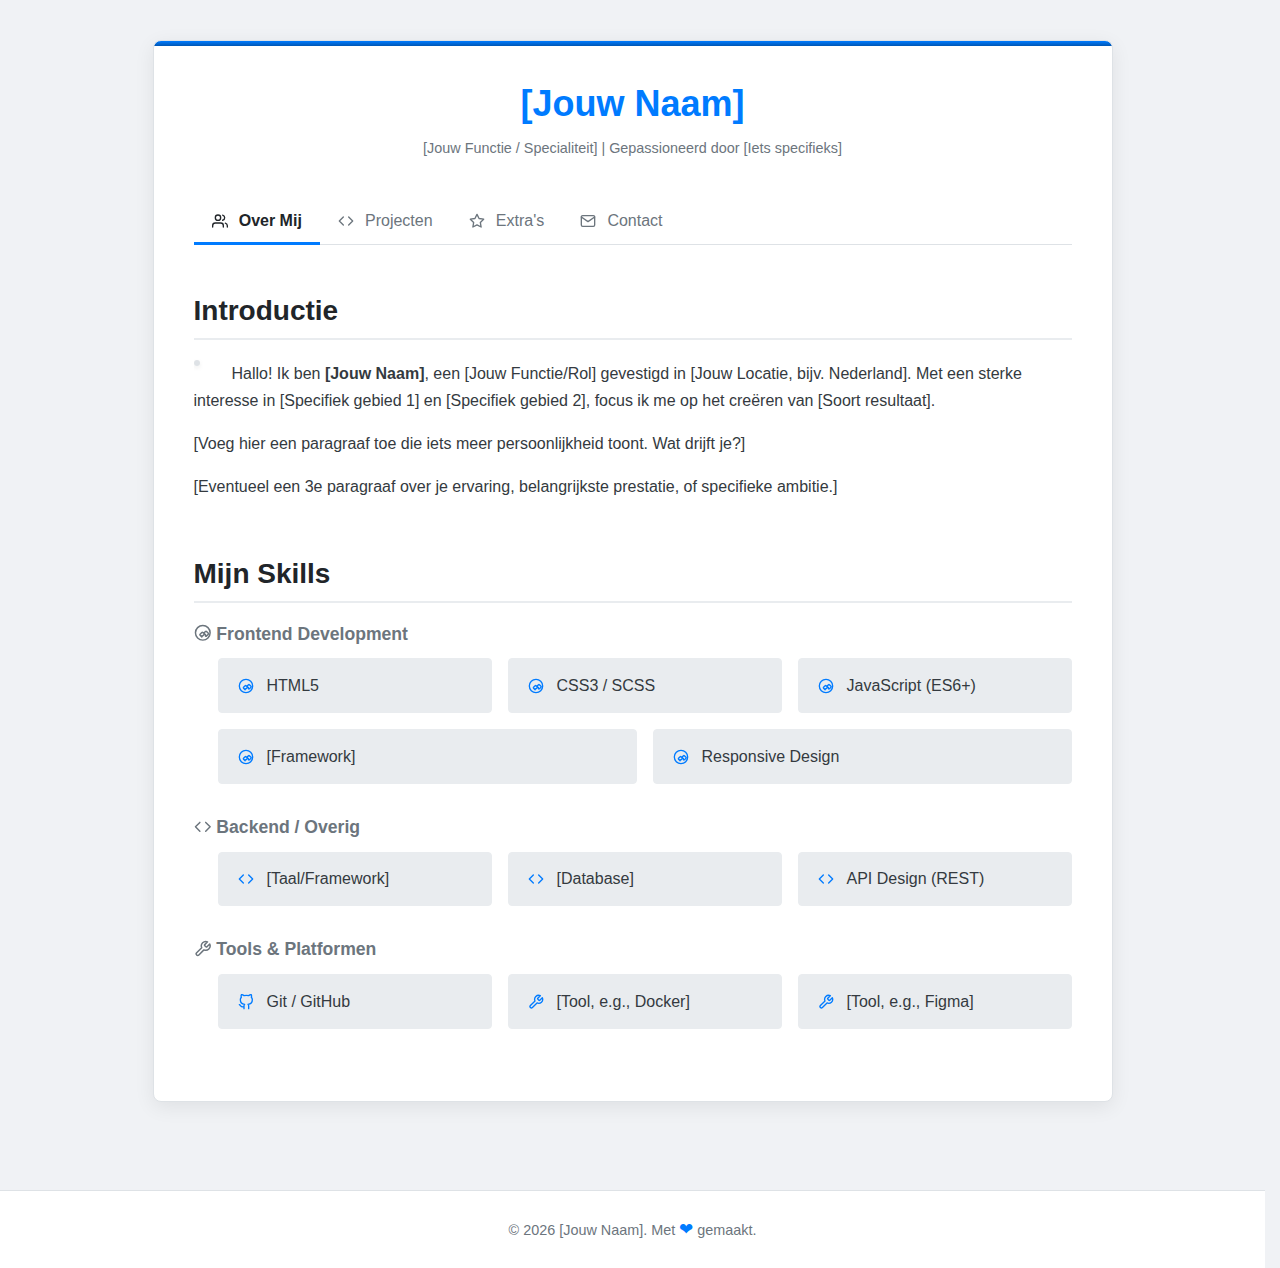
==== index.html @ 513300a1 "Rename code (4).html to index.html" ====
<!DOCTYPE html>
<html lang="nl">
<head>
    <meta charset="UTF-8">
    <meta name="viewport" content="width=device-width, initial-scale=1.0"> <!-- Essentieel voor responsiveness -->
    <meta name="color-scheme" content="light dark">
    <title>Portfolio - [Jouw Naam]</title>
    <style>
        /* --- Global Styles & Variables --- */
        :root {
            --primary-color: #007bff;
            --primary-color-hover: #0056b3;
            --secondary-accent: #6f42c1;
            --gradient-start: var(--primary-color);
            --gradient-end: #0056b3;

            /* Light Mode Colors */
            --page-bg-color: #f0f2f5;
            --container-bg-color: #ffffff;
            --project-bg-color: #fdfdfd;
            --text-color: #343a40;
            --heading-color: #212529;
            --subtle-text-color: #6c757d;
            --border-color: #dee2e6;
            --subtle-border-color: #e9ecef;
            --hover-bg-color: #e9ecef;
            --active-tab-border: var(--primary-color);
            --shadow-color: rgba(0, 0, 0, 0.075);
            --link-color: var(--primary-color);
            --link-hover-color: var(--primary-color-hover);
            --footer-text-color: #6c757d;
            --icon-color: #495057;
            --tag-bg-color: #e9ecef;
            --tag-text-color: #495057;
            --quote-border-color: var(--primary-color);

            /* Shared Variables */
            --content-max-width: 960px;
            --border-radius: 8px;
            --border-radius-small: 4px;
            --transition-speed: 0.25s;
            --font-stack: -apple-system, BlinkMacSystemFont, "Segoe UI", Roboto, Oxygen, Ubuntu, Cantarell, "Fira Sans", "Droid Sans", "Helvetica Neue", sans-serif;
        }

        /* --- Dark Mode Overrides --- */
        @media (prefers-color-scheme: dark) {
            :root {
                --page-bg-color: #121212;
                --container-bg-color: #1e1e1e;
                --project-bg-color: #252525;
                --text-color: #e0e0e0;
                --heading-color: #ffffff;
                --subtle-text-color: #adb5bd;
                --border-color: #444444;
                --subtle-border-color: #333333;
                --hover-bg-color: #343a40;
                --active-tab-border: #4dabf7;
                --shadow-color: rgba(0, 0, 0, 0.2);
                --link-color: #4dabf7;
                --link-hover-color: #74c0fc;
                --footer-text-color: #adb5bd;
                --icon-color: #ced4da;
                --tag-bg-color: #343a40;
                --tag-text-color: #ced4da;
                --quote-border-color: var(--link-color);
                --gradient-start: #1e1e1e;
                --gradient-end: #1e1e1e;
            }
        }

        /* --- Base & General --- */
        * { box-sizing: border-box; margin: 0; padding: 0; }
        html {
            scroll-behavior: smooth;
            scrollbar-gutter: stable; /* Voorkomt layout shift door scrollbar */
            overflow-y: auto; /* Toon scrollbar alleen indien nodig */
            font-size: 16px; /* Basis font-size voor rem units */
        }
        body {
            font-family: var(--font-stack);
            line-height: 1.7;
            color: var(--text-color);
            background-color: var(--page-bg-color);
            display: flex;
            flex-direction: column;
            min-height: 100vh;
            transition: background-color var(--transition-speed), color var(--transition-speed);
        }
        .container {
            width: 90%; /* Maakt container flexibel */
            max-width: var(--content-max-width); /* Maximale breedte voor leesbaarheid */
            margin: 2.5rem auto;
            background: linear-gradient(180deg, var(--gradient-start) 0%, var(--gradient-end) 5px), var(--container-bg-color);
            background-repeat: no-repeat;
            background-size: 100% 5px, 100% 100%;
            padding: 2.5rem; /* Standaard padding */
            border-radius: var(--border-radius);
            box-shadow: 0 5px 20px var(--shadow-color);
            flex-grow: 1;
            transition: background-color var(--transition-speed), box-shadow var(--transition-speed), background var(--transition-speed), padding var(--transition-speed);
            border: 1px solid var(--border-color);
        }

        /* --- Typography & Links --- */
        h1, h2, h3, h4 { color: var(--heading-color); margin-bottom: 1.25rem; line-height: 1.3; font-weight: 600; }
        h1 { text-align: center; margin-bottom: 2rem; font-size: 2.25rem; color: var(--primary-color);
             @media (prefers-color-scheme: dark) { color: var(--link-color); }
         }
        h2 { font-size: 1.75rem; border-bottom: 2px solid var(--subtle-border-color); padding-bottom: 0.5rem; margin-top: 1rem; } /* Added margin-top */
        h2:first-child { margin-top: 0; } /* Remove top margin for first h2 in a container */
        h3 { font-size: 1.3rem; }
        h4 { font-size: 1.1rem; color: var(--subtle-text-color); margin-bottom: 0.8rem; }
        p { margin-bottom: 1rem; }
        a { color: var(--link-color); text-decoration: none; transition: color var(--transition-speed); font-weight: 500; }
        a:hover { color: var(--link-hover-color); text-decoration: underline; }
        strong { font-weight: 700; } /* Made strong slightly bolder */
        ul { margin-left: 1.5rem; margin-bottom: 1rem; }
        code {
            background-color: var(--hover-bg-color); padding: 0.2em 0.4em; margin: 0;
            font-size: 85%; border-radius: var(--border-radius-small);
            font-family: SFMono-Regular, Consolas, "Liberation Mono", Menlo, monospace; color: var(--text-color);
        }

        /* --- Helper Classes & Icons --- */
        .subtle { color: var(--subtle-text-color); font-size: 0.9em; }
        .icon { display: inline-block; width: 1em; height: 1em; vertical-align: -0.125em; fill: currentColor; margin-right: 0.3em; }
        .icon.large { width: 1.5em; height: 1.5em; vertical-align: -0.25em; margin-right: 0.8em;}
        .button-link {
            display: inline-block; background-color: var(--link-color); color: white !important;
            @media (prefers-color-scheme: dark) { background-color: var(--link-color); color: #111 !important; }
            padding: 0.6em 1.2em; /* Slightly larger padding */ border-radius: var(--border-radius-small); text-decoration: none;
            transition: background-color var(--transition-speed), transform var(--transition-speed); box-shadow: 0 2px 4px rgba(0,0,0,0.1);
        }
        .button-link:hover { background-color: var(--link-hover-color); text-decoration: none; transform: translateY(-2px); box-shadow: 0 4px 8px rgba(0,0,0,0.15);}
        .button-link .icon { margin-right: 0.5em; }

        /* --- Tabs --- */
        .tab-container {
            border-bottom: 1px solid var(--border-color);
            margin-bottom: 2rem;
            display: flex; /* Use flexbox for tabs */
            flex-wrap: wrap; /* Allow tabs to wrap on smaller screens before stacking */
        }
        .tab-button {
            background-color: transparent; border: none; outline: none; cursor: pointer;
            padding: 12px 18px;
            transition: background-color var(--transition-speed), color var(--transition-speed), border-color var(--transition-speed);
            font-size: 1rem; font-weight: 500;
            border-bottom: 3px solid transparent;
            margin-bottom: -1px; /* Overlap container border */
            color: var(--subtle-text-color);
            flex-shrink: 0; /* Prevent buttons from shrinking */
             white-space: nowrap; /* Prevent text wrapping inside button */
             display: inline-flex; /* Align icon and text */
            align-items: center;
            gap: 0.4em; /* Space between icon and text */
        }
        .tab-button:hover { background-color: var(--hover-bg-color); color: var(--text-color); }
        .tab-button.active { border-bottom-color: var(--active-tab-border); color: var(--heading-color); font-weight: 600; }

        /* --- Tab Content --- */
        .tab-content { display: none; padding-top: 1rem; animation: fadeIn 0.4s ease-out; }
        @keyframes fadeIn { from { opacity: 0; transform: translateY(5px); } to { opacity: 1; transform: translateY(0); } } /* Subtle slide up */

        /* --- About Me Section --- */
        #OverMij .about-intro { margin-bottom: 2.5rem; overflow: hidden; /* Contain float */ }
        #OverMij .profile-pic-container {
            max-width: 150px; float: left; margin: 0 2rem 1rem 0;
            border-radius: 50%; overflow: hidden; border: 3px solid var(--border-color);
            box-shadow: 0 2px 5px var(--shadow-color);
        }
        #OverMij .profile-pic-container img { display: block; width: 100%; height: auto; }
        /* No need for clearfix ::after because of overflow: hidden on parent */

        /* Skills */
        .skills-section { margin-top: 2.5rem; }
        .skills-category { margin-bottom: 2rem; }
        .skills-list {
            list-style: none; padding: 0; display: flex; flex-wrap: wrap; gap: 1rem;
        }
        .skill-item {
            background-color: var(--hover-bg-color); border: 1px solid var(--subtle-border-color);
            border-radius: var(--border-radius-small); padding: 0.8rem 1.2rem; display: flex;
            align-items: center; transition: transform var(--transition-speed), box-shadow var(--transition-speed);
            flex-basis: calc(33.33% - 1rem); /* 3 columns by default */
            min-width: 180px; /* Min width before wrapping within flex basis */
            flex-grow: 1;
        }
        .skill-item:hover { transform: translateY(-3px); box-shadow: 0 4px 8px var(--shadow-color); }
        .skill-item .icon { color: var(--primary-color); flex-shrink: 0; margin-right: 0.8em; } /* More space for icon */
        .skill-item span { flex-grow: 1; text-align: left; font-weight: 500; }

        /* --- Projects Section --- */
        .project {
            background-color: var(--project-bg-color); border: 1px solid var(--border-color);
            padding: 1.5rem 2rem; margin-bottom: 2rem; border-radius: var(--border-radius);
            box-shadow: 0 3px 8px var(--shadow-color);
            transition: transform var(--transition-speed), box-shadow var(--transition-speed), background-color var(--transition-speed), border-color var(--transition-speed);
            overflow: hidden;
        }
        .project:hover { transform: translateY(-5px); box-shadow: 0 6px 15px var(--shadow-color); }
        .project img {
            max-width: 100%; height: auto; border-radius: var(--border-radius-small); margin-bottom: 1.5rem; display: block; border: 1px solid var(--subtle-border-color);
        }
        .project h3 {
            margin-top: 0; margin-bottom: 0.5rem; color: var(--heading-color);
            display: flex; align-items: center; flex-wrap: wrap; /* Allow links to wrap if title is long */
        }
        .project-links { margin-left: auto; padding-left: 1rem; display: flex; gap: 0.8rem; align-items: center;}
        .project-links a { font-size: 1.2rem; color: var(--link-color); display: inline-block; line-height: 1;}
        .project-links a:hover { color: var(--link-hover-color); }
        .project-tags { margin: 1rem 0; }
        .tag {
            display: inline-block; background-color: var(--tag-bg-color); color: var(--tag-text-color);
            font-size: 0.8em; padding: 0.3em 0.8em; border-radius: 1em;
            margin-right: 0.5em; margin-bottom: 0.5em; font-weight: 500; white-space: nowrap;
        }

        /* --- Contact Section --- */
        #Contact ul { list-style: none; padding: 0; margin: 0; }
        #Contact li { display: flex; align-items: center; margin-bottom: 1.25rem; /* More space */ font-size: 1.05rem; /* Slightly larger */}
        #Contact .icon { color: var(--icon-color); } /* Removed fixed margin-right, handled by large class */
        #Contact a { font-weight: normal; }

        /* --- Extra Section --- */
        .quote-container {
            background-color: var(--hover-bg-color); border-left: 5px solid var(--quote-border-color);
            padding: 1.5rem 2rem; margin: 2.5rem 0; /* More vertical margin */ border-radius: 0 var(--border-radius-small) var(--border-radius-small) 0;
        }
        .quote-container blockquote { margin: 0 0 0.8rem 0; font-style: italic; font-size: 1.1rem; color: var(--heading-color); }
        .quote-container cite { display: block; font-style: normal; color: var(--subtle-text-color); text-align: right; }
        #new-quote-button {
            display: block; margin: 1rem auto 0 auto; padding: 0.6rem 1.2rem; background-color: var(--secondary-accent); color: white; border: none; border-radius: var(--border-radius-small); cursor: pointer; transition: background-color var(--transition-speed), transform var(--transition-speed); font-weight: 500;
        }
        #new-quote-button:hover { background-color: #5a32a3; transform: translateY(-2px); }
        .learning-interests { margin-top: 2.5rem; }

        /* --- Footer --- */
        footer {
            text-align: center; padding: 1.5rem; margin-top: 3rem; color: var(--footer-text-color);
            font-size: 0.9em; background-color: var(--container-bg-color); border-top: 1px solid var(--border-color);
            transition: background-color var(--transition-speed), color var(--transition-speed), border-color var(--transition-speed);
        }

        /* --- Responsive Design Adjustments --- */

        /* Tablets and Small Laptops (~769px to 992px) */
        @media (max-width: 992px) {
            .container { width: 92%; padding: 2rem; /* Reduce padding */ margin: 2rem auto; }
            .skill-item { flex-basis: calc(50% - 0.75rem); /* 2 columns */ min-width: 160px; } /* Adjusted gap calc slightly */
        }

        /* Large Mobiles and Small Tablets (~481px to 768px) */
        @media (max-width: 768px) {
            h1 { font-size: 2rem; }
            h2 { font-size: 1.5rem; }
             .container { padding: 1.5rem; margin: 1.5rem auto; } /* Further reduce padding */
             #OverMij .profile-pic-container {
                float: none; display: block; margin: 0 auto 1.5rem auto; max-width: 120px;
            }
             .project { padding: 1.5rem; }
             .project h3 { flex-direction: column; align-items: flex-start; } /* Title above links */
             .project-links { margin-left: 0; margin-top: 0.5rem; }
             .skill-item { flex-basis: 100%; } /* 1 column */
             .tab-button { padding: 10px 15px; font-size: 0.95rem; } /* Smaller tab buttons */
        }

        /* Small Mobiles (<= 480px) */
        @media (max-width: 480px) {
             html { font-size: 15px; } /* Slightly smaller base font size */
             .container { width: 95%; padding: 1.25rem 1rem; /* Minimum padding */ margin: 1rem auto; }
            h1 { font-size: 1.75rem; margin-bottom: 1.5rem; }
            h2 { font-size: 1.4rem; }
             /* Stack tabs vertically */
             .tab-container {
                flex-direction: column;
                border-bottom: none;
                margin-bottom: 1.5rem; /* Adjust margin */
            }
            .tab-button {
                width: 100%; text-align: left; justify-content: flex-start; /* Align icon left */
                border-bottom: 1px solid var(--border-color);
                margin-bottom: 0; border-radius: 0;
                 border-left: 3px solid transparent; /* Placeholder for active state */
                 border-bottom-width: 1px; /* Reset bottom border thickness */
                 padding: 12px 15px; /* Adjust padding */
            }
             .tab-button.active {
                border-bottom-color: var(--border-color); /* Use regular border for bottom */
                 border-left-color: var(--active-tab-border); /* Use left border to indicate active */
                background-color: var(--hover-bg-color); /* Add background to active */
                 font-weight: 600;
             }
             /* Clean up last button border */
             .tab-button:last-child { border-bottom: 1px solid var(--border-color); }
             .tab-button.active:last-child { border-bottom-color: var(--border-color); } /* Keep bottom border consistent */

             /* Stack contact list vertically */
             #Contact li { flex-direction: column; align-items: flex-start; }
             #Contact .icon { margin-bottom: 0.3rem; /* Space below icon */ }

            .project { padding: 1.25rem 1rem; } /* Reduce project padding */
             .project-tags .tag { font-size: 0.75em; padding: 0.25em 0.6em; } /* Smaller tags */

             .quote-container { padding: 1rem 1.5rem; }
             #new-quote-button { padding: 0.5rem 1rem; font-size: 0.9rem; }
        }

    </style>
</head>
<body>
    <!-- Inline SVG Icons Definition (Keep as is) -->
    <svg xmlns="http://www.w3.org/2000/svg" style="display: none;">
        <symbol id="icon-code" viewBox="0 0 24 24" fill="none" stroke="currentColor" stroke-width="2" stroke-linecap="round" stroke-linejoin="round"><polyline points="16 18 22 12 16 6"></polyline><polyline points="8 6 2 12 8 18"></polyline></symbol>
        <symbol id="icon-tools" viewBox="0 0 24 24" fill="none" stroke="currentColor" stroke-width="2" stroke-linecap="round" stroke-linejoin="round"><path d="M14.7 6.3a1 1 0 0 0 0 1.4l1.6 1.6a1 1 0 0 0 1.4 0l3.77-3.77a6 6 0 0 1-7.94 7.94l-6.91 6.91a2.12 2.12 0 0 1-3-3l6.91-6.91a6 6 0 0 1 7.94-7.94l-3.76 3.76z"></path></symbol>
        <symbol id="icon-design" viewBox="0 0 24 24" fill="none" stroke="currentColor" stroke-width="2" stroke-linecap="round" stroke-linejoin="round"><path d="M21 16V8a2 2 0 0 0-1-1.73l-7-4a2 2 0 0 0-2 0l-7 4A2 2 0 0 0 3 8v8a2 2 0 0 0 1 1.73l7 4a2 2 0 0 0 2 0l7-4A2 2 0 0 0 21 16z"></path><polyline points="3.27 6.96 12 12.01 20.73 6.96"></polyline><line x1="12" y1="22.08" x2="12" y2="12"></line></symbol> <!-- Swapped design icon for more general purpose one -->
        <symbol id="icon-soft-skills" viewBox="0 0 24 24" fill="none" stroke="currentColor" stroke-width="2" stroke-linecap="round" stroke-linejoin="round"><path d="M17 21v-2a4 4 0 0 0-4-4H5a4 4 0 0 0-4 4v2"></path><circle cx="9" cy="7" r="4"></circle><path d="M23 21v-2a4 4 0 0 0-3-3.87"></path><path d="M16 3.13a4 4 0 0 1 0 7.75"></path></symbol>
        <symbol id="icon-email" viewBox="0 0 24 24" fill="none" stroke="currentColor" stroke-width="2" stroke-linecap="round" stroke-linejoin="round"><path d="M4 4h16c1.1 0 2 .9 2 2v12c0 1.1-.9 2-2 2H4c-1.1 0-2-.9-2-2V6c0-1.1.9-2 2-2z"></path><polyline points="22,6 12,13 2,6"></polyline></symbol>
        <symbol id="icon-linkedin" viewBox="0 0 24 24" fill="none" stroke="currentColor" stroke-width="2" stroke-linecap="round" stroke-linejoin="round"><path d="M16 8a6 6 0 0 1 6 6v7h-4v-7a2 2 0 0 0-2-2 2 2 0 0 0-2 2v7h-4v-7a6 6 0 0 1 6-6z"></path><rect x="2" y="9" width="4" height="12"></rect><circle cx="4" cy="4" r="2"></circle></symbol>
        <symbol id="icon-github" viewBox="0 0 24 24" fill="none" stroke="currentColor" stroke-width="2" stroke-linecap="round" stroke-linejoin="round"><path d="M9 19c-5 1.5-5-2.5-7-3m14 6v-3.87a3.37 3.37 0 0 0-.94-2.61c3.14-.35 6.44-1.54 6.44-7A5.44 5.44 0 0 0 20 4.77 5.07 5.07 0 0 0 19.91 1S18.73.65 16 2.48a13.38 13.38 0 0 0-7 0C6.27.65 5.09 1 5.09 1A5.07 5.07 0 0 0 5 4.77a5.44 5.44 0 0 0-1.5 3.78c0 5.42 3.3 6.61 6.44 7A3.37 3.37 0 0 0 9 18.13V22"></path></symbol>
        <symbol id="icon-link" viewBox="0 0 24 24" fill="none" stroke="currentColor" stroke-width="2" stroke-linecap="round" stroke-linejoin="round"><path d="M10 13a5 5 0 0 0 7.54.54l3-3a5 5 0 0 0-7.07-7.07l-1.72 1.71"></path><path d="M14 11a5 5 0 0 0-7.54-.54l-3 3a5 5 0 0 0 7.07 7.07l1.71-1.71"></path></symbol>
        <symbol id="icon-code-alt" viewBox="0 0 24 24" fill="none" stroke="currentColor" stroke-width="2" stroke-linecap="round" stroke-linejoin="round"><path d="M10.7 17.7l-2.4-2.4a1 1 0 0 1 0-1.4l2.4-2.4a1 1 0 0 1 1.4 0l1.6 1.6a1 1 0 0 1 0 1.4l-1.6 1.6a1 1 0 0 1-1.4 0zM15.7 14.7l-1.6-1.6a1 1 0 0 1 0-1.4l1.6-1.6a1 1 0 0 1 1.4 0l2.4 2.4a1 1 0 0 1 0 1.4l-2.4 2.4a1 1 0 0 1-1.4 0z"></path><circle cx="12" cy="12" r="10"></circle></symbol>
        <symbol id="icon-star" viewBox="0 0 24 24" fill="none" stroke="currentColor" stroke-width="2" stroke-linecap="round" stroke-linejoin="round"><polygon points="12 2 15.09 8.26 22 9.27 17 14.14 18.18 21.02 12 17.77 5.82 21.02 7 14.14 2 9.27 8.91 8.26 12 2"></polygon></symbol> <!-- Extra Icon for "Extras" tab -->

    </svg>

    <div class="container">
        <header>
            <h1>[Jouw Naam]</h1>
            <p style="text-align: center; margin-top: -1.5rem; margin-bottom: 2.5rem;" class="subtle">[Jouw Functie / Specialiteit] | Gepassioneerd door [Iets specifieks]</p>
        </header>

        <main>
            <!-- Tab Knoppen -->
            <div class="tab-container">
                <button class="tab-button active" onclick="openTab(event, 'OverMij')" id="defaultOpen">
                    <svg class="icon"><use xlink:href="#icon-soft-skills"/></svg>Over Mij
                </button>
                <button class="tab-button" onclick="openTab(event, 'Projecten')">
                    <svg class="icon"><use xlink:href="#icon-code"/></svg>Projecten
                </button>
                 <button class="tab-button" onclick="openTab(event, 'Extra')">
                    <svg class="icon"><use xlink:href="#icon-star"/></svg>Extra's <!-- Changed Icon -->
                 </button>
                <button class="tab-button" onclick="openTab(event, 'Contact')">
                    <svg class="icon"><use xlink:href="#icon-email"/></svg>Contact
                </button>
            </div>

             <!-- TAB CONTENT (HTML is hetzelfde, CSS regelt de responsive weergave) -->

            <!-- === TAB: OVER MIJ === -->
            <div id="OverMij" class="tab-content" style="display: block;">
                <div class="about-intro">
                    <h2>Introductie</h2>
                    <div class="profile-pic-container">
                        <!-- <img src="profile.jpg" alt="Profielfoto van [Jouw Naam]" loading="lazy"> -->
                         <div style="width:100%; height:0; padding-bottom: 100%; position: relative; background: var(--hover-bg-color); border-radius: 50%;"> <span style="position: absolute; top: 50%; left: 50%; transform: translate(-50%, -50%); font-size:0.8em; color: var(--subtle-text-color); text-align:center;">(Foto)</span></div> <!-- Placeholder maintains aspect ratio -->
                    </div>
                    <p>Hallo! Ik ben <strong>[Jouw Naam]</strong>, een [Jouw Functie/Rol] gevestigd in [Jouw Locatie, bijv. Nederland]. Met een sterke interesse in [Specifiek gebied 1] en [Specifiek gebied 2], focus ik me op het creëren van [Soort resultaat].</p>
                    <p>[Voeg hier een paragraaf toe die iets meer persoonlijkheid toont. Wat drijft je?]</p>
                    <p>[Eventueel een 3e paragraaf over je ervaring, belangrijkste prestatie, of specifieke ambitie.]</p>
                </div>

                <div class="skills-section">
                     <h2>Mijn Skills</h2>
                     <div class="skills-category">
                        <h4><svg class="icon"><use xlink:href="#icon-code-alt"/></svg>Frontend Development</h4>
                        <ul class="skills-list">
                            <li class="skill-item"><svg class="icon"><use xlink:href="#icon-code-alt"/></svg><span>HTML5</span></li>
                            <li class="skill-item"><svg class="icon"><use xlink:href="#icon-code-alt"/></svg><span>CSS3 / SCSS</span></li>
                            <li class="skill-item"><svg class="icon"><use xlink:href="#icon-code-alt"/></svg><span>JavaScript (ES6+)</span></li>
                            <li class="skill-item"><svg class="icon"><use xlink:href="#icon-code-alt"/></svg><span>[Framework]</span></li>
                            <li class="skill-item"><svg class="icon"><use xlink:href="#icon-code-alt"/></svg><span>Responsive Design</span></li>
                        </ul>
                    </div>
                     <div class="skills-category">
                        <h4><svg class="icon"><use xlink:href="#icon-code"/></svg>Backend / Overig</h4>
                        <ul class="skills-list">
                             <li class="skill-item"><svg class="icon"><use xlink:href="#icon-code"/></svg><span>[Taal/Framework]</span></li>
                             <li class="skill-item"><svg class="icon"><use xlink:href="#icon-code"/></svg><span>[Database]</span></li>
                            <li class="skill-item"><svg class="icon"><use xlink:href="#icon-code"/></svg><span>API Design (REST)</span></li>
                        </ul>
                    </div>
                     <div class="skills-category">
                        <h4><svg class="icon"><use xlink:href="#icon-tools"/></svg>Tools & Platformen</h4>
                        <ul class="skills-list">
                            <li class="skill-item"><svg class="icon"><use xlink:href="#icon-github"/></svg><span>Git / GitHub</span></li>
                            <li class="skill-item"><svg class="icon"><use xlink:href="#icon-tools"/></svg><span>[Tool, e.g., Docker]</span></li>
                             <li class="skill-item"><svg class="icon"><use xlink:href="#icon-tools"/></svg><span>[Tool, e.g., Figma]</span></li>
                        </ul>
                    </div>
                 </div>
            </div>

            <!-- === TAB: PROJECTEN === -->
            <div id="Projecten" class="tab-content">
                 <h2>Projecten</h2>
                 <p class="subtle">Een selectie van werk waar ik aan heb bijgedragen of zelf heb ontwikkeld.</p>
                 <div class="project">
                     <!-- <img src="project1.jpg" alt="Screenshot Project 1" loading="lazy"> -->
                     <div style="width:100%; height:0; padding-bottom: 56.25%; position: relative; background: var(--hover-bg-color); border-radius: var(--border-radius-small); margin-bottom: 1.5rem;"><span style="position: absolute; top: 50%; left: 50%; transform: translate(-50%, -50%); font-size:0.8em; color: var(--subtle-text-color); text-align:center;">(Project Afbeelding 16:9)</span></div> <!-- Placeholder with 16:9 aspect ratio -->
                    <h3>Project Titel 1
                         <div class="project-links">
                              <!-- <a href="[Link]" target="_blank" rel="noopener noreferrer" title="Live Demo"><svg class="icon"><use xlink:href="#icon-link"/></svg></a> -->
                              <!-- <a href="[Link]" target="_blank" rel="noopener noreferrer" title="Bekijk Code"><svg class="icon"><use xlink:href="#icon-github"/></svg></a> -->
                         </div>
                    </h3>
                    <p>[Beschrijving project 1...]</p>
                    <div class="project-tags"><span class="tag">[Tech 1]</span><span class="tag">[Tech 2]</span><span class="tag">[Tech 3]</span></div>
                </div>
                <div class="project">
                     <!-- <img src="project2.jpg" alt="Screenshot Project 2" loading="lazy"> -->
                      <div style="width:100%; height:0; padding-bottom: 56.25%; position: relative; background: var(--hover-bg-color); border-radius: var(--border-radius-small); margin-bottom: 1.5rem;"><span style="position: absolute; top: 50%; left: 50%; transform: translate(-50%, -50%); font-size:0.8em; color: var(--subtle-text-color); text-align:center;">(Project Afbeelding 16:9)</span></div>
                    <h3>Project Titel 2
                        <div class="project-links">
                             <!-- <a href="[Link]" target="_blank" rel="noopener noreferrer" title="Live Demo"><svg class="icon"><use xlink:href="#icon-link"/></svg></a> -->
                         </div>
                    </h3>
                    <p>[Beschrijving Project 2]</p>
                     <div class="project-tags"><span class="tag">[Tech A]</span><span class="tag">[Tech B]</span></div>
                </div>
            </div>

             <!-- === TAB: EXTRA'S === -->
             <div id="Extra" class="tab-content">
                 <h2>Extra's</h2>
                 <div class="quote-container">
                    <blockquote><p id="quote-text">Laden...</p></blockquote>
                    <cite id="quote-author"></cite>
                    <button id="new-quote-button">Nieuwe Quote</button>
                 </div>
                 <div class="learning-interests">
                    <h3>Wat ik nu leer / Interesses</h3>
                    <p>Ik ben altijd bezig mezelf te ontwikkelen. Momenteel verdiep ik me in:</p>
                    <ul>
                         <li>[Technologie/Concept 1]</li> <li>[Technologie/Concept 2]</li> <li>[Interessegebied]</li>
                     </ul>
                     <p>Buiten het coderen hou ik me graag bezig met [Hobby 1] en [Hobby 2].</p>
                 </div>
            </div>

             <!-- === TAB: CONTACT === -->
            <div id="Contact" class="tab-content">
                <h2>Neem Contact Op</h2>
                <p>Geïnteresseerd om samen te werken of gewoon een praatje maken? Stuur me een bericht!</p>
                <ul>
                    <li><svg class="icon large"><use xlink:href="#icon-email"/></svg><a href="mailto:[Jouw Emailadres]">[Jouw Emailadres]</a></li>
                    <li><svg class="icon large"><use xlink:href="#icon-linkedin"/></svg><a href="[Link LinkedIn]" target="_blank" rel="noopener noreferrer">[Jouw LinkedIn]</a></li>
                    <li><svg class="icon large"><use xlink:href="#icon-github"/></svg><a href="[Link GitHub]" target="_blank" rel="noopener noreferrer">[Jouw GitHub]</a></li>
                </ul>
                <p style="margin-top: 2rem;"><a href="mailto:[Jouw Emailadres]" class="button-link"><svg class="icon"><use xlink:href="#icon-email"/></svg>Stuur me een e-mail</a></p>
            </div>

        </main>

    </div><!-- End Container -->

    <footer>
        &copy; <span id="year"></span> [Jouw Naam]. Met <span style="color: var(--primary-color); font-size: 1.2em;">❤</span> gemaakt.
    </footer>

    <script>
        // --- Tab Functionaliteit ---
        function openTab(evt, tabName) {
            var i, tabcontent, tablinks;
            tabcontent = document.getElementsByClassName("tab-content");
            for (i = 0; i < tabcontent.length; i++) { tabcontent[i].style.display = "none"; }
            tablinks = document.getElementsByClassName("tab-button");
            for (i = 0; i < tablinks.length; i++) { tablinks[i].className = tablinks[i].className.replace(" active", ""); }
            const targetTab = document.getElementById(tabName);
            if(targetTab) { targetTab.style.display = "block"; }
            if(evt && evt.currentTarget) { evt.currentTarget.className += " active"; }
        }
        // --- Dynamisch Jaar in Footer ---
        document.getElementById("year").textContent = new Date().getFullYear();
        // --- Willekeurige Quote Generator ---
        const quotes = [ { text: "Programmeren is denken, niet typen.", author: "Casey Patton" }, { text: "Simplicity is the soul of efficiency.", author: "Austin Freeman" }, { text: "Eerst, los het probleem op. Dan, schrijf de code.", author: "John Johnson" }, { text: "Ervaring is de naam die iedereen aan zijn fouten geeft.", author: "Oscar Wilde"}, { text: "Kennis is macht.", author: "Francis Bacon" }, { text: "The best way to predict the future is to invent it.", author: "Alan Kay"}, { text: "Design is how it works.", author: "Steve Jobs" }, { text: "Talk is cheap. Show me the code.", author: "Linus Torvalds" }, { text: "Programs must be written for people to read...", author: "Harold Abelson"}, { text: "It’s not a bug – it’s an undocumented feature.", author: "Anonymous"}, { text: "[Voeg je eigen quote toe!]", author: "[Jouw Naam?]"} ];
        const quoteTextElement = document.getElementById('quote-text');
        const quoteAuthorElement = document.getElementById('quote-author');
        const newQuoteButton = document.getElementById('new-quote-button');
        function displayRandomQuote() {
            if (quoteTextElement && quoteAuthorElement) {
                const randomIndex = Math.floor(Math.random() * quotes.length);
                quoteTextElement.textContent = `“${quotes[randomIndex].text}”`; quoteAuthorElement.textContent = `— ${quotes[randomIndex].author}`;
            }
        }
        if (newQuoteButton) { newQuoteButton.addEventListener('click', displayRandomQuote); }
        document.addEventListener('DOMContentLoaded', displayRandomQuote);
    </script>
</body>
</html>
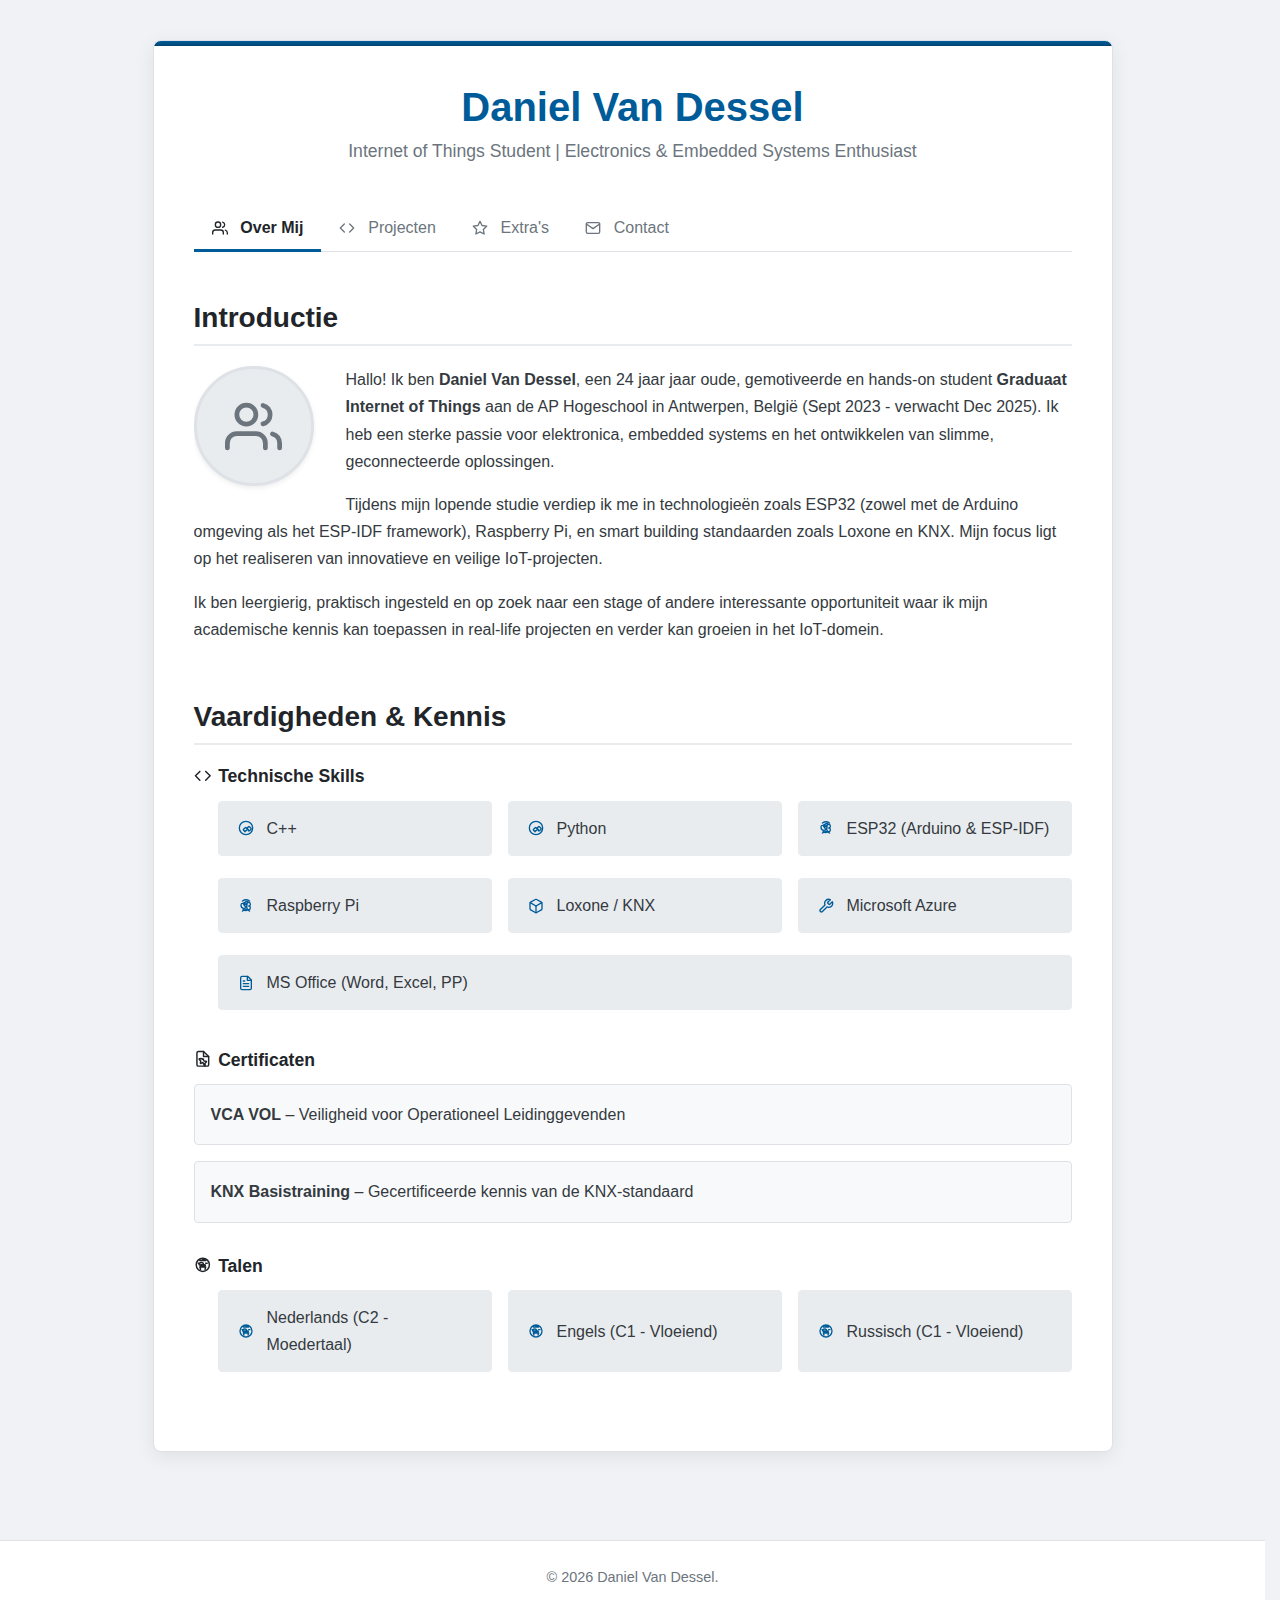
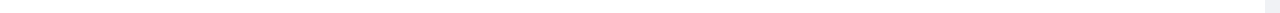
==== commit 2084892a: "Update index.html" ====
--- a/index.html
+++ b/index.html
@@ -2,393 +2,181 @@
 <html lang="nl">
 <head>
     <meta charset="UTF-8">
-    <meta name="viewport" content="width=device-width, initial-scale=1.0"> <!-- Essentieel voor responsiveness -->
+    <meta name="viewport" content="width=device-width, initial-scale=1.0">
     <meta name="color-scheme" content="light dark">
-    <title>Portfolio - [Jouw Naam]</title>
+    <title>Portfolio - Daniel Van Dessel</title>
     <style>
         /* --- Global Styles & Variables --- */
         :root {
-            --primary-color: #007bff;
-            --primary-color-hover: #0056b3;
-            --secondary-accent: #6f42c1;
-            --gradient-start: var(--primary-color);
-            --gradient-end: #0056b3;
-
-            /* Light Mode Colors */
-            --page-bg-color: #f0f2f5;
-            --container-bg-color: #ffffff;
-            --project-bg-color: #fdfdfd;
-            --text-color: #343a40;
-            --heading-color: #212529;
-            --subtle-text-color: #6c757d;
-            --border-color: #dee2e6;
-            --subtle-border-color: #e9ecef;
-            --hover-bg-color: #e9ecef;
-            --active-tab-border: var(--primary-color);
-            --shadow-color: rgba(0, 0, 0, 0.075);
-            --link-color: var(--primary-color);
-            --link-hover-color: var(--primary-color-hover);
-            --footer-text-color: #6c757d;
-            --icon-color: #495057;
-            --tag-bg-color: #e9ecef;
-            --tag-text-color: #495057;
-            --quote-border-color: var(--primary-color);
-
-            /* Shared Variables */
-            --content-max-width: 960px;
-            --border-radius: 8px;
-            --border-radius-small: 4px;
+            --primary-color: #005c99; --primary-color-hover: #004471; --secondary-accent: #6f42c1;
+            --gradient-start: var(--primary-color); --gradient-end: var(--primary-color-hover);
+            /* Light Mode */
+            --page-bg-color: #f0f2f5; --container-bg-color: #ffffff; --project-bg-color: #fdfdfd;
+            --text-color: #343a40; --heading-color: #212529; --subtle-text-color: #6c757d;
+            --border-color: #dee2e6; --subtle-border-color: #e9ecef; --hover-bg-color: #e9ecef;
+            --active-tab-border: var(--primary-color); --shadow-color: rgba(0, 0, 0, 0.075);
+            --link-color: var(--primary-color); --link-hover-color: var(--primary-color-hover);
+            --footer-text-color: #6c757d; --icon-color: #495057;
+            --tag-bg-color: #e9ecef; --tag-text-color: #495057;
+            --certificate-bg: #f8f9fa;
+            /* Shared */
+            --content-max-width: 960px; --border-radius: 8px; --border-radius-small: 4px;
             --transition-speed: 0.25s;
             --font-stack: -apple-system, BlinkMacSystemFont, "Segoe UI", Roboto, Oxygen, Ubuntu, Cantarell, "Fira Sans", "Droid Sans", "Helvetica Neue", sans-serif;
         }
-
-        /* --- Dark Mode Overrides --- */
+        /* Dark Mode */
         @media (prefers-color-scheme: dark) {
             :root {
-                --page-bg-color: #121212;
-                --container-bg-color: #1e1e1e;
-                --project-bg-color: #252525;
-                --text-color: #e0e0e0;
-                --heading-color: #ffffff;
-                --subtle-text-color: #adb5bd;
-                --border-color: #444444;
-                --subtle-border-color: #333333;
-                --hover-bg-color: #343a40;
-                --active-tab-border: #4dabf7;
-                --shadow-color: rgba(0, 0, 0, 0.2);
-                --link-color: #4dabf7;
-                --link-hover-color: #74c0fc;
-                --footer-text-color: #adb5bd;
-                --icon-color: #ced4da;
-                --tag-bg-color: #343a40;
-                --tag-text-color: #ced4da;
-                --quote-border-color: var(--link-color);
-                --gradient-start: #1e1e1e;
-                --gradient-end: #1e1e1e;
+                --page-bg-color: #121212; --container-bg-color: #1e1e1e; --project-bg-color: #252525;
+                --text-color: #e0e0e0; --heading-color: #ffffff; --subtle-text-color: #adb5bd;
+                --border-color: #444444; --subtle-border-color: #333333; --hover-bg-color: #343a40;
+                --active-tab-border: #4dabf7; --shadow-color: rgba(0, 0, 0, 0.2);
+                --link-color: #4dabf7; --link-hover-color: #74c0fc; --footer-text-color: #adb5bd;
+                --icon-color: #ced4da; --tag-bg-color: #343a40; --tag-text-color: #ced4da;
+                --gradient-start: #1e1e1e; --gradient-end: #1e1e1e; --certificate-bg: #2a2a2a;
             }
         }
-
-        /* --- Base & General --- */
+        /* Base & General */
         * { box-sizing: border-box; margin: 0; padding: 0; }
-        html {
-            scroll-behavior: smooth;
-            scrollbar-gutter: stable; /* Voorkomt layout shift door scrollbar */
-            overflow-y: auto; /* Toon scrollbar alleen indien nodig */
-            font-size: 16px; /* Basis font-size voor rem units */
-        }
-        body {
-            font-family: var(--font-stack);
-            line-height: 1.7;
-            color: var(--text-color);
-            background-color: var(--page-bg-color);
-            display: flex;
-            flex-direction: column;
-            min-height: 100vh;
-            transition: background-color var(--transition-speed), color var(--transition-speed);
-        }
-        .container {
-            width: 90%; /* Maakt container flexibel */
-            max-width: var(--content-max-width); /* Maximale breedte voor leesbaarheid */
-            margin: 2.5rem auto;
-            background: linear-gradient(180deg, var(--gradient-start) 0%, var(--gradient-end) 5px), var(--container-bg-color);
-            background-repeat: no-repeat;
-            background-size: 100% 5px, 100% 100%;
-            padding: 2.5rem; /* Standaard padding */
-            border-radius: var(--border-radius);
-            box-shadow: 0 5px 20px var(--shadow-color);
-            flex-grow: 1;
-            transition: background-color var(--transition-speed), box-shadow var(--transition-speed), background var(--transition-speed), padding var(--transition-speed);
-            border: 1px solid var(--border-color);
-        }
-
-        /* --- Typography & Links --- */
+        html { scroll-behavior: smooth; scrollbar-gutter: stable; overflow-y: auto; font-size: 16px; }
+        body { font-family: var(--font-stack); line-height: 1.7; color: var(--text-color); background-color: var(--page-bg-color); display: flex; flex-direction: column; min-height: 100vh; transition: background-color var(--transition-speed), color var(--transition-speed); }
+        .container { width: 90%; max-width: var(--content-max-width); margin: 2.5rem auto; background: linear-gradient(180deg, var(--gradient-start) 0%, var(--gradient-end) 5px), var(--container-bg-color); background-repeat: no-repeat; background-size: 100% 5px, 100% 100%; padding: 2.5rem; border-radius: var(--border-radius); box-shadow: 0 5px 20px var(--shadow-color); flex-grow: 1; transition: background-color var(--transition-speed), box-shadow var(--transition-speed), background var(--transition-speed), padding var(--transition-speed); border: 1px solid var(--border-color); }
+        /* Typography & Links */
         h1, h2, h3, h4 { color: var(--heading-color); margin-bottom: 1.25rem; line-height: 1.3; font-weight: 600; }
-        h1 { text-align: center; margin-bottom: 2rem; font-size: 2.25rem; color: var(--primary-color);
-             @media (prefers-color-scheme: dark) { color: var(--link-color); }
-         }
-        h2 { font-size: 1.75rem; border-bottom: 2px solid var(--subtle-border-color); padding-bottom: 0.5rem; margin-top: 1rem; } /* Added margin-top */
-        h2:first-child { margin-top: 0; } /* Remove top margin for first h2 in a container */
+        h1 { text-align: center; margin-bottom: 0.5rem; font-size: 2.5rem; color: var(--primary-color); font-weight: 700; @media (prefers-color-scheme: dark) { color: var(--link-color); } }
+        h2 { font-size: 1.75rem; border-bottom: 2px solid var(--subtle-border-color); padding-bottom: 0.5rem; margin-top: 2rem; }
+        h2:first-of-type { margin-top: 0; }
         h3 { font-size: 1.3rem; }
-        h4 { font-size: 1.1rem; color: var(--subtle-text-color); margin-bottom: 0.8rem; }
+        h4 { font-size: 1.1rem; color: var(--heading-color); margin-bottom: 0.8rem; font-weight: 600;}
         p { margin-bottom: 1rem; }
         a { color: var(--link-color); text-decoration: none; transition: color var(--transition-speed); font-weight: 500; }
         a:hover { color: var(--link-hover-color); text-decoration: underline; }
-        strong { font-weight: 700; } /* Made strong slightly bolder */
+        strong { font-weight: 700; }
         ul { margin-left: 1.5rem; margin-bottom: 1rem; }
-        code {
-            background-color: var(--hover-bg-color); padding: 0.2em 0.4em; margin: 0;
-            font-size: 85%; border-radius: var(--border-radius-small);
-            font-family: SFMono-Regular, Consolas, "Liberation Mono", Menlo, monospace; color: var(--text-color);
-        }
-
-        /* --- Helper Classes & Icons --- */
+        li { margin-bottom: 0.4rem; }
+        code { background-color: var(--hover-bg-color); padding: 0.2em 0.4em; margin: 0; font-size: 85%; border-radius: var(--border-radius-small); font-family: SFMono-Regular, Consolas, "Liberation Mono", Menlo, monospace; color: var(--text-color); }
+        /* Helper Classes & Icons */
+        .text-center { text-align: center; }
+        .tagline { text-align: center; margin-top: -0.25rem; margin-bottom: 2.5rem; color: var(--subtle-text-color); font-size: 1.1rem; }
         .subtle { color: var(--subtle-text-color); font-size: 0.9em; }
-        .icon { display: inline-block; width: 1em; height: 1em; vertical-align: -0.125em; fill: currentColor; margin-right: 0.3em; }
-        .icon.large { width: 1.5em; height: 1.5em; vertical-align: -0.25em; margin-right: 0.8em;}
-        .button-link {
-            display: inline-block; background-color: var(--link-color); color: white !important;
-            @media (prefers-color-scheme: dark) { background-color: var(--link-color); color: #111 !important; }
-            padding: 0.6em 1.2em; /* Slightly larger padding */ border-radius: var(--border-radius-small); text-decoration: none;
-            transition: background-color var(--transition-speed), transform var(--transition-speed); box-shadow: 0 2px 4px rgba(0,0,0,0.1);
-        }
-        .button-link:hover { background-color: var(--link-hover-color); text-decoration: none; transform: translateY(-2px); box-shadow: 0 4px 8px rgba(0,0,0,0.15);}
-        .button-link .icon { margin-right: 0.5em; }
-
-        /* --- Tabs --- */
-        .tab-container {
-            border-bottom: 1px solid var(--border-color);
-            margin-bottom: 2rem;
-            display: flex; /* Use flexbox for tabs */
-            flex-wrap: wrap; /* Allow tabs to wrap on smaller screens before stacking */
-        }
-        .tab-button {
-            background-color: transparent; border: none; outline: none; cursor: pointer;
-            padding: 12px 18px;
-            transition: background-color var(--transition-speed), color var(--transition-speed), border-color var(--transition-speed);
-            font-size: 1rem; font-weight: 500;
-            border-bottom: 3px solid transparent;
-            margin-bottom: -1px; /* Overlap container border */
-            color: var(--subtle-text-color);
-            flex-shrink: 0; /* Prevent buttons from shrinking */
-             white-space: nowrap; /* Prevent text wrapping inside button */
-             display: inline-flex; /* Align icon and text */
-            align-items: center;
-            gap: 0.4em; /* Space between icon and text */
-        }
+        .icon { display: inline-block; width: 1em; height: 1em; vertical-align: -0.125em; fill: currentColor; margin-right: 0.4em; }
+        .icon.large { width: 1.4em; height: 1.4em; vertical-align: -0.25em; margin-right: 0.8em;}
+        /* Tabs */
+        .tab-container { border-bottom: 1px solid var(--border-color); margin-bottom: 2rem; display: flex; flex-wrap: wrap; }
+        .tab-button { background-color: transparent; border: none; outline: none; cursor: pointer; padding: 12px 18px; transition: background-color var(--transition-speed), color var(--transition-speed), border-color var(--transition-speed); font-size: 1rem; font-weight: 500; border-bottom: 3px solid transparent; margin-bottom: -1px; color: var(--subtle-text-color); flex-shrink: 0; white-space: nowrap; display: inline-flex; align-items: center; gap: 0.4em; }
         .tab-button:hover { background-color: var(--hover-bg-color); color: var(--text-color); }
         .tab-button.active { border-bottom-color: var(--active-tab-border); color: var(--heading-color); font-weight: 600; }
-
-        /* --- Tab Content --- */
+        /* Tab Content */
         .tab-content { display: none; padding-top: 1rem; animation: fadeIn 0.4s ease-out; }
-        @keyframes fadeIn { from { opacity: 0; transform: translateY(5px); } to { opacity: 1; transform: translateY(0); } } /* Subtle slide up */
-
-        /* --- About Me Section --- */
-        #OverMij .about-intro { margin-bottom: 2.5rem; overflow: hidden; /* Contain float */ }
-        #OverMij .profile-pic-container {
-            max-width: 150px; float: left; margin: 0 2rem 1rem 0;
-            border-radius: 50%; overflow: hidden; border: 3px solid var(--border-color);
-            box-shadow: 0 2px 5px var(--shadow-color);
-        }
-        #OverMij .profile-pic-container img { display: block; width: 100%; height: auto; }
-        /* No need for clearfix ::after because of overflow: hidden on parent */
-
-        /* Skills */
-        .skills-section { margin-top: 2.5rem; }
-        .skills-category { margin-bottom: 2rem; }
-        .skills-list {
-            list-style: none; padding: 0; display: flex; flex-wrap: wrap; gap: 1rem;
-        }
-        .skill-item {
-            background-color: var(--hover-bg-color); border: 1px solid var(--subtle-border-color);
-            border-radius: var(--border-radius-small); padding: 0.8rem 1.2rem; display: flex;
-            align-items: center; transition: transform var(--transition-speed), box-shadow var(--transition-speed);
-            flex-basis: calc(33.33% - 1rem); /* 3 columns by default */
-            min-width: 180px; /* Min width before wrapping within flex basis */
-            flex-grow: 1;
-        }
-        .skill-item:hover { transform: translateY(-3px); box-shadow: 0 4px 8px var(--shadow-color); }
-        .skill-item .icon { color: var(--primary-color); flex-shrink: 0; margin-right: 0.8em; } /* More space for icon */
-        .skill-item span { flex-grow: 1; text-align: left; font-weight: 500; }
-
-        /* --- Projects Section --- */
-        .project {
-            background-color: var(--project-bg-color); border: 1px solid var(--border-color);
-            padding: 1.5rem 2rem; margin-bottom: 2rem; border-radius: var(--border-radius);
-            box-shadow: 0 3px 8px var(--shadow-color);
-            transition: transform var(--transition-speed), box-shadow var(--transition-speed), background-color var(--transition-speed), border-color var(--transition-speed);
-            overflow: hidden;
-        }
+        @keyframes fadeIn { from { opacity: 0; transform: translateY(5px); } to { opacity: 1; transform: translateY(0); } }
+        /* About Me Section */
+        #OverMij .about-intro { margin-bottom: 2.5rem; overflow: hidden; }
+        #OverMij .profile-pic-container { float: left; width: 120px; height: 120px; margin: 0 2rem 1rem 0; border-radius: 50%; background-color: var(--hover-bg-color); border: 3px solid var(--border-color); box-shadow: 0 2px 5px var(--shadow-color); display: flex; align-items: center; justify-content: center; } /* Base centering */
+        #OverMij .profile-pic-container svg { width: 50%; height: 50%; color: var(--subtle-text-color); }
+        /* Skills, Certificaten, Talen */
+        .info-section { margin-top: 2.5rem; }
+        .info-category { margin-bottom: 2rem; }
+        .info-list { list-style: none; padding: 0; display: flex; flex-wrap: wrap; gap: 1rem; }
+        .info-item { background-color: var(--hover-bg-color); border: 1px solid var(--subtle-border-color); border-radius: var(--border-radius-small); padding: 0.8rem 1.2rem; display: flex; align-items: center; transition: transform var(--transition-speed), box-shadow var(--transition-speed); flex-basis: calc(33.33% - 1rem); min-width: 180px; flex-grow: 1; }
+        .info-item:hover { transform: translateY(-3px); box-shadow: 0 4px 8px var(--shadow-color); }
+        .info-item .icon { color: var(--primary-color); flex-shrink: 0; margin-right: 0.8em; }
+        .info-item span { flex-grow: 1; text-align: left; font-weight: 500; }
+        .certificate-item { padding: 1rem; background-color: var(--certificate-bg); border: 1px solid var(--border-color); margin-bottom: 1rem; border-radius: var(--border-radius-small); }
+        .certificate-item p { margin-bottom: 0; }
+        /* Projects Section */
+        .project { background-color: var(--project-bg-color); border: 1px solid var(--border-color); padding: 1.5rem 2rem; margin-bottom: 2rem; border-radius: var(--border-radius); box-shadow: 0 3px 8px var(--shadow-color); transition: transform var(--transition-speed), box-shadow var(--transition-speed), background-color var(--transition-speed), border-color var(--transition-speed); overflow: hidden; }
         .project:hover { transform: translateY(-5px); box-shadow: 0 6px 15px var(--shadow-color); }
-        .project img {
-            max-width: 100%; height: auto; border-radius: var(--border-radius-small); margin-bottom: 1.5rem; display: block; border: 1px solid var(--subtle-border-color);
-        }
-        .project h3 {
-            margin-top: 0; margin-bottom: 0.5rem; color: var(--heading-color);
-            display: flex; align-items: center; flex-wrap: wrap; /* Allow links to wrap if title is long */
-        }
-        .project-links { margin-left: auto; padding-left: 1rem; display: flex; gap: 0.8rem; align-items: center;}
-        .project-links a { font-size: 1.2rem; color: var(--link-color); display: inline-block; line-height: 1;}
+        .project img, .project-placeholder { width: 100%; height: 0; padding-bottom: 56.25%; position: relative; background: var(--hover-bg-color); border-radius: var(--border-radius-small); margin-bottom: 1.5rem; border: 1px solid var(--subtle-border-color); }
+        .project-placeholder span { position: absolute; top: 50%; left: 50%; transform: translate(-50%, -50%); font-size:0.8em; color: var(--subtle-text-color); text-align:center; padding: 1em; }
+        .project h3 { margin-top: 0; margin-bottom: 0.5rem; color: var(--heading-color); display: flex; align-items: center; flex-wrap: wrap; }
+        .project-links { margin-left: auto; padding-left: 1rem; display: flex; gap: 0.8rem; align-items: center; }
+        .project-links a { font-size: 1.2rem; color: var(--link-color); display: inline-block; line-height: 1; }
         .project-links a:hover { color: var(--link-hover-color); }
         .project-tags { margin: 1rem 0; }
-        .tag {
-            display: inline-block; background-color: var(--tag-bg-color); color: var(--tag-text-color);
-            font-size: 0.8em; padding: 0.3em 0.8em; border-radius: 1em;
-            margin-right: 0.5em; margin-bottom: 0.5em; font-weight: 500; white-space: nowrap;
-        }
-
-        /* --- Contact Section --- */
-        #Contact ul { list-style: none; padding: 0; margin: 0; }
-        #Contact li { display: flex; align-items: center; margin-bottom: 1.25rem; /* More space */ font-size: 1.05rem; /* Slightly larger */}
-        #Contact .icon { color: var(--icon-color); } /* Removed fixed margin-right, handled by large class */
+        .tag { display: inline-block; background-color: var(--tag-bg-color); color: var(--tag-text-color); font-size: 0.8em; padding: 0.3em 0.8em; border-radius: 1em; margin-right: 0.5em; margin-bottom: 0.5em; font-weight: 500; white-space: nowrap; }
+        /* Contact Section */
+        #Contact ul { list-style: none; padding: 0; margin: 1.5rem 0 0 0; }
+        #Contact li { display: flex; align-items: center; margin-bottom: 1.25rem; font-size: 1.05rem; }
+        #Contact .icon { color: var(--icon-color); }
         #Contact a { font-weight: normal; }
-
-        /* --- Extra Section --- */
-        .quote-container {
-            background-color: var(--hover-bg-color); border-left: 5px solid var(--quote-border-color);
-            padding: 1.5rem 2rem; margin: 2.5rem 0; /* More vertical margin */ border-radius: 0 var(--border-radius-small) var(--border-radius-small) 0;
-        }
-        .quote-container blockquote { margin: 0 0 0.8rem 0; font-style: italic; font-size: 1.1rem; color: var(--heading-color); }
-        .quote-container cite { display: block; font-style: normal; color: var(--subtle-text-color); text-align: right; }
-        #new-quote-button {
-            display: block; margin: 1rem auto 0 auto; padding: 0.6rem 1.2rem; background-color: var(--secondary-accent); color: white; border: none; border-radius: var(--border-radius-small); cursor: pointer; transition: background-color var(--transition-speed), transform var(--transition-speed); font-weight: 500;
-        }
-        #new-quote-button:hover { background-color: #5a32a3; transform: translateY(-2px); }
-        .learning-interests { margin-top: 2.5rem; }
-
-        /* --- Footer --- */
-        footer {
-            text-align: center; padding: 1.5rem; margin-top: 3rem; color: var(--footer-text-color);
-            font-size: 0.9em; background-color: var(--container-bg-color); border-top: 1px solid var(--border-color);
-            transition: background-color var(--transition-speed), color var(--transition-speed), border-color var(--transition-speed);
-        }
-
-        /* --- Responsive Design Adjustments --- */
-
-        /* Tablets and Small Laptops (~769px to 992px) */
-        @media (max-width: 992px) {
-            .container { width: 92%; padding: 2rem; /* Reduce padding */ margin: 2rem auto; }
-            .skill-item { flex-basis: calc(50% - 0.75rem); /* 2 columns */ min-width: 160px; } /* Adjusted gap calc slightly */
-        }
-
-        /* Large Mobiles and Small Tablets (~481px to 768px) */
-        @media (max-width: 768px) {
-            h1 { font-size: 2rem; }
-            h2 { font-size: 1.5rem; }
-             .container { padding: 1.5rem; margin: 1.5rem auto; } /* Further reduce padding */
+        /* Extra Section */
+        .learning-interests { margin-top: 1rem; }
+        /* Footer */
+        footer { text-align: center; padding: 1.5rem; margin-top: 3rem; color: var(--footer-text-color); font-size: 0.9em; background-color: var(--container-bg-color); border-top: 1px solid var(--border-color); transition: background-color var(--transition-speed), color var(--transition-speed), border-color var(--transition-speed); }
+        /* Responsive Design */
+         @media (max-width: 992px) { .container { width: 92%; padding: 2rem; margin: 2rem auto; } .info-item { flex-basis: calc(50% - 0.75rem); min-width: 160px; } }
+         @media (max-width: 768px) {
+             h1 { font-size: 2.2rem; } h2 { font-size: 1.6rem; }
+             .container { padding: 1.5rem; margin: 1.5rem auto; }
+             .tagline { font-size: 1rem; margin-bottom: 2rem;}
              #OverMij .profile-pic-container {
-                float: none; display: block; margin: 0 auto 1.5rem auto; max-width: 120px;
+                float: none; display: flex; /* Verzeker flexbox voor centreren */
+                align-items: center; justify-content: center; /* Centreer inhoud */
+                margin: 0 auto 1.5rem auto;
+                width: 100px; height: 100px;
             }
-             .project { padding: 1.5rem; }
-             .project h3 { flex-direction: column; align-items: flex-start; } /* Title above links */
-             .project-links { margin-left: 0; margin-top: 0.5rem; }
-             .skill-item { flex-basis: 100%; } /* 1 column */
-             .tab-button { padding: 10px 15px; font-size: 0.95rem; } /* Smaller tab buttons */
-        }
-
-        /* Small Mobiles (<= 480px) */
-        @media (max-width: 480px) {
-             html { font-size: 15px; } /* Slightly smaller base font size */
-             .container { width: 95%; padding: 1.25rem 1rem; /* Minimum padding */ margin: 1rem auto; }
-            h1 { font-size: 1.75rem; margin-bottom: 1.5rem; }
-            h2 { font-size: 1.4rem; }
-             /* Stack tabs vertically */
-             .tab-container {
-                flex-direction: column;
-                border-bottom: none;
-                margin-bottom: 1.5rem; /* Adjust margin */
-            }
-            .tab-button {
-                width: 100%; text-align: left; justify-content: flex-start; /* Align icon left */
-                border-bottom: 1px solid var(--border-color);
-                margin-bottom: 0; border-radius: 0;
-                 border-left: 3px solid transparent; /* Placeholder for active state */
-                 border-bottom-width: 1px; /* Reset bottom border thickness */
-                 padding: 12px 15px; /* Adjust padding */
-            }
-             .tab-button.active {
-                border-bottom-color: var(--border-color); /* Use regular border for bottom */
-                 border-left-color: var(--active-tab-border); /* Use left border to indicate active */
-                background-color: var(--hover-bg-color); /* Add background to active */
-                 font-weight: 600;
-             }
-             /* Clean up last button border */
-             .tab-button:last-child { border-bottom: 1px solid var(--border-color); }
-             .tab-button.active:last-child { border-bottom-color: var(--border-color); } /* Keep bottom border consistent */
-
-             /* Stack contact list vertically */
-             #Contact li { flex-direction: column; align-items: flex-start; }
-             #Contact .icon { margin-bottom: 0.3rem; /* Space below icon */ }
-
-            .project { padding: 1.25rem 1rem; } /* Reduce project padding */
-             .project-tags .tag { font-size: 0.75em; padding: 0.25em 0.6em; } /* Smaller tags */
-
-             .quote-container { padding: 1rem 1.5rem; }
-             #new-quote-button { padding: 0.5rem 1rem; font-size: 0.9rem; }
-        }
-
+             .project { padding: 1.5rem; } .project h3 { flex-direction: column; align-items: flex-start; } .project-links { margin-left: 0; margin-top: 0.5rem; } .info-item { flex-basis: 100%; } .tab-button { padding: 10px 15px; font-size: 0.95rem; } }
+         @media (max-width: 480px) { html { font-size: 15px; } .container { width: 95%; padding: 1.25rem 1rem; margin: 1rem auto; } h1 { font-size: 2rem; margin-bottom: 0.25rem;} h2 { font-size: 1.4rem; } .tagline { font-size: 0.9rem; margin-bottom: 1.5rem; } .tab-container { flex-direction: column; border-bottom: none; margin-bottom: 1.5rem; } .tab-button { width: 100%; text-align: left; justify-content: flex-start; border-bottom: 1px solid var(--border-color); margin-bottom: 0; border-radius: 0; border-left: 3px solid transparent; border-bottom-width: 1px; padding: 12px 15px; } .tab-button.active { border-bottom-color: var(--border-color); border-left-color: var(--active-tab-border); background-color: var(--hover-bg-color); font-weight: 600; } .tab-button:last-child { border-bottom: 1px solid var(--border-color); } .tab-button.active:last-child { border-bottom-color: var(--border-color); } #Contact ul { margin-top: 1rem; } #Contact li { flex-direction: column; align-items: flex-start; } #Contact .icon { margin-bottom: 0.3rem; } .project { padding: 1.25rem 1rem; } .project-tags .tag { font-size: 0.75em; padding: 0.25em 0.6em; } .info-item { padding: 0.6rem 1rem; } }
     </style>
 </head>
 <body>
-    <!-- Inline SVG Icons Definition (Keep as is) -->
-    <svg xmlns="http://www.w3.org/2000/svg" style="display: none;">
-        <symbol id="icon-code" viewBox="0 0 24 24" fill="none" stroke="currentColor" stroke-width="2" stroke-linecap="round" stroke-linejoin="round"><polyline points="16 18 22 12 16 6"></polyline><polyline points="8 6 2 12 8 18"></polyline></symbol>
-        <symbol id="icon-tools" viewBox="0 0 24 24" fill="none" stroke="currentColor" stroke-width="2" stroke-linecap="round" stroke-linejoin="round"><path d="M14.7 6.3a1 1 0 0 0 0 1.4l1.6 1.6a1 1 0 0 0 1.4 0l3.77-3.77a6 6 0 0 1-7.94 7.94l-6.91 6.91a2.12 2.12 0 0 1-3-3l6.91-6.91a6 6 0 0 1 7.94-7.94l-3.76 3.76z"></path></symbol>
-        <symbol id="icon-design" viewBox="0 0 24 24" fill="none" stroke="currentColor" stroke-width="2" stroke-linecap="round" stroke-linejoin="round"><path d="M21 16V8a2 2 0 0 0-1-1.73l-7-4a2 2 0 0 0-2 0l-7 4A2 2 0 0 0 3 8v8a2 2 0 0 0 1 1.73l7 4a2 2 0 0 0 2 0l7-4A2 2 0 0 0 21 16z"></path><polyline points="3.27 6.96 12 12.01 20.73 6.96"></polyline><line x1="12" y1="22.08" x2="12" y2="12"></line></symbol> <!-- Swapped design icon for more general purpose one -->
-        <symbol id="icon-soft-skills" viewBox="0 0 24 24" fill="none" stroke="currentColor" stroke-width="2" stroke-linecap="round" stroke-linejoin="round"><path d="M17 21v-2a4 4 0 0 0-4-4H5a4 4 0 0 0-4 4v2"></path><circle cx="9" cy="7" r="4"></circle><path d="M23 21v-2a4 4 0 0 0-3-3.87"></path><path d="M16 3.13a4 4 0 0 1 0 7.75"></path></symbol>
-        <symbol id="icon-email" viewBox="0 0 24 24" fill="none" stroke="currentColor" stroke-width="2" stroke-linecap="round" stroke-linejoin="round"><path d="M4 4h16c1.1 0 2 .9 2 2v12c0 1.1-.9 2-2 2H4c-1.1 0-2-.9-2-2V6c0-1.1.9-2 2-2z"></path><polyline points="22,6 12,13 2,6"></polyline></symbol>
-        <symbol id="icon-linkedin" viewBox="0 0 24 24" fill="none" stroke="currentColor" stroke-width="2" stroke-linecap="round" stroke-linejoin="round"><path d="M16 8a6 6 0 0 1 6 6v7h-4v-7a2 2 0 0 0-2-2 2 2 0 0 0-2 2v7h-4v-7a6 6 0 0 1 6-6z"></path><rect x="2" y="9" width="4" height="12"></rect><circle cx="4" cy="4" r="2"></circle></symbol>
-        <symbol id="icon-github" viewBox="0 0 24 24" fill="none" stroke="currentColor" stroke-width="2" stroke-linecap="round" stroke-linejoin="round"><path d="M9 19c-5 1.5-5-2.5-7-3m14 6v-3.87a3.37 3.37 0 0 0-.94-2.61c3.14-.35 6.44-1.54 6.44-7A5.44 5.44 0 0 0 20 4.77 5.07 5.07 0 0 0 19.91 1S18.73.65 16 2.48a13.38 13.38 0 0 0-7 0C6.27.65 5.09 1 5.09 1A5.07 5.07 0 0 0 5 4.77a5.44 5.44 0 0 0-1.5 3.78c0 5.42 3.3 6.61 6.44 7A3.37 3.37 0 0 0 9 18.13V22"></path></symbol>
-        <symbol id="icon-link" viewBox="0 0 24 24" fill="none" stroke="currentColor" stroke-width="2" stroke-linecap="round" stroke-linejoin="round"><path d="M10 13a5 5 0 0 0 7.54.54l3-3a5 5 0 0 0-7.07-7.07l-1.72 1.71"></path><path d="M14 11a5 5 0 0 0-7.54-.54l-3 3a5 5 0 0 0 7.07 7.07l1.71-1.71"></path></symbol>
-        <symbol id="icon-code-alt" viewBox="0 0 24 24" fill="none" stroke="currentColor" stroke-width="2" stroke-linecap="round" stroke-linejoin="round"><path d="M10.7 17.7l-2.4-2.4a1 1 0 0 1 0-1.4l2.4-2.4a1 1 0 0 1 1.4 0l1.6 1.6a1 1 0 0 1 0 1.4l-1.6 1.6a1 1 0 0 1-1.4 0zM15.7 14.7l-1.6-1.6a1 1 0 0 1 0-1.4l1.6-1.6a1 1 0 0 1 1.4 0l2.4 2.4a1 1 0 0 1 0 1.4l-2.4 2.4a1 1 0 0 1-1.4 0z"></path><circle cx="12" cy="12" r="10"></circle></symbol>
-        <symbol id="icon-star" viewBox="0 0 24 24" fill="none" stroke="currentColor" stroke-width="2" stroke-linecap="round" stroke-linejoin="round"><polygon points="12 2 15.09 8.26 22 9.27 17 14.14 18.18 21.02 12 17.77 5.82 21.02 7 14.14 2 9.27 8.91 8.26 12 2"></polygon></symbol> <!-- Extra Icon for "Extras" tab -->
-
-    </svg>
+    <!-- Inline SVG Icons Definition -->
+    <svg xmlns="http://www.w3.org/2000/svg" style="display: none;"> <symbol id="icon-code" viewBox="0 0 24 24" fill="none" stroke="currentColor" stroke-width="2" stroke-linecap="round" stroke-linejoin="round"><polyline points="16 18 22 12 16 6"></polyline><polyline points="8 6 2 12 8 18"></polyline></symbol> <symbol id="icon-tools" viewBox="0 0 24 24" fill="none" stroke="currentColor" stroke-width="2" stroke-linecap="round" stroke-linejoin="round"><path d="M14.7 6.3a1 1 0 0 0 0 1.4l1.6 1.6a1 1 0 0 0 1.4 0l3.77-3.77a6 6 0 0 1-7.94 7.94l-6.91 6.91a2.12 2.12 0 0 1-3-3l6.91-6.91a6 6 0 0 1 7.94-7.94l-3.76 3.76z"></path></symbol> <symbol id="icon-design" viewBox="0 0 24 24" fill="none" stroke="currentColor" stroke-width="2" stroke-linecap="round" stroke-linejoin="round"><path d="M21 16V8a2 2 0 0 0-1-1.73l-7-4a2 2 0 0 0-2 0l-7 4A2 2 0 0 0 3 8v8a2 2 0 0 0 1 1.73l7 4a2 2 0 0 0 2 0l7-4A2 2 0 0 0 21 16z"></path><polyline points="3.27 6.96 12 12.01 20.73 6.96"></polyline><line x1="12" y1="22.08" x2="12" y2="12"></line></symbol> <symbol id="icon-soft-skills" viewBox="0 0 24 24" fill="none" stroke="currentColor" stroke-width="2" stroke-linecap="round" stroke-linejoin="round"><path d="M17 21v-2a4 4 0 0 0-4-4H5a4 4 0 0 0-4 4v2"></path><circle cx="9" cy="7" r="4"></circle><path d="M23 21v-2a4 4 0 0 0-3-3.87"></path><path d="M16 3.13a4 4 0 0 1 0 7.75"></path></symbol> <symbol id="icon-email" viewBox="0 0 24 24" fill="none" stroke="currentColor" stroke-width="2" stroke-linecap="round" stroke-linejoin="round"><path d="M4 4h16c1.1 0 2 .9 2 2v12c0 1.1-.9 2-2 2H4c-1.1 0-2-.9-2-2V6c0-1.1.9-2 2-2z"></path><polyline points="22,6 12,13 2,6"></polyline></symbol> <symbol id="icon-linkedin" viewBox="0 0 24 24" fill="none" stroke="currentColor" stroke-width="2" stroke-linecap="round" stroke-linejoin="round"><path d="M16 8a6 6 0 0 1 6 6v7h-4v-7a2 2 0 0 0-2-2 2 2 0 0 0-2 2v7h-4v-7a6 6 0 0 1 6-6z"></path><rect x="2" y="9" width="4" height="12"></rect><circle cx="4" cy="4" r="2"></circle></symbol> <symbol id="icon-github" viewBox="0 0 24 24" fill="none" stroke="currentColor" stroke-width="2" stroke-linecap="round" stroke-linejoin="round"><path d="M9 19c-5 1.5-5-2.5-7-3m14 6v-3.87a3.37 3.37 0 0 0-.94-2.61c3.14-.35 6.44-1.54 6.44-7A5.44 5.44 0 0 0 20 4.77 5.07 5.07 0 0 0 19.91 1S18.73.65 16 2.48a13.38 13.38 0 0 0-7 0C6.27.65 5.09 1 5.09 1A5.07 5.07 0 0 0 5 4.77a5.44 5.44 0 0 0-1.5 3.78c0 5.42 3.3 6.61 6.44 7A3.37 3.37 0 0 0 9 18.13V22"></path></symbol> <symbol id="icon-link" viewBox="0 0 24 24" fill="none" stroke="currentColor" stroke-width="2" stroke-linecap="round" stroke-linejoin="round"><path d="M10 13a5 5 0 0 0 7.54.54l3-3a5 5 0 0 0-7.07-7.07l-1.72 1.71"></path><path d="M14 11a5 5 0 0 0-7.54-.54l-3 3a5 5 0 0 0 7.07 7.07l1.71-1.71"></path></symbol> <symbol id="icon-code-alt" viewBox="0 0 24 24" fill="none" stroke="currentColor" stroke-width="2" stroke-linecap="round" stroke-linejoin="round"><path d="M10.7 17.7l-2.4-2.4a1 1 0 0 1 0-1.4l2.4-2.4a1 1 0 0 1 1.4 0l1.6 1.6a1 1 0 0 1 0 1.4l-1.6 1.6a1 1 0 0 1-1.4 0zM15.7 14.7l-1.6-1.6a1 1 0 0 1 0-1.4l1.6-1.6a1 1 0 0 1 1.4 0l2.4 2.4a1 1 0 0 1 0 1.4l-2.4 2.4a1 1 0 0 1-1.4 0z"></path><circle cx="12" cy="12" r="10"></circle></symbol> <symbol id="icon-star" viewBox="0 0 24 24" fill="none" stroke="currentColor" stroke-width="2" stroke-linecap="round" stroke-linejoin="round"><polygon points="12 2 15.09 8.26 22 9.27 17 14.14 18.18 21.02 12 17.77 5.82 21.02 7 14.14 2 9.27 8.91 8.26 12 2"></polygon></symbol> <symbol id="icon-certificate" viewBox="0 0 24 24" fill="none" stroke="currentColor" stroke-width="2" stroke-linecap="round" stroke-linejoin="round"><path d="M13 2H6a2 2 0 0 0-2 2v16a2 2 0 0 0 2 2h12a2 2 0 0 0 2-2V9z"></path><polyline points="13 2 13 9 20 9"></polyline><path d="M11.998 17l-2.552 1.205a.5.5 0 0 1-.743-.533l.47-2.79-1.996-1.996a.5.5 0 0 1 .276-.848l2.773-.412L11.5 12.5a.5.5 0 0 1 .996 0l1.23 2.535 2.773.412a.5.5 0 0 1 .276.848l-1.996 1.996.47 2.79a.5.5 0 0 1-.743.533L11.998 17z"></path></symbol> <symbol id="icon-translate" viewBox="0 0 24 24" fill="none" stroke="currentColor" stroke-width="2" stroke-linecap="round" stroke-linejoin="round"><path d="M12 6V4M8 10H6M18 10h-2m-2-4V4M21 12a9 9 0 1 1-18 0 9 9 0 0 1 18 0zM9 18l-1-3h8l-1 3m-8-6a3 3 0 1 1 6 0M8 6h8M9.5 12a1 1 0 1 0 0 2h5a1 1 0 1 0 0-2h-5z"></path></symbol> <symbol id="icon-iot" viewBox="0 0 24 24" fill="none" stroke="currentColor" stroke-width="2" stroke-linecap="round" stroke-linejoin="round"><path d="M8.5 10a2.5 2.5 0 0 1 5 0V11a4.5 4.5 0 1 1-9 0v-.5A2.5 2.5 0 0 1 7 8h0a2.5 2.5 0 0 1 2.5 2.5V10Zm5 0V9a2.5 2.5 0 0 1 5 0v.5A2.5 2.5 0 0 1 16 12h0a2.5 2.5 0 0 1 2.5 2.5V15a2.5 2.5 0 0 1-5 0v-.5a2.5 2.5 0 0 1-1-2H10.5a2.5 2.5 0 0 1-1-2V10Z"/><path d="M8.83 7A6.01 6.01 0 0 0 12 5c1.61 0 3.1.63 4.24 1.76"/><path d="M6.7 4.5a9 9 0 0 1 10.6 0"/><path d="M14.17 17A6.01 6.01 0 0 0 12 19c-1.61 0-3.1-.63-4.24-1.76"/><path d="M17.3 19.5a9 9 0 0 0-10.6 0"/></symbol> <symbol id="icon-office" viewBox="0 0 24 24" fill="none" stroke="currentColor" stroke-width="2" stroke-linecap="round" stroke-linejoin="round"><path d="M14.5 2H6a2 2 0 0 0-2 2v16a2 2 0 0 0 2 2h12a2 2 0 0 0 2-2V7.5L14.5 2z"/><polyline points="14 2 14 8 20 8"/><line x1="16" y1="13" x2="8" y2="13"/><line x1="16" y1="17" x2="8" y2="17"/><line x1="10" y1="9" x2="8" y2="9"/></symbol> </svg>
 
     <div class="container">
         <header>
-            <h1>[Jouw Naam]</h1>
-            <p style="text-align: center; margin-top: -1.5rem; margin-bottom: 2.5rem;" class="subtle">[Jouw Functie / Specialiteit] | Gepassioneerd door [Iets specifieks]</p>
+            <h1>Daniel Van Dessel</h1>
+            <p class="tagline">Internet of Things Student | Electronics & Embedded Systems Enthusiast</p>
         </header>
 
         <main>
             <!-- Tab Knoppen -->
             <div class="tab-container">
-                <button class="tab-button active" onclick="openTab(event, 'OverMij')" id="defaultOpen">
-                    <svg class="icon"><use xlink:href="#icon-soft-skills"/></svg>Over Mij
-                </button>
-                <button class="tab-button" onclick="openTab(event, 'Projecten')">
-                    <svg class="icon"><use xlink:href="#icon-code"/></svg>Projecten
-                </button>
-                 <button class="tab-button" onclick="openTab(event, 'Extra')">
-                    <svg class="icon"><use xlink:href="#icon-star"/></svg>Extra's <!-- Changed Icon -->
-                 </button>
-                <button class="tab-button" onclick="openTab(event, 'Contact')">
-                    <svg class="icon"><use xlink:href="#icon-email"/></svg>Contact
-                </button>
-            </div>
-
-             <!-- TAB CONTENT (HTML is hetzelfde, CSS regelt de responsive weergave) -->
+                <button class="tab-button active" onclick="openTab(event, 'OverMij')" id="defaultOpen"><svg class="icon"><use xlink:href="#icon-soft-skills"/></svg>Over Mij</button>
+                <button class="tab-button" onclick="openTab(event, 'Projecten')"><svg class="icon"><use xlink:href="#icon-code"/></svg>Projecten</button>
+                <button class="tab-button" onclick="openTab(event, 'Extra')"><svg class="icon"><use xlink:href="#icon-star"/></svg>Extra's</button>
+                <button class="tab-button" onclick="openTab(event, 'Contact')"><svg class="icon"><use xlink:href="#icon-email"/></svg>Contact</button>
+            </div>
 
             <!-- === TAB: OVER MIJ === -->
             <div id="OverMij" class="tab-content" style="display: block;">
                 <div class="about-intro">
                     <h2>Introductie</h2>
                     <div class="profile-pic-container">
-                        <!-- <img src="profile.jpg" alt="Profielfoto van [Jouw Naam]" loading="lazy"> -->
-                         <div style="width:100%; height:0; padding-bottom: 100%; position: relative; background: var(--hover-bg-color); border-radius: 50%;"> <span style="position: absolute; top: 50%; left: 50%; transform: translate(-50%, -50%); font-size:0.8em; color: var(--subtle-text-color); text-align:center;">(Foto)</span></div> <!-- Placeholder maintains aspect ratio -->
+                         <svg viewBox="0 0 24 24"><use xlink:href="#icon-soft-skills"/></svg> <!-- Icon aangepast -->
+                         <!-- Vervang bovenstaande SVG door <img src="jouw-foto.jpg" alt="Foto Daniel Van Dessel"> -->
                     </div>
-                    <p>Hallo! Ik ben <strong>[Jouw Naam]</strong>, een [Jouw Functie/Rol] gevestigd in [Jouw Locatie, bijv. Nederland]. Met een sterke interesse in [Specifiek gebied 1] en [Specifiek gebied 2], focus ik me op het creëren van [Soort resultaat].</p>
-                    <p>[Voeg hier een paragraaf toe die iets meer persoonlijkheid toont. Wat drijft je?]</p>
-                    <p>[Eventueel een 3e paragraaf over je ervaring, belangrijkste prestatie, of specifieke ambitie.]</p>
+                    <p>Hallo! Ik ben <strong>Daniel Van Dessel</strong>, een <span id="age-display">...</span> jaar oude, gemotiveerde en hands-on student <strong>Graduaat Internet of Things</strong> aan de AP Hogeschool in Antwerpen, België (Sept 2023 - verwacht Dec 2025). Ik heb een sterke passie voor elektronica, embedded systems en het ontwikkelen van slimme, geconnecteerde oplossingen.</p>
+                    <p>Tijdens mijn lopende studie verdiep ik me in technologieën zoals ESP32 (zowel met de Arduino omgeving als het ESP-IDF framework), Raspberry Pi, en smart building standaarden zoals Loxone en KNX. Mijn focus ligt op het realiseren van innovatieve en veilige IoT-projecten.</p>
+                    <p>Ik ben leergierig, praktisch ingesteld en op zoek naar een stage of andere interessante opportuniteit waar ik mijn academische kennis kan toepassen in real-life projecten en verder kan groeien in het IoT-domein.</p>
                 </div>
 
-                <div class="skills-section">
-                     <h2>Mijn Skills</h2>
-                     <div class="skills-category">
-                        <h4><svg class="icon"><use xlink:href="#icon-code-alt"/></svg>Frontend Development</h4>
-                        <ul class="skills-list">
-                            <li class="skill-item"><svg class="icon"><use xlink:href="#icon-code-alt"/></svg><span>HTML5</span></li>
-                            <li class="skill-item"><svg class="icon"><use xlink:href="#icon-code-alt"/></svg><span>CSS3 / SCSS</span></li>
-                            <li class="skill-item"><svg class="icon"><use xlink:href="#icon-code-alt"/></svg><span>JavaScript (ES6+)</span></li>
-                            <li class="skill-item"><svg class="icon"><use xlink:href="#icon-code-alt"/></svg><span>[Framework]</span></li>
-                            <li class="skill-item"><svg class="icon"><use xlink:href="#icon-code-alt"/></svg><span>Responsive Design</span></li>
-                        </ul>
-                    </div>
-                     <div class="skills-category">
-                        <h4><svg class="icon"><use xlink:href="#icon-code"/></svg>Backend / Overig</h4>
-                        <ul class="skills-list">
-                             <li class="skill-item"><svg class="icon"><use xlink:href="#icon-code"/></svg><span>[Taal/Framework]</span></li>
-                             <li class="skill-item"><svg class="icon"><use xlink:href="#icon-code"/></svg><span>[Database]</span></li>
-                            <li class="skill-item"><svg class="icon"><use xlink:href="#icon-code"/></svg><span>API Design (REST)</span></li>
-                        </ul>
-                    </div>
-                     <div class="skills-category">
-                        <h4><svg class="icon"><use xlink:href="#icon-tools"/></svg>Tools & Platformen</h4>
-                        <ul class="skills-list">
-                            <li class="skill-item"><svg class="icon"><use xlink:href="#icon-github"/></svg><span>Git / GitHub</span></li>
-                            <li class="skill-item"><svg class="icon"><use xlink:href="#icon-tools"/></svg><span>[Tool, e.g., Docker]</span></li>
-                             <li class="skill-item"><svg class="icon"><use xlink:href="#icon-tools"/></svg><span>[Tool, e.g., Figma]</span></li>
-                        </ul>
+                 <div class="info-section">
+                     <h2>Vaardigheden & Kennis</h2>
+                     <div class="info-category">
+                         <h4><svg class="icon"><use xlink:href="#icon-code"/></svg>Technische Skills</h4>
+                         <ul class="info-list">
+                            <li class="info-item"><svg class="icon"><use xlink:href="#icon-code-alt"/></svg><span>C++</span></li>
+                            <li class="info-item"><svg class="icon"><use xlink:href="#icon-code-alt"/></svg><span>Python</span></li>
+                            <li class="info-item"><svg class="icon"><use xlink:href="#icon-iot"/></svg><span>ESP32 (Arduino & ESP-IDF)</span></li>
+                            <li class="info-item"><svg class="icon"><use xlink:href="#icon-iot"/></svg><span>Raspberry Pi</span></li>
+                            <li class="info-item"><svg class="icon"><use xlink:href="#icon-design"/></svg><span>Loxone / KNX</span></li>
+                            <li class="info-item"><svg class="icon"><use xlink:href="#icon-tools"/></svg><span>Microsoft Azure</span></li>
+                            <li class="info-item"><svg class="icon"><use xlink:href="#icon-office"/></svg><span>MS Office (Word, Excel, PP)</span></li>
+                         </ul>
+                     </div>
+                      <div class="info-category">
+                         <h4><svg class="icon"><use xlink:href="#icon-certificate"/></svg>Certificaten</h4>
+                        <div class="certificate-item"><p><strong>VCA VOL</strong> – Veiligheid voor Operationeel Leidinggevenden</p></div>
+                         <div class="certificate-item"><p><strong>KNX Basistraining</strong> – Gecertificeerde kennis van de KNX-standaard</p></div>
+                     </div>
+                     <div class="info-category">
+                         <h4><svg class="icon"><use xlink:href="#icon-translate"/></svg>Talen</h4>
+                         <ul class="info-list">
+                            <li class="info-item"><svg class="icon"><use xlink:href="#icon-translate"/></svg><span>Nederlands (C2 - Moedertaal)</span></li>
+                            <li class="info-item"><svg class="icon"><use xlink:href="#icon-translate"/></svg><span>Engels (C1 - Vloeiend)</span></li>
+                            <li class="info-item"><svg class="icon"><use xlink:href="#icon-translate"/></svg><span>Russisch (C1 - Vloeiend)</span></li>
+                         </ul>
                     </div>
                  </div>
             </div>
@@ -396,68 +184,47 @@
             <!-- === TAB: PROJECTEN === -->
             <div id="Projecten" class="tab-content">
                  <h2>Projecten</h2>
-                 <p class="subtle">Een selectie van werk waar ik aan heb bijgedragen of zelf heb ontwikkeld.</p>
+                 <p class="subtle">Mijn voornaamste project is momenteel mijn eindwerk.</p>
+
                  <div class="project">
-                     <!-- <img src="project1.jpg" alt="Screenshot Project 1" loading="lazy"> -->
-                     <div style="width:100%; height:0; padding-bottom: 56.25%; position: relative; background: var(--hover-bg-color); border-radius: var(--border-radius-small); margin-bottom: 1.5rem;"><span style="position: absolute; top: 50%; left: 50%; transform: translate(-50%, -50%); font-size:0.8em; color: var(--subtle-text-color); text-align:center;">(Project Afbeelding 16:9)</span></div> <!-- Placeholder with 16:9 aspect ratio -->
-                    <h3>Project Titel 1
-                         <div class="project-links">
-                              <!-- <a href="[Link]" target="_blank" rel="noopener noreferrer" title="Live Demo"><svg class="icon"><use xlink:href="#icon-link"/></svg></a> -->
-                              <!-- <a href="[Link]" target="_blank" rel="noopener noreferrer" title="Bekijk Code"><svg class="icon"><use xlink:href="#icon-github"/></svg></a> -->
-                         </div>
-                    </h3>
-                    <p>[Beschrijving project 1...]</p>
-                    <div class="project-tags"><span class="tag">[Tech 1]</span><span class="tag">[Tech 2]</span><span class="tag">[Tech 3]</span></div>
-                </div>
-                <div class="project">
-                     <!-- <img src="project2.jpg" alt="Screenshot Project 2" loading="lazy"> -->
-                      <div style="width:100%; height:0; padding-bottom: 56.25%; position: relative; background: var(--hover-bg-color); border-radius: var(--border-radius-small); margin-bottom: 1.5rem;"><span style="position: absolute; top: 50%; left: 50%; transform: translate(-50%, -50%); font-size:0.8em; color: var(--subtle-text-color); text-align:center;">(Project Afbeelding 16:9)</span></div>
-                    <h3>Project Titel 2
-                        <div class="project-links">
-                             <!-- <a href="[Link]" target="_blank" rel="noopener noreferrer" title="Live Demo"><svg class="icon"><use xlink:href="#icon-link"/></svg></a> -->
-                         </div>
-                    </h3>
-                    <p>[Beschrijving Project 2]</p>
-                     <div class="project-tags"><span class="tag">[Tech A]</span><span class="tag">[Tech B]</span></div>
-                </div>
-            </div>
-
-             <!-- === TAB: EXTRA'S === -->
+                    <div class="project-placeholder"><span>Architectuur Diagram Placeholder (zie PDF)</span></div>
+                    <h3>Eindproject: Sensorio - Enhanced Security Edition</h3>
+                    <p>Dit Graduaatsproject transformeert een basis IoT-monitoringsysteem naar een <strong>robuust beveiligd platform</strong>. Het doel is niet alleen omgevingsdata (zoals luchtkwaliteit via CO2-sensoren) te meten, maar ook om robuuste <strong>fysieke beveiliging</strong> en <strong>manipulatiedetectie</strong> te integreren voor het apparaat zelf.</p>
+                    <p>Belangrijke vernieuwingen omvatten de strategische keuze voor het <strong>ESP-IDF framework</strong> (i.p.v. de standaard Arduino core voor ESP32) vanwege de toegang tot geavanceerde security features zoals <strong>Secure Boot V2</strong> en <strong>Flash Encryption</strong>. Dit beschermt de firmware en gevoelige data (zoals mTLS keys en RFID tags) tegen uitlezen en modificatie, zelfs bij fysieke toegang tot de hardware.</p>
+                    <p>Communicatie gebeurt via MQTT over een directe <strong>end-to-end mTLS verbinding</strong> tussen de ESP32 en de Mosquitto broker, wat zorgt voor encryptie én wederzijdse authenticatie. Verder omvat het project <strong>fysieke toegangscontrole</strong> (RFID lezer, elektromagnetisch slot), geavanceerde <strong>tampering detectie</strong> (IMU, afstandssensor) en <strong>actieve alarmfuncties</strong> (lokale speaker, Discord webhook notificaties).</p>
+                    <div class="project-tags"> <span class="tag">IoT Security</span><span class="tag">Embedded Systems</span> <span class="tag">ESP32</span><span class="tag">ESP-IDF</span> <span class="tag">mTLS</span><span class="tag">MQTT</span> <span class="tag">Secure Boot</span><span class="tag">Flash Encryption</span> <span class="tag">RFID</span><span class="tag">IMU</span> <span class="tag">Tamper Detection</span><span class="tag">Docker</span> </div>
+                 </div>
+                 <!-- Voeg hier eventueel andere (kleinere) projecten toe -->
+            </div>
+
+            <!-- === TAB: EXTRA'S === -->
              <div id="Extra" class="tab-content">
                  <h2>Extra's</h2>
-                 <div class="quote-container">
-                    <blockquote><p id="quote-text">Laden...</p></blockquote>
-                    <cite id="quote-author"></cite>
-                    <button id="new-quote-button">Nieuwe Quote</button>
+                 <div class="learning-interests">
+                     <h3>Interesses & Ambities</h3>
+                     <p>Ik heb een grote en actieve interesse in de nieuwste ontwikkelingen binnen <strong>moderne elektronica en technologie</strong>, specifiek in het Internet of Things domein. Ik volg de trends op de voet en experimenteer graag met nieuwe hardware en software om mijn kennis uit te breiden.</p>
+                     <p>Mijn ambitie is om mijn vaardigheden verder te ontwikkelen en toe te passen in een professionele omgeving. Ik ben momenteel actief op zoek naar een uitdagende <strong>stageplaats</strong> waar ik kan bijdragen aan innovatieve projecten en praktische ervaring kan opdoen.</p>
                  </div>
-                 <div class="learning-interests">
-                    <h3>Wat ik nu leer / Interesses</h3>
-                    <p>Ik ben altijd bezig mezelf te ontwikkelen. Momenteel verdiep ik me in:</p>
-                    <ul>
-                         <li>[Technologie/Concept 1]</li> <li>[Technologie/Concept 2]</li> <li>[Interessegebied]</li>
-                     </ul>
-                     <p>Buiten het coderen hou ik me graag bezig met [Hobby 1] en [Hobby 2].</p>
-                 </div>
-            </div>
-
-             <!-- === TAB: CONTACT === -->
+                 <!-- Quote container en Hobby paragraaf verwijderd -->
+            </div>
+
+            <!-- === TAB: CONTACT === -->
             <div id="Contact" class="tab-content">
-                <h2>Neem Contact Op</h2>
-                <p>Geïnteresseerd om samen te werken of gewoon een praatje maken? Stuur me een bericht!</p>
-                <ul>
-                    <li><svg class="icon large"><use xlink:href="#icon-email"/></svg><a href="mailto:[Jouw Emailadres]">[Jouw Emailadres]</a></li>
-                    <li><svg class="icon large"><use xlink:href="#icon-linkedin"/></svg><a href="[Link LinkedIn]" target="_blank" rel="noopener noreferrer">[Jouw LinkedIn]</a></li>
-                    <li><svg class="icon large"><use xlink:href="#icon-github"/></svg><a href="[Link GitHub]" target="_blank" rel="noopener noreferrer">[Jouw GitHub]</a></li>
-                </ul>
-                <p style="margin-top: 2rem;"><a href="mailto:[Jouw Emailadres]" class="button-link"><svg class="icon"><use xlink:href="#icon-email"/></svg>Stuur me een e-mail</a></p>
-            </div>
-
+                 <h2>Neem Contact Op</h2>
+                 <p>Interesse in een samenwerking, een stageplaats, of gewoon een vraag? Aarzel niet om contact op te nemen!</p>
+                 <ul>
+                     <li><svg class="icon large"><use xlink:href="#icon-email"/></svg><a href="mailto:daniel6592001@gmail.com">daniel6592001@gmail.com</a></li>
+                     <li><svg class="icon large"><use xlink:href="#icon-linkedin"/></svg><a href="[Link naar jouw LinkedIn profiel]" target="_blank" rel="noopener noreferrer">[Voeg hier je LinkedIn profiel link toe]</a></li>
+                     <li><svg class="icon large"><use xlink:href="#icon-github"/></svg><a href="[Link naar jouw GitHub profiel]" target="_blank" rel="noopener noreferrer">[Voeg hier je GitHub profiel link toe]</a></li>
+                 </ul>
+                 <!-- Mail knop paragraaf verwijderd -->
+            </div>
         </main>
 
     </div><!-- End Container -->
 
     <footer>
-        &copy; <span id="year"></span> [Jouw Naam]. Met <span style="color: var(--primary-color); font-size: 1.2em;">❤</span> gemaakt.
+         &copy; <span id="year"></span> Daniel Van Dessel. <!-- Aangepaste tekst -->
     </footer>
 
     <script>
@@ -471,22 +238,53 @@
             const targetTab = document.getElementById(tabName);
             if(targetTab) { targetTab.style.display = "block"; }
             if(evt && evt.currentTarget) { evt.currentTarget.className += " active"; }
-        }
+            else { const activeButton = document.querySelector(`.tab-button[onclick*="'${tabName}'"]`); if(activeButton) activeButton.className += " active"; }
+        }
+
         // --- Dynamisch Jaar in Footer ---
         document.getElementById("year").textContent = new Date().getFullYear();
-        // --- Willekeurige Quote Generator ---
-        const quotes = [ { text: "Programmeren is denken, niet typen.", author: "Casey Patton" }, { text: "Simplicity is the soul of efficiency.", author: "Austin Freeman" }, { text: "Eerst, los het probleem op. Dan, schrijf de code.", author: "John Johnson" }, { text: "Ervaring is de naam die iedereen aan zijn fouten geeft.", author: "Oscar Wilde"}, { text: "Kennis is macht.", author: "Francis Bacon" }, { text: "The best way to predict the future is to invent it.", author: "Alan Kay"}, { text: "Design is how it works.", author: "Steve Jobs" }, { text: "Talk is cheap. Show me the code.", author: "Linus Torvalds" }, { text: "Programs must be written for people to read...", author: "Harold Abelson"}, { text: "It’s not a bug – it’s an undocumented feature.", author: "Anonymous"}, { text: "[Voeg je eigen quote toe!]", author: "[Jouw Naam?]"} ];
-        const quoteTextElement = document.getElementById('quote-text');
-        const quoteAuthorElement = document.getElementById('quote-author');
-        const newQuoteButton = document.getElementById('new-quote-button');
-        function displayRandomQuote() {
-            if (quoteTextElement && quoteAuthorElement) {
-                const randomIndex = Math.floor(Math.random() * quotes.length);
-                quoteTextElement.textContent = `“${quotes[randomIndex].text}”`; quoteAuthorElement.textContent = `— ${quotes[randomIndex].author}`;
-            }
-        }
-        if (newQuoteButton) { newQuoteButton.addEventListener('click', displayRandomQuote); }
-        document.addEventListener('DOMContentLoaded', displayRandomQuote);
+
+        // --- Bereken Leeftijd ---
+        function calculateAge(birthDateString) {
+            try {
+                const parts = birthDateString.split('/');
+                if (parts.length !== 3) return "...";
+                const birthDay = parseInt(parts[0], 10);
+                const birthMonth = parseInt(parts[1], 10) - 1;
+                const birthYear = parseInt(parts[2], 10);
+                if (isNaN(birthDay) || isNaN(birthMonth) || isNaN(birthYear)) return "...";
+                const today = new Date();
+                const birthDate = new Date(birthYear, birthMonth, birthDay);
+                if (isNaN(birthDate.getTime())) return "...";
+                let age = today.getFullYear() - birthDate.getFullYear();
+                const m = today.getMonth() - birthDate.getMonth();
+                if (m < 0 || (m === 0 && today.getDate() < birthDate.getDate())) { age--; }
+                return age >= 0 ? age : "...";
+            } catch (e) { console.error("Error calculating age:", e); return "..."; }
+        }
+
+        // --- Voer functies uit na laden DOM ---
+        document.addEventListener('DOMContentLoaded', () => {
+             const dob = "25/08/2001";
+             const ageElement = document.getElementById('age-display');
+             if (ageElement) {
+                 const calculatedAge = calculateAge(dob);
+                 ageElement.textContent = calculatedAge + (calculatedAge === 1 ? " jaar" : " jaar"); // Use Dutch pluralization
+             }
+
+             // Default tab logica (nodig voor zekerheid)
+             const defaultOpenButton = document.getElementById('defaultOpen');
+             const isAnyTabVisible = document.querySelector('.tab-content[style*="display: block"]') !== null;
+             if (defaultOpenButton && !isAnyTabVisible) {
+                openTab(null, 'OverMij');
+             } else if(defaultOpenButton && isAnyTabVisible) {
+                 const visibleTabId = document.querySelector('.tab-content[style*="display: block"]').id;
+                 const activeButton = document.querySelector(`.tab-button[onclick*="'${visibleTabId}'"]`);
+                 const tablinks = document.getElementsByClassName("tab-button");
+                 for (let i = 0; i < tablinks.length; i++) { tablinks[i].className = tablinks[i].className.replace(" active", ""); }
+                 if (activeButton) activeButton.className += " active"; else defaultOpenButton.className += " active";
+             }
+        });
     </script>
 </body>
 </html>
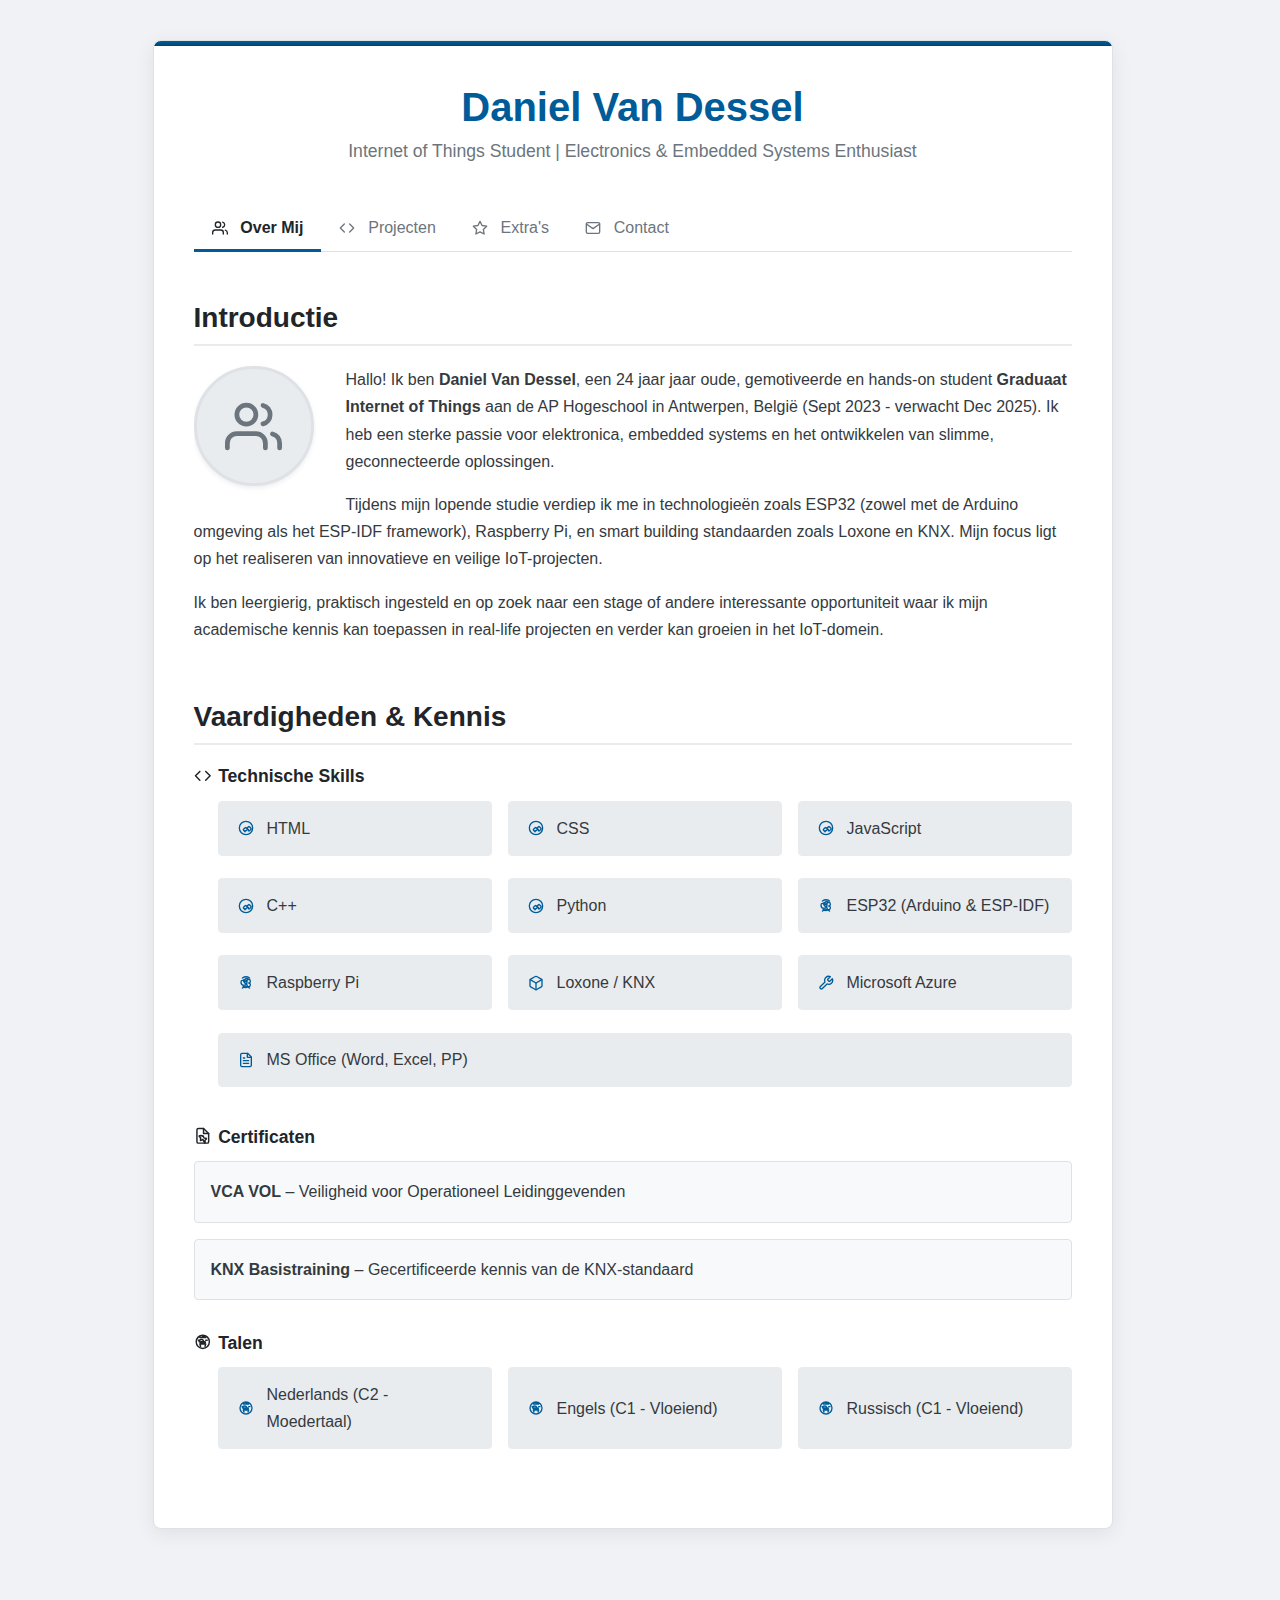
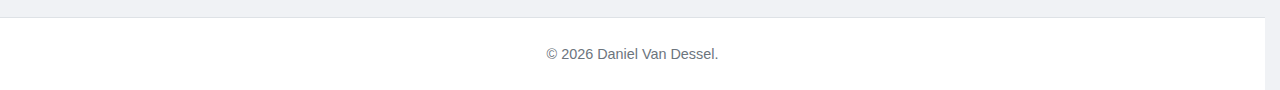
==== commit 9a48fbe0: "Add files via upload" ====
--- a/index.html
+++ b/index.html
@@ -5,122 +5,13 @@
     <meta name="viewport" content="width=device-width, initial-scale=1.0">
     <meta name="color-scheme" content="light dark">
     <title>Portfolio - Daniel Van Dessel</title>
-    <style>
-        /* --- Global Styles & Variables --- */
-        :root {
-            --primary-color: #005c99; --primary-color-hover: #004471; --secondary-accent: #6f42c1;
-            --gradient-start: var(--primary-color); --gradient-end: var(--primary-color-hover);
-            /* Light Mode */
-            --page-bg-color: #f0f2f5; --container-bg-color: #ffffff; --project-bg-color: #fdfdfd;
-            --text-color: #343a40; --heading-color: #212529; --subtle-text-color: #6c757d;
-            --border-color: #dee2e6; --subtle-border-color: #e9ecef; --hover-bg-color: #e9ecef;
-            --active-tab-border: var(--primary-color); --shadow-color: rgba(0, 0, 0, 0.075);
-            --link-color: var(--primary-color); --link-hover-color: var(--primary-color-hover);
-            --footer-text-color: #6c757d; --icon-color: #495057;
-            --tag-bg-color: #e9ecef; --tag-text-color: #495057;
-            --certificate-bg: #f8f9fa;
-            /* Shared */
-            --content-max-width: 960px; --border-radius: 8px; --border-radius-small: 4px;
-            --transition-speed: 0.25s;
-            --font-stack: -apple-system, BlinkMacSystemFont, "Segoe UI", Roboto, Oxygen, Ubuntu, Cantarell, "Fira Sans", "Droid Sans", "Helvetica Neue", sans-serif;
-        }
-        /* Dark Mode */
-        @media (prefers-color-scheme: dark) {
-            :root {
-                --page-bg-color: #121212; --container-bg-color: #1e1e1e; --project-bg-color: #252525;
-                --text-color: #e0e0e0; --heading-color: #ffffff; --subtle-text-color: #adb5bd;
-                --border-color: #444444; --subtle-border-color: #333333; --hover-bg-color: #343a40;
-                --active-tab-border: #4dabf7; --shadow-color: rgba(0, 0, 0, 0.2);
-                --link-color: #4dabf7; --link-hover-color: #74c0fc; --footer-text-color: #adb5bd;
-                --icon-color: #ced4da; --tag-bg-color: #343a40; --tag-text-color: #ced4da;
-                --gradient-start: #1e1e1e; --gradient-end: #1e1e1e; --certificate-bg: #2a2a2a;
-            }
-        }
-        /* Base & General */
-        * { box-sizing: border-box; margin: 0; padding: 0; }
-        html { scroll-behavior: smooth; scrollbar-gutter: stable; overflow-y: auto; font-size: 16px; }
-        body { font-family: var(--font-stack); line-height: 1.7; color: var(--text-color); background-color: var(--page-bg-color); display: flex; flex-direction: column; min-height: 100vh; transition: background-color var(--transition-speed), color var(--transition-speed); }
-        .container { width: 90%; max-width: var(--content-max-width); margin: 2.5rem auto; background: linear-gradient(180deg, var(--gradient-start) 0%, var(--gradient-end) 5px), var(--container-bg-color); background-repeat: no-repeat; background-size: 100% 5px, 100% 100%; padding: 2.5rem; border-radius: var(--border-radius); box-shadow: 0 5px 20px var(--shadow-color); flex-grow: 1; transition: background-color var(--transition-speed), box-shadow var(--transition-speed), background var(--transition-speed), padding var(--transition-speed); border: 1px solid var(--border-color); }
-        /* Typography & Links */
-        h1, h2, h3, h4 { color: var(--heading-color); margin-bottom: 1.25rem; line-height: 1.3; font-weight: 600; }
-        h1 { text-align: center; margin-bottom: 0.5rem; font-size: 2.5rem; color: var(--primary-color); font-weight: 700; @media (prefers-color-scheme: dark) { color: var(--link-color); } }
-        h2 { font-size: 1.75rem; border-bottom: 2px solid var(--subtle-border-color); padding-bottom: 0.5rem; margin-top: 2rem; }
-        h2:first-of-type { margin-top: 0; }
-        h3 { font-size: 1.3rem; }
-        h4 { font-size: 1.1rem; color: var(--heading-color); margin-bottom: 0.8rem; font-weight: 600;}
-        p { margin-bottom: 1rem; }
-        a { color: var(--link-color); text-decoration: none; transition: color var(--transition-speed); font-weight: 500; }
-        a:hover { color: var(--link-hover-color); text-decoration: underline; }
-        strong { font-weight: 700; }
-        ul { margin-left: 1.5rem; margin-bottom: 1rem; }
-        li { margin-bottom: 0.4rem; }
-        code { background-color: var(--hover-bg-color); padding: 0.2em 0.4em; margin: 0; font-size: 85%; border-radius: var(--border-radius-small); font-family: SFMono-Regular, Consolas, "Liberation Mono", Menlo, monospace; color: var(--text-color); }
-        /* Helper Classes & Icons */
-        .text-center { text-align: center; }
-        .tagline { text-align: center; margin-top: -0.25rem; margin-bottom: 2.5rem; color: var(--subtle-text-color); font-size: 1.1rem; }
-        .subtle { color: var(--subtle-text-color); font-size: 0.9em; }
-        .icon { display: inline-block; width: 1em; height: 1em; vertical-align: -0.125em; fill: currentColor; margin-right: 0.4em; }
-        .icon.large { width: 1.4em; height: 1.4em; vertical-align: -0.25em; margin-right: 0.8em;}
-        /* Tabs */
-        .tab-container { border-bottom: 1px solid var(--border-color); margin-bottom: 2rem; display: flex; flex-wrap: wrap; }
-        .tab-button { background-color: transparent; border: none; outline: none; cursor: pointer; padding: 12px 18px; transition: background-color var(--transition-speed), color var(--transition-speed), border-color var(--transition-speed); font-size: 1rem; font-weight: 500; border-bottom: 3px solid transparent; margin-bottom: -1px; color: var(--subtle-text-color); flex-shrink: 0; white-space: nowrap; display: inline-flex; align-items: center; gap: 0.4em; }
-        .tab-button:hover { background-color: var(--hover-bg-color); color: var(--text-color); }
-        .tab-button.active { border-bottom-color: var(--active-tab-border); color: var(--heading-color); font-weight: 600; }
-        /* Tab Content */
-        .tab-content { display: none; padding-top: 1rem; animation: fadeIn 0.4s ease-out; }
-        @keyframes fadeIn { from { opacity: 0; transform: translateY(5px); } to { opacity: 1; transform: translateY(0); } }
-        /* About Me Section */
-        #OverMij .about-intro { margin-bottom: 2.5rem; overflow: hidden; }
-        #OverMij .profile-pic-container { float: left; width: 120px; height: 120px; margin: 0 2rem 1rem 0; border-radius: 50%; background-color: var(--hover-bg-color); border: 3px solid var(--border-color); box-shadow: 0 2px 5px var(--shadow-color); display: flex; align-items: center; justify-content: center; } /* Base centering */
-        #OverMij .profile-pic-container svg { width: 50%; height: 50%; color: var(--subtle-text-color); }
-        /* Skills, Certificaten, Talen */
-        .info-section { margin-top: 2.5rem; }
-        .info-category { margin-bottom: 2rem; }
-        .info-list { list-style: none; padding: 0; display: flex; flex-wrap: wrap; gap: 1rem; }
-        .info-item { background-color: var(--hover-bg-color); border: 1px solid var(--subtle-border-color); border-radius: var(--border-radius-small); padding: 0.8rem 1.2rem; display: flex; align-items: center; transition: transform var(--transition-speed), box-shadow var(--transition-speed); flex-basis: calc(33.33% - 1rem); min-width: 180px; flex-grow: 1; }
-        .info-item:hover { transform: translateY(-3px); box-shadow: 0 4px 8px var(--shadow-color); }
-        .info-item .icon { color: var(--primary-color); flex-shrink: 0; margin-right: 0.8em; }
-        .info-item span { flex-grow: 1; text-align: left; font-weight: 500; }
-        .certificate-item { padding: 1rem; background-color: var(--certificate-bg); border: 1px solid var(--border-color); margin-bottom: 1rem; border-radius: var(--border-radius-small); }
-        .certificate-item p { margin-bottom: 0; }
-        /* Projects Section */
-        .project { background-color: var(--project-bg-color); border: 1px solid var(--border-color); padding: 1.5rem 2rem; margin-bottom: 2rem; border-radius: var(--border-radius); box-shadow: 0 3px 8px var(--shadow-color); transition: transform var(--transition-speed), box-shadow var(--transition-speed), background-color var(--transition-speed), border-color var(--transition-speed); overflow: hidden; }
-        .project:hover { transform: translateY(-5px); box-shadow: 0 6px 15px var(--shadow-color); }
-        .project img, .project-placeholder { width: 100%; height: 0; padding-bottom: 56.25%; position: relative; background: var(--hover-bg-color); border-radius: var(--border-radius-small); margin-bottom: 1.5rem; border: 1px solid var(--subtle-border-color); }
-        .project-placeholder span { position: absolute; top: 50%; left: 50%; transform: translate(-50%, -50%); font-size:0.8em; color: var(--subtle-text-color); text-align:center; padding: 1em; }
-        .project h3 { margin-top: 0; margin-bottom: 0.5rem; color: var(--heading-color); display: flex; align-items: center; flex-wrap: wrap; }
-        .project-links { margin-left: auto; padding-left: 1rem; display: flex; gap: 0.8rem; align-items: center; }
-        .project-links a { font-size: 1.2rem; color: var(--link-color); display: inline-block; line-height: 1; }
-        .project-links a:hover { color: var(--link-hover-color); }
-        .project-tags { margin: 1rem 0; }
-        .tag { display: inline-block; background-color: var(--tag-bg-color); color: var(--tag-text-color); font-size: 0.8em; padding: 0.3em 0.8em; border-radius: 1em; margin-right: 0.5em; margin-bottom: 0.5em; font-weight: 500; white-space: nowrap; }
-        /* Contact Section */
-        #Contact ul { list-style: none; padding: 0; margin: 1.5rem 0 0 0; }
-        #Contact li { display: flex; align-items: center; margin-bottom: 1.25rem; font-size: 1.05rem; }
-        #Contact .icon { color: var(--icon-color); }
-        #Contact a { font-weight: normal; }
-        /* Extra Section */
-        .learning-interests { margin-top: 1rem; }
-        /* Footer */
-        footer { text-align: center; padding: 1.5rem; margin-top: 3rem; color: var(--footer-text-color); font-size: 0.9em; background-color: var(--container-bg-color); border-top: 1px solid var(--border-color); transition: background-color var(--transition-speed), color var(--transition-speed), border-color var(--transition-speed); }
-        /* Responsive Design */
-         @media (max-width: 992px) { .container { width: 92%; padding: 2rem; margin: 2rem auto; } .info-item { flex-basis: calc(50% - 0.75rem); min-width: 160px; } }
-         @media (max-width: 768px) {
-             h1 { font-size: 2.2rem; } h2 { font-size: 1.6rem; }
-             .container { padding: 1.5rem; margin: 1.5rem auto; }
-             .tagline { font-size: 1rem; margin-bottom: 2rem;}
-             #OverMij .profile-pic-container {
-                float: none; display: flex; /* Verzeker flexbox voor centreren */
-                align-items: center; justify-content: center; /* Centreer inhoud */
-                margin: 0 auto 1.5rem auto;
-                width: 100px; height: 100px;
-            }
-             .project { padding: 1.5rem; } .project h3 { flex-direction: column; align-items: flex-start; } .project-links { margin-left: 0; margin-top: 0.5rem; } .info-item { flex-basis: 100%; } .tab-button { padding: 10px 15px; font-size: 0.95rem; } }
-         @media (max-width: 480px) { html { font-size: 15px; } .container { width: 95%; padding: 1.25rem 1rem; margin: 1rem auto; } h1 { font-size: 2rem; margin-bottom: 0.25rem;} h2 { font-size: 1.4rem; } .tagline { font-size: 0.9rem; margin-bottom: 1.5rem; } .tab-container { flex-direction: column; border-bottom: none; margin-bottom: 1.5rem; } .tab-button { width: 100%; text-align: left; justify-content: flex-start; border-bottom: 1px solid var(--border-color); margin-bottom: 0; border-radius: 0; border-left: 3px solid transparent; border-bottom-width: 1px; padding: 12px 15px; } .tab-button.active { border-bottom-color: var(--border-color); border-left-color: var(--active-tab-border); background-color: var(--hover-bg-color); font-weight: 600; } .tab-button:last-child { border-bottom: 1px solid var(--border-color); } .tab-button.active:last-child { border-bottom-color: var(--border-color); } #Contact ul { margin-top: 1rem; } #Contact li { flex-direction: column; align-items: flex-start; } #Contact .icon { margin-bottom: 0.3rem; } .project { padding: 1.25rem 1rem; } .project-tags .tag { font-size: 0.75em; padding: 0.25em 0.6em; } .info-item { padding: 0.6rem 1rem; } }
-    </style>
+    <!-- Favicon -->
+    <link rel="icon" href="data:image/svg+xml,%3Csvg xmlns='http://www.w3.org/2000/svg' viewBox='0 0 16 16' fill='currentColor'%3E%3Cpath d='M11 10a3 3 0 1 1-6 0 3 3 0 0 1 6 0z'/%3E%3Cpath d='M11 3a3 3 0 1 1-6 0 3 3 0 0 1 6 0zM5 13a3 3 0 1 1 6 0 3 3 0 0 1-6 0z'/%3E%3Cpath d='M5 7.5a.5.5 0 0 1 .5-.5h5a.5.5 0 0 1 0 1h-5a.5.5 0 0 1-.5-.5zM8 4.5a.5.5 0 0 1 .5-.5h5a.5.5 0 0 1 0 1h-5a.5.5 0 0 1-.5-.5zM8 11.5a.5.5 0 0 1 .5-.5h5a.5.5 0 0 1 0 1h-5a.5.5 0 0 1-.5-.5z'/%3E%3C/svg%3E" type="image/svg+xml">
+    <!-- Link CSS -->
+    <link rel="stylesheet" href="style.css">
 </head>
 <body>
-    <!-- Inline SVG Icons Definition -->
+    <!-- Inline SVG Icon Definitions (Nodig voor <use> in HTML) -->
     <svg xmlns="http://www.w3.org/2000/svg" style="display: none;"> <symbol id="icon-code" viewBox="0 0 24 24" fill="none" stroke="currentColor" stroke-width="2" stroke-linecap="round" stroke-linejoin="round"><polyline points="16 18 22 12 16 6"></polyline><polyline points="8 6 2 12 8 18"></polyline></symbol> <symbol id="icon-tools" viewBox="0 0 24 24" fill="none" stroke="currentColor" stroke-width="2" stroke-linecap="round" stroke-linejoin="round"><path d="M14.7 6.3a1 1 0 0 0 0 1.4l1.6 1.6a1 1 0 0 0 1.4 0l3.77-3.77a6 6 0 0 1-7.94 7.94l-6.91 6.91a2.12 2.12 0 0 1-3-3l6.91-6.91a6 6 0 0 1 7.94-7.94l-3.76 3.76z"></path></symbol> <symbol id="icon-design" viewBox="0 0 24 24" fill="none" stroke="currentColor" stroke-width="2" stroke-linecap="round" stroke-linejoin="round"><path d="M21 16V8a2 2 0 0 0-1-1.73l-7-4a2 2 0 0 0-2 0l-7 4A2 2 0 0 0 3 8v8a2 2 0 0 0 1 1.73l7 4a2 2 0 0 0 2 0l7-4A2 2 0 0 0 21 16z"></path><polyline points="3.27 6.96 12 12.01 20.73 6.96"></polyline><line x1="12" y1="22.08" x2="12" y2="12"></line></symbol> <symbol id="icon-soft-skills" viewBox="0 0 24 24" fill="none" stroke="currentColor" stroke-width="2" stroke-linecap="round" stroke-linejoin="round"><path d="M17 21v-2a4 4 0 0 0-4-4H5a4 4 0 0 0-4 4v2"></path><circle cx="9" cy="7" r="4"></circle><path d="M23 21v-2a4 4 0 0 0-3-3.87"></path><path d="M16 3.13a4 4 0 0 1 0 7.75"></path></symbol> <symbol id="icon-email" viewBox="0 0 24 24" fill="none" stroke="currentColor" stroke-width="2" stroke-linecap="round" stroke-linejoin="round"><path d="M4 4h16c1.1 0 2 .9 2 2v12c0 1.1-.9 2-2 2H4c-1.1 0-2-.9-2-2V6c0-1.1.9-2 2-2z"></path><polyline points="22,6 12,13 2,6"></polyline></symbol> <symbol id="icon-linkedin" viewBox="0 0 24 24" fill="none" stroke="currentColor" stroke-width="2" stroke-linecap="round" stroke-linejoin="round"><path d="M16 8a6 6 0 0 1 6 6v7h-4v-7a2 2 0 0 0-2-2 2 2 0 0 0-2 2v7h-4v-7a6 6 0 0 1 6-6z"></path><rect x="2" y="9" width="4" height="12"></rect><circle cx="4" cy="4" r="2"></circle></symbol> <symbol id="icon-github" viewBox="0 0 24 24" fill="none" stroke="currentColor" stroke-width="2" stroke-linecap="round" stroke-linejoin="round"><path d="M9 19c-5 1.5-5-2.5-7-3m14 6v-3.87a3.37 3.37 0 0 0-.94-2.61c3.14-.35 6.44-1.54 6.44-7A5.44 5.44 0 0 0 20 4.77 5.07 5.07 0 0 0 19.91 1S18.73.65 16 2.48a13.38 13.38 0 0 0-7 0C6.27.65 5.09 1 5.09 1A5.07 5.07 0 0 0 5 4.77a5.44 5.44 0 0 0-1.5 3.78c0 5.42 3.3 6.61 6.44 7A3.37 3.37 0 0 0 9 18.13V22"></path></symbol> <symbol id="icon-link" viewBox="0 0 24 24" fill="none" stroke="currentColor" stroke-width="2" stroke-linecap="round" stroke-linejoin="round"><path d="M10 13a5 5 0 0 0 7.54.54l3-3a5 5 0 0 0-7.07-7.07l-1.72 1.71"></path><path d="M14 11a5 5 0 0 0-7.54-.54l-3 3a5 5 0 0 0 7.07 7.07l1.71-1.71"></path></symbol> <symbol id="icon-code-alt" viewBox="0 0 24 24" fill="none" stroke="currentColor" stroke-width="2" stroke-linecap="round" stroke-linejoin="round"><path d="M10.7 17.7l-2.4-2.4a1 1 0 0 1 0-1.4l2.4-2.4a1 1 0 0 1 1.4 0l1.6 1.6a1 1 0 0 1 0 1.4l-1.6 1.6a1 1 0 0 1-1.4 0zM15.7 14.7l-1.6-1.6a1 1 0 0 1 0-1.4l1.6-1.6a1 1 0 0 1 1.4 0l2.4 2.4a1 1 0 0 1 0 1.4l-2.4 2.4a1 1 0 0 1-1.4 0z"></path><circle cx="12" cy="12" r="10"></circle></symbol> <symbol id="icon-star" viewBox="0 0 24 24" fill="none" stroke="currentColor" stroke-width="2" stroke-linecap="round" stroke-linejoin="round"><polygon points="12 2 15.09 8.26 22 9.27 17 14.14 18.18 21.02 12 17.77 5.82 21.02 7 14.14 2 9.27 8.91 8.26 12 2"></polygon></symbol> <symbol id="icon-certificate" viewBox="0 0 24 24" fill="none" stroke="currentColor" stroke-width="2" stroke-linecap="round" stroke-linejoin="round"><path d="M13 2H6a2 2 0 0 0-2 2v16a2 2 0 0 0 2 2h12a2 2 0 0 0 2-2V9z"></path><polyline points="13 2 13 9 20 9"></polyline><path d="M11.998 17l-2.552 1.205a.5.5 0 0 1-.743-.533l.47-2.79-1.996-1.996a.5.5 0 0 1 .276-.848l2.773-.412L11.5 12.5a.5.5 0 0 1 .996 0l1.23 2.535 2.773.412a.5.5 0 0 1 .276.848l-1.996 1.996.47 2.79a.5.5 0 0 1-.743.533L11.998 17z"></path></symbol> <symbol id="icon-translate" viewBox="0 0 24 24" fill="none" stroke="currentColor" stroke-width="2" stroke-linecap="round" stroke-linejoin="round"><path d="M12 6V4M8 10H6M18 10h-2m-2-4V4M21 12a9 9 0 1 1-18 0 9 9 0 0 1 18 0zM9 18l-1-3h8l-1 3m-8-6a3 3 0 1 1 6 0M8 6h8M9.5 12a1 1 0 1 0 0 2h5a1 1 0 1 0 0-2h-5z"></path></symbol> <symbol id="icon-iot" viewBox="0 0 24 24" fill="none" stroke="currentColor" stroke-width="2" stroke-linecap="round" stroke-linejoin="round"><path d="M8.5 10a2.5 2.5 0 0 1 5 0V11a4.5 4.5 0 1 1-9 0v-.5A2.5 2.5 0 0 1 7 8h0a2.5 2.5 0 0 1 2.5 2.5V10Zm5 0V9a2.5 2.5 0 0 1 5 0v.5A2.5 2.5 0 0 1 16 12h0a2.5 2.5 0 0 1 2.5 2.5V15a2.5 2.5 0 0 1-5 0v-.5a2.5 2.5 0 0 1-1-2H10.5a2.5 2.5 0 0 1-1-2V10Z"/><path d="M8.83 7A6.01 6.01 0 0 0 12 5c1.61 0 3.1.63 4.24 1.76"/><path d="M6.7 4.5a9 9 0 0 1 10.6 0"/><path d="M14.17 17A6.01 6.01 0 0 0 12 19c-1.61 0-3.1-.63-4.24-1.76"/><path d="M17.3 19.5a9 9 0 0 0-10.6 0"/></symbol> <symbol id="icon-office" viewBox="0 0 24 24" fill="none" stroke="currentColor" stroke-width="2" stroke-linecap="round" stroke-linejoin="round"><path d="M14.5 2H6a2 2 0 0 0-2 2v16a2 2 0 0 0 2 2h12a2 2 0 0 0 2-2V7.5L14.5 2z"/><polyline points="14 2 14 8 20 8"/><line x1="16" y1="13" x2="8" y2="13"/><line x1="16" y1="17" x2="8" y2="17"/><line x1="10" y1="9" x2="8" y2="9"/></symbol> </svg>
 
     <div class="container">
@@ -130,74 +21,50 @@
         </header>
 
         <main>
-            <!-- Tab Knoppen -->
-            <div class="tab-container">
-                <button class="tab-button active" onclick="openTab(event, 'OverMij')" id="defaultOpen"><svg class="icon"><use xlink:href="#icon-soft-skills"/></svg>Over Mij</button>
-                <button class="tab-button" onclick="openTab(event, 'Projecten')"><svg class="icon"><use xlink:href="#icon-code"/></svg>Projecten</button>
-                <button class="tab-button" onclick="openTab(event, 'Extra')"><svg class="icon"><use xlink:href="#icon-star"/></svg>Extra's</button>
-                <button class="tab-button" onclick="openTab(event, 'Contact')"><svg class="icon"><use xlink:href="#icon-email"/></svg>Contact</button>
-            </div>
+             <div class="tab-container">
+                 <button class="tab-button active" onclick="openTab(event, 'OverMij')" id="defaultOpen"><svg class="icon"><use xlink:href="#icon-soft-skills"/></svg>Over Mij</button>
+                 <button class="tab-button" onclick="openTab(event, 'Projecten')"><svg class="icon"><use xlink:href="#icon-code"/></svg>Projecten</button>
+                 <button class="tab-button" onclick="openTab(event, 'Extra')"><svg class="icon"><use xlink:href="#icon-star"/></svg>Extra's</button>
+                 <button class="tab-button" onclick="openTab(event, 'Contact')"><svg class="icon"><use xlink:href="#icon-email"/></svg>Contact</button>
+             </div>
 
-            <!-- === TAB: OVER MIJ === -->
-            <div id="OverMij" class="tab-content" style="display: block;">
-                <div class="about-intro">
-                    <h2>Introductie</h2>
-                    <div class="profile-pic-container">
-                         <svg viewBox="0 0 24 24"><use xlink:href="#icon-soft-skills"/></svg> <!-- Icon aangepast -->
-                         <!-- Vervang bovenstaande SVG door <img src="jouw-foto.jpg" alt="Foto Daniel Van Dessel"> -->
-                    </div>
-                    <p>Hallo! Ik ben <strong>Daniel Van Dessel</strong>, een <span id="age-display">...</span> jaar oude, gemotiveerde en hands-on student <strong>Graduaat Internet of Things</strong> aan de AP Hogeschool in Antwerpen, België (Sept 2023 - verwacht Dec 2025). Ik heb een sterke passie voor elektronica, embedded systems en het ontwikkelen van slimme, geconnecteerde oplossingen.</p>
-                    <p>Tijdens mijn lopende studie verdiep ik me in technologieën zoals ESP32 (zowel met de Arduino omgeving als het ESP-IDF framework), Raspberry Pi, en smart building standaarden zoals Loxone en KNX. Mijn focus ligt op het realiseren van innovatieve en veilige IoT-projecten.</p>
-                    <p>Ik ben leergierig, praktisch ingesteld en op zoek naar een stage of andere interessante opportuniteit waar ik mijn academische kennis kan toepassen in real-life projecten en verder kan groeien in het IoT-domein.</p>
-                </div>
-
+             <div id="OverMij" class="tab-content" style="display: block;">
+                 <div class="about-intro">
+                     <h2>Introductie</h2>
+                     <div class="profile-pic-container"> <svg viewBox="0 0 24 24"><use xlink:href="#icon-soft-skills"/></svg> </div>
+                     <p>Hallo! Ik ben <strong>Daniel Van Dessel</strong>, een <span id="age-display">...</span> jaar oude, gemotiveerde en hands-on student <strong>Graduaat Internet of Things</strong> aan de AP Hogeschool in Antwerpen, België (Sept 2023 - verwacht Dec 2025). Ik heb een sterke passie voor elektronica, embedded systems en het ontwikkelen van slimme, geconnecteerde oplossingen.</p>
+                     <p>Tijdens mijn lopende studie verdiep ik me in technologieën zoals ESP32 (zowel met de Arduino omgeving als het ESP-IDF framework), Raspberry Pi, en smart building standaarden zoals Loxone en KNX. Mijn focus ligt op het realiseren van innovatieve en veilige IoT-projecten.</p>
+                     <p>Ik ben leergierig, praktisch ingesteld en op zoek naar een stage of andere interessante opportuniteit waar ik mijn academische kennis kan toepassen in real-life projecten en verder kan groeien in het IoT-domein.</p>
+                 </div>
                  <div class="info-section">
                      <h2>Vaardigheden & Kennis</h2>
                      <div class="info-category">
                          <h4><svg class="icon"><use xlink:href="#icon-code"/></svg>Technische Skills</h4>
-                         <ul class="info-list">
-                            <li class="info-item"><svg class="icon"><use xlink:href="#icon-code-alt"/></svg><span>C++</span></li>
-                            <li class="info-item"><svg class="icon"><use xlink:href="#icon-code-alt"/></svg><span>Python</span></li>
-                            <li class="info-item"><svg class="icon"><use xlink:href="#icon-iot"/></svg><span>ESP32 (Arduino & ESP-IDF)</span></li>
-                            <li class="info-item"><svg class="icon"><use xlink:href="#icon-iot"/></svg><span>Raspberry Pi</span></li>
-                            <li class="info-item"><svg class="icon"><use xlink:href="#icon-design"/></svg><span>Loxone / KNX</span></li>
-                            <li class="info-item"><svg class="icon"><use xlink:href="#icon-tools"/></svg><span>Microsoft Azure</span></li>
-                            <li class="info-item"><svg class="icon"><use xlink:href="#icon-office"/></svg><span>MS Office (Word, Excel, PP)</span></li>
-                         </ul>
+                         <ul class="info-list"> <li class="info-item"><svg class="icon"><use xlink:href="#icon-code-alt"/></svg><span>HTML</span></li> <li class="info-item"><svg class="icon"><use xlink:href="#icon-code-alt"/></svg><span>CSS</span></li> <li class="info-item"><svg class="icon"><use xlink:href="#icon-code-alt"/></svg><span>JavaScript</span></li> <li class="info-item"><svg class="icon"><use xlink:href="#icon-code-alt"/></svg><span>C++</span></li> <li class="info-item"><svg class="icon"><use xlink:href="#icon-code-alt"/></svg><span>Python</span></li> <li class="info-item"><svg class="icon"><use xlink:href="#icon-iot"/></svg><span>ESP32 (Arduino & ESP-IDF)</span></li> <li class="info-item"><svg class="icon"><use xlink:href="#icon-iot"/></svg><span>Raspberry Pi</span></li> <li class="info-item"><svg class="icon"><use xlink:href="#icon-design"/></svg><span>Loxone / KNX</span></li> <li class="info-item"><svg class="icon"><use xlink:href="#icon-tools"/></svg><span>Microsoft Azure</span></li> <li class="info-item"><svg class="icon"><use xlink:href="#icon-office"/></svg><span>MS Office (Word, Excel, PP)</span></li> </ul>
                      </div>
-                      <div class="info-category">
+                     <div class="info-category">
                          <h4><svg class="icon"><use xlink:href="#icon-certificate"/></svg>Certificaten</h4>
-                        <div class="certificate-item"><p><strong>VCA VOL</strong> – Veiligheid voor Operationeel Leidinggevenden</p></div>
+                         <div class="certificate-item"><p><strong>VCA VOL</strong> – Veiligheid voor Operationeel Leidinggevenden</p></div>
                          <div class="certificate-item"><p><strong>KNX Basistraining</strong> – Gecertificeerde kennis van de KNX-standaard</p></div>
                      </div>
                      <div class="info-category">
                          <h4><svg class="icon"><use xlink:href="#icon-translate"/></svg>Talen</h4>
-                         <ul class="info-list">
-                            <li class="info-item"><svg class="icon"><use xlink:href="#icon-translate"/></svg><span>Nederlands (C2 - Moedertaal)</span></li>
-                            <li class="info-item"><svg class="icon"><use xlink:href="#icon-translate"/></svg><span>Engels (C1 - Vloeiend)</span></li>
-                            <li class="info-item"><svg class="icon"><use xlink:href="#icon-translate"/></svg><span>Russisch (C1 - Vloeiend)</span></li>
-                         </ul>
-                    </div>
+                         <ul class="info-list"> <li class="info-item"><svg class="icon"><use xlink:href="#icon-translate"/></svg><span>Nederlands (C2 - Moedertaal)</span></li> <li class="info-item"><svg class="icon"><use xlink:href="#icon-translate"/></svg><span>Engels (C1 - Vloeiend)</span></li> <li class="info-item"><svg class="icon"><use xlink:href="#icon-translate"/></svg><span>Russisch (C1 - Vloeiend)</span></li> </ul>
+                     </div>
                  </div>
-            </div>
-
-            <!-- === TAB: PROJECTEN === -->
-            <div id="Projecten" class="tab-content">
+             </div>
+             <div id="Projecten" class="tab-content">
                  <h2>Projecten</h2>
                  <p class="subtle">Mijn voornaamste project is momenteel mijn eindwerk.</p>
-
                  <div class="project">
-                    <div class="project-placeholder"><span>Architectuur Diagram Placeholder (zie PDF)</span></div>
-                    <h3>Eindproject: Sensorio - Enhanced Security Edition</h3>
-                    <p>Dit Graduaatsproject transformeert een basis IoT-monitoringsysteem naar een <strong>robuust beveiligd platform</strong>. Het doel is niet alleen omgevingsdata (zoals luchtkwaliteit via CO2-sensoren) te meten, maar ook om robuuste <strong>fysieke beveiliging</strong> en <strong>manipulatiedetectie</strong> te integreren voor het apparaat zelf.</p>
-                    <p>Belangrijke vernieuwingen omvatten de strategische keuze voor het <strong>ESP-IDF framework</strong> (i.p.v. de standaard Arduino core voor ESP32) vanwege de toegang tot geavanceerde security features zoals <strong>Secure Boot V2</strong> en <strong>Flash Encryption</strong>. Dit beschermt de firmware en gevoelige data (zoals mTLS keys en RFID tags) tegen uitlezen en modificatie, zelfs bij fysieke toegang tot de hardware.</p>
-                    <p>Communicatie gebeurt via MQTT over een directe <strong>end-to-end mTLS verbinding</strong> tussen de ESP32 en de Mosquitto broker, wat zorgt voor encryptie én wederzijdse authenticatie. Verder omvat het project <strong>fysieke toegangscontrole</strong> (RFID lezer, elektromagnetisch slot), geavanceerde <strong>tampering detectie</strong> (IMU, afstandssensor) en <strong>actieve alarmfuncties</strong> (lokale speaker, Discord webhook notificaties).</p>
-                    <div class="project-tags"> <span class="tag">IoT Security</span><span class="tag">Embedded Systems</span> <span class="tag">ESP32</span><span class="tag">ESP-IDF</span> <span class="tag">mTLS</span><span class="tag">MQTT</span> <span class="tag">Secure Boot</span><span class="tag">Flash Encryption</span> <span class="tag">RFID</span><span class="tag">IMU</span> <span class="tag">Tamper Detection</span><span class="tag">Docker</span> </div>
+                     <div class="project-placeholder"><span>Architectuur Diagram Placeholder</span></div>
+                     <h3>Eindproject: Sensorio - Enhanced Security Edition</h3>
+                     <p>Dit Graduaatsproject transformeert een basis IoT-monitoringsysteem naar een <strong>robuust beveiligd platform</strong>. Het doel is niet alleen omgevingsdata (zoals luchtkwaliteit via CO2-sensoren) te meten, maar ook om robuuste <strong>fysieke beveiliging</strong> en <strong>manipulatiedetectie</strong> te integreren voor het apparaat zelf.</p>
+                     <p>Belangrijke vernieuwingen omvatten de strategische keuze voor het <strong>ESP-IDF framework</strong> (i.p.v. de standaard Arduino core voor ESP32) vanwege de toegang tot geavanceerde security features zoals <strong>Secure Boot V2</strong> en <strong>Flash Encryption</strong>. Dit beschermt de firmware en gevoelige data (zoals mTLS keys en RFID tags) tegen uitlezen en modificatie, zelfs bij fysieke toegang tot de hardware.</p>
+                     <p>Communicatie gebeurt via MQTT over een directe <strong>end-to-end mTLS verbinding</strong> tussen de ESP32 en de Mosquitto broker, wat zorgt voor encryptie én wederzijdse authenticatie. Verder omvat het project <strong>fysieke toegangscontrole</strong> (RFID lezer, elektromagnetisch slot), geavanceerde <strong>tampering detectie</strong> (IMU, afstandssensor) en <strong>actieve alarmfuncties</strong> (lokale speaker, Discord webhook notificaties).</p>
+                     <div class="project-tags"> <span class="tag">IoT Security</span><span class="tag">Embedded Systems</span> <span class="tag">ESP32</span><span class="tag">ESP-IDF</span> <span class="tag">mTLS</span><span class="tag">MQTT</span> <span class="tag">Secure Boot</span><span class="tag">Flash Encryption</span> <span class="tag">RFID</span><span class="tag">IMU</span> <span class="tag">Tamper Detection</span><span class="tag">Docker</span> </div>
                  </div>
-                 <!-- Voeg hier eventueel andere (kleinere) projecten toe -->
-            </div>
-
-            <!-- === TAB: EXTRA'S === -->
+             </div>
              <div id="Extra" class="tab-content">
                  <h2>Extra's</h2>
                  <div class="learning-interests">
@@ -205,11 +72,8 @@
                      <p>Ik heb een grote en actieve interesse in de nieuwste ontwikkelingen binnen <strong>moderne elektronica en technologie</strong>, specifiek in het Internet of Things domein. Ik volg de trends op de voet en experimenteer graag met nieuwe hardware en software om mijn kennis uit te breiden.</p>
                      <p>Mijn ambitie is om mijn vaardigheden verder te ontwikkelen en toe te passen in een professionele omgeving. Ik ben momenteel actief op zoek naar een uitdagende <strong>stageplaats</strong> waar ik kan bijdragen aan innovatieve projecten en praktische ervaring kan opdoen.</p>
                  </div>
-                 <!-- Quote container en Hobby paragraaf verwijderd -->
-            </div>
-
-            <!-- === TAB: CONTACT === -->
-            <div id="Contact" class="tab-content">
+             </div>
+             <div id="Contact" class="tab-content">
                  <h2>Neem Contact Op</h2>
                  <p>Interesse in een samenwerking, een stageplaats, of gewoon een vraag? Aarzel niet om contact op te nemen!</p>
                  <ul>
@@ -217,74 +81,15 @@
                      <li><svg class="icon large"><use xlink:href="#icon-linkedin"/></svg><a href="[Link naar jouw LinkedIn profiel]" target="_blank" rel="noopener noreferrer">[Voeg hier je LinkedIn profiel link toe]</a></li>
                      <li><svg class="icon large"><use xlink:href="#icon-github"/></svg><a href="[Link naar jouw GitHub profiel]" target="_blank" rel="noopener noreferrer">[Voeg hier je GitHub profiel link toe]</a></li>
                  </ul>
-                 <!-- Mail knop paragraaf verwijderd -->
-            </div>
+             </div>
         </main>
-
     </div><!-- End Container -->
 
     <footer>
-         &copy; <span id="year"></span> Daniel Van Dessel. <!-- Aangepaste tekst -->
+         &copy; <span id="year"></span> Daniel Van Dessel.
     </footer>
 
-    <script>
-        // --- Tab Functionaliteit ---
-        function openTab(evt, tabName) {
-            var i, tabcontent, tablinks;
-            tabcontent = document.getElementsByClassName("tab-content");
-            for (i = 0; i < tabcontent.length; i++) { tabcontent[i].style.display = "none"; }
-            tablinks = document.getElementsByClassName("tab-button");
-            for (i = 0; i < tablinks.length; i++) { tablinks[i].className = tablinks[i].className.replace(" active", ""); }
-            const targetTab = document.getElementById(tabName);
-            if(targetTab) { targetTab.style.display = "block"; }
-            if(evt && evt.currentTarget) { evt.currentTarget.className += " active"; }
-            else { const activeButton = document.querySelector(`.tab-button[onclick*="'${tabName}'"]`); if(activeButton) activeButton.className += " active"; }
-        }
-
-        // --- Dynamisch Jaar in Footer ---
-        document.getElementById("year").textContent = new Date().getFullYear();
-
-        // --- Bereken Leeftijd ---
-        function calculateAge(birthDateString) {
-            try {
-                const parts = birthDateString.split('/');
-                if (parts.length !== 3) return "...";
-                const birthDay = parseInt(parts[0], 10);
-                const birthMonth = parseInt(parts[1], 10) - 1;
-                const birthYear = parseInt(parts[2], 10);
-                if (isNaN(birthDay) || isNaN(birthMonth) || isNaN(birthYear)) return "...";
-                const today = new Date();
-                const birthDate = new Date(birthYear, birthMonth, birthDay);
-                if (isNaN(birthDate.getTime())) return "...";
-                let age = today.getFullYear() - birthDate.getFullYear();
-                const m = today.getMonth() - birthDate.getMonth();
-                if (m < 0 || (m === 0 && today.getDate() < birthDate.getDate())) { age--; }
-                return age >= 0 ? age : "...";
-            } catch (e) { console.error("Error calculating age:", e); return "..."; }
-        }
-
-        // --- Voer functies uit na laden DOM ---
-        document.addEventListener('DOMContentLoaded', () => {
-             const dob = "25/08/2001";
-             const ageElement = document.getElementById('age-display');
-             if (ageElement) {
-                 const calculatedAge = calculateAge(dob);
-                 ageElement.textContent = calculatedAge + (calculatedAge === 1 ? " jaar" : " jaar"); // Use Dutch pluralization
-             }
-
-             // Default tab logica (nodig voor zekerheid)
-             const defaultOpenButton = document.getElementById('defaultOpen');
-             const isAnyTabVisible = document.querySelector('.tab-content[style*="display: block"]') !== null;
-             if (defaultOpenButton && !isAnyTabVisible) {
-                openTab(null, 'OverMij');
-             } else if(defaultOpenButton && isAnyTabVisible) {
-                 const visibleTabId = document.querySelector('.tab-content[style*="display: block"]').id;
-                 const activeButton = document.querySelector(`.tab-button[onclick*="'${visibleTabId}'"]`);
-                 const tablinks = document.getElementsByClassName("tab-button");
-                 for (let i = 0; i < tablinks.length; i++) { tablinks[i].className = tablinks[i].className.replace(" active", ""); }
-                 if (activeButton) activeButton.className += " active"; else defaultOpenButton.className += " active";
-             }
-        });
-    </script>
+    <!-- Link JavaScript -->
+    <script src="script.js"></script>
 </body>
-</html>
+</html>--- a/style.css
+++ b/style.css
@@ -0,0 +1,101 @@
+/* --- Global Styles & Variables --- */
+:root {
+    --primary-color: #005c99; --primary-color-hover: #004471; --secondary-accent: #6f42c1;
+    --gradient-start: var(--primary-color); --gradient-end: var(--primary-color-hover);
+    /* Light Mode */
+    --page-bg-color: #f0f2f5; --container-bg-color: #ffffff; --project-bg-color: #fdfdfd;
+    --text-color: #343a40; --heading-color: #212529; --subtle-text-color: #6c757d;
+    --border-color: #dee2e6; --subtle-border-color: #e9ecef; --hover-bg-color: #e9ecef;
+    --active-tab-border: var(--primary-color); --shadow-color: rgba(0, 0, 0, 0.075);
+    --link-color: var(--primary-color); --link-hover-color: var(--primary-color-hover);
+    --footer-text-color: #6c757d; --icon-color: #495057;
+    --tag-bg-color: #e9ecef; --tag-text-color: #495057;
+    --certificate-bg: #f8f9fa;
+    /* Shared */
+    --content-max-width: 960px; --border-radius: 8px; --border-radius-small: 4px;
+    --transition-speed: 0.25s;
+    --font-stack: -apple-system, BlinkMacSystemFont, "Segoe UI", Roboto, Oxygen, Ubuntu, Cantarell, "Fira Sans", "Droid Sans", "Helvetica Neue", sans-serif;
+}
+/* --- Dark Mode Overrides --- */
+@media (prefers-color-scheme: dark) {
+    :root {
+        --page-bg-color: #121212; --container-bg-color: #1e1e1e; --project-bg-color: #252525;
+        --text-color: #e0e0e0; --heading-color: #ffffff; --subtle-text-color: #adb5bd;
+        --border-color: #444444; --subtle-border-color: #333333; --hover-bg-color: #343a40;
+        --active-tab-border: #4dabf7; --shadow-color: rgba(0, 0, 0, 0.2);
+        --link-color: #4dabf7; --link-hover-color: #74c0fc; --footer-text-color: #adb5bd;
+        --icon-color: #ced4da; --tag-bg-color: #343a40; --tag-text-color: #ced4da;
+        --gradient-start: #1e1e1e; --gradient-end: #1e1e1e; --certificate-bg: #2a2a2a;
+    }
+}
+/* --- Base & General --- */
+* { box-sizing: border-box; margin: 0; padding: 0; }
+html { scroll-behavior: smooth; scrollbar-gutter: stable; /* Voorkomt layout shift */ overflow-y: auto; font-size: 16px; }
+body { font-family: var(--font-stack); line-height: 1.7; color: var(--text-color); background-color: var(--page-bg-color); display: flex; flex-direction: column; min-height: 100vh; transition: background-color var(--transition-speed), color var(--transition-speed); }
+.container { width: 90%; max-width: var(--content-max-width); margin: 2.5rem auto; background: linear-gradient(180deg, var(--gradient-start) 0%, var(--gradient-end) 5px), var(--container-bg-color); background-repeat: no-repeat; background-size: 100% 5px, 100% 100%; padding: 2.5rem; border-radius: var(--border-radius); box-shadow: 0 5px 20px var(--shadow-color); flex-grow: 1; transition: background-color var(--transition-speed), box-shadow var(--transition-speed), background var(--transition-speed), padding var(--transition-speed); border: 1px solid var(--border-color); }
+/* --- Typography & Links --- */
+h1, h2, h3, h4 { color: var(--heading-color); margin-bottom: 1.25rem; line-height: 1.3; font-weight: 600; }
+h1 { text-align: center; margin-bottom: 0.5rem; font-size: 2.5rem; color: var(--primary-color); font-weight: 700; }
+h2 { font-size: 1.75rem; border-bottom: 2px solid var(--subtle-border-color); padding-bottom: 0.5rem; margin-top: 2rem; }
+h2:first-of-type { margin-top: 0; }
+h3 { font-size: 1.3rem; }
+h4 { font-size: 1.1rem; color: var(--heading-color); margin-bottom: 0.8rem; font-weight: 600;}
+p { margin-bottom: 1rem; }
+a { color: var(--link-color); text-decoration: none; transition: color var(--transition-speed); font-weight: 500; }
+a:hover { color: var(--link-hover-color); text-decoration: underline; }
+strong { font-weight: 700; }
+ul { margin-left: 1.5rem; margin-bottom: 1rem; }
+li { margin-bottom: 0.4rem; }
+code { background-color: var(--hover-bg-color); padding: 0.2em 0.4em; margin: 0; font-size: 85%; border-radius: var(--border-radius-small); font-family: SFMono-Regular, Consolas, "Liberation Mono", Menlo, monospace; color: var(--text-color); }
+/* --- Helper Classes & Icons --- */
+.text-center { text-align: center; }
+.tagline { text-align: center; margin-top: -0.25rem; margin-bottom: 2.5rem; color: var(--subtle-text-color); font-size: 1.1rem; }
+.subtle { color: var(--subtle-text-color); font-size: 0.9em; }
+.icon { display: inline-block; width: 1em; height: 1em; vertical-align: -0.125em; fill: currentColor; margin-right: 0.4em; }
+.icon.large { width: 1.4em; height: 1.4em; vertical-align: -0.25em; margin-right: 0.8em;}
+/* --- Tabs --- */
+.tab-container { border-bottom: 1px solid var(--border-color); margin-bottom: 2rem; display: flex; flex-wrap: wrap; }
+.tab-button { background-color: transparent; border: none; outline: none; cursor: pointer; padding: 12px 18px; transition: background-color var(--transition-speed), color var(--transition-speed), border-color var(--transition-speed); font-size: 1rem; font-weight: 500; border-bottom: 3px solid transparent; margin-bottom: -1px; color: var(--subtle-text-color); flex-shrink: 0; white-space: nowrap; display: inline-flex; align-items: center; gap: 0.4em; }
+.tab-button:hover { background-color: var(--hover-bg-color); color: var(--text-color); }
+.tab-button.active { border-bottom-color: var(--active-tab-border); color: var(--heading-color); font-weight: 600; }
+/* --- Tab Content --- */
+.tab-content { display: none; padding-top: 1rem; animation: fadeIn 0.4s ease-out; }
+@keyframes fadeIn { from { opacity: 0; transform: translateY(5px); } to { opacity: 1; transform: translateY(0); } }
+/* --- About Me Section --- */
+#OverMij .about-intro { margin-bottom: 2.5rem; overflow: hidden; }
+#OverMij .profile-pic-container { float: left; width: 120px; height: 120px; margin: 0 2rem 1rem 0; border-radius: 50%; background-color: var(--hover-bg-color); border: 3px solid var(--border-color); box-shadow: 0 2px 5px var(--shadow-color); display: flex; align-items: center; justify-content: center; }
+#OverMij .profile-pic-container svg { width: 50%; height: 50%; color: var(--subtle-text-color); }
+/* --- Skills, Certificaten, Talen --- */
+.info-section { margin-top: 2.5rem; }
+.info-category { margin-bottom: 2rem; }
+.info-list { list-style: none; padding: 0; display: flex; flex-wrap: wrap; gap: 1rem; }
+.info-item { background-color: var(--hover-bg-color); border: 1px solid var(--subtle-border-color); border-radius: var(--border-radius-small); padding: 0.8rem 1.2rem; display: flex; align-items: center; transition: transform var(--transition-speed), box-shadow var(--transition-speed); flex-basis: calc(33.33% - 1rem); min-width: 180px; flex-grow: 1; }
+.info-item:hover { transform: translateY(-3px); box-shadow: 0 4px 8px var(--shadow-color); }
+.info-item .icon { color: var(--primary-color); flex-shrink: 0; margin-right: 0.8em; }
+.info-item span { flex-grow: 1; text-align: left; font-weight: 500; }
+.certificate-item { padding: 1rem; background-color: var(--certificate-bg); border: 1px solid var(--border-color); margin-bottom: 1rem; border-radius: var(--border-radius-small); }
+.certificate-item p { margin-bottom: 0; }
+/* --- Projects Section --- */
+.project { background-color: var(--project-bg-color); border: 1px solid var(--border-color); padding: 1.5rem 2rem; margin-bottom: 2rem; border-radius: var(--border-radius); box-shadow: 0 3px 8px var(--shadow-color); transition: transform var(--transition-speed), box-shadow var(--transition-speed), background-color var(--transition-speed), border-color var(--transition-speed); overflow: hidden; }
+.project:hover { transform: translateY(-5px); box-shadow: 0 6px 15px var(--shadow-color); }
+.project img, .project-placeholder { width: 100%; height: 0; padding-bottom: 56.25%; position: relative; background: var(--hover-bg-color); border-radius: var(--border-radius-small); margin-bottom: 1.5rem; border: 1px solid var(--subtle-border-color); }
+.project-placeholder span { position: absolute; top: 50%; left: 50%; transform: translate(-50%, -50%); font-size:0.8em; color: var(--subtle-text-color); text-align:center; padding: 1em; }
+.project h3 { margin-top: 0; margin-bottom: 0.5rem; color: var(--heading-color); display: flex; align-items: center; flex-wrap: wrap; }
+.project-links { margin-left: auto; padding-left: 1rem; display: flex; gap: 0.8rem; align-items: center; }
+.project-links a { font-size: 1.2rem; color: var(--link-color); display: inline-block; line-height: 1; }
+.project-links a:hover { color: var(--link-hover-color); }
+.project-tags { margin: 1rem 0; }
+.tag { display: inline-block; background-color: var(--tag-bg-color); color: var(--tag-text-color); font-size: 0.8em; padding: 0.3em 0.8em; border-radius: 1em; margin-right: 0.5em; margin-bottom: 0.5em; font-weight: 500; white-space: nowrap; }
+/* --- Contact Section --- */
+#Contact ul { list-style: none; padding: 0; margin: 1.5rem 0 0 0; }
+#Contact li { display: flex; align-items: center; margin-bottom: 1.25rem; font-size: 1.05rem; }
+#Contact .icon { color: var(--icon-color); }
+#Contact a { font-weight: normal; }
+/* --- Extra Section --- */
+.learning-interests { margin-top: 1rem; }
+/* --- Footer --- */
+footer { text-align: center; padding: 1.5rem; margin-top: 3rem; color: var(--footer-text-color); font-size: 0.9em; background-color: var(--container-bg-color); border-top: 1px solid var(--border-color); transition: background-color var(--transition-speed), color var(--transition-speed), border-color var(--transition-speed); }
+/* --- Responsive Design --- */
+@media (max-width: 992px) { .container { width: 92%; padding: 2rem; margin: 2rem auto; } .info-item { flex-basis: calc(50% - 0.75rem); min-width: 160px; } }
+@media (max-width: 768px) { h1 { font-size: 2.2rem; } h2 { font-size: 1.6rem; } .container { padding: 1.5rem; margin: 1.5rem auto; } .tagline { font-size: 1rem; margin-bottom: 2rem;} #OverMij .profile-pic-container { float: none; display: flex; align-items: center; justify-content: center; margin: 0 auto 1.5rem auto; width: 100px; height: 100px;} .project { padding: 1.5rem; } .project h3 { flex-direction: column; align-items: flex-start; } .project-links { margin-left: 0; margin-top: 0.5rem; } .info-item { flex-basis: 100%; } .tab-button { padding: 10px 15px; font-size: 0.95rem; } }
+@media (max-width: 480px) { html { font-size: 15px; } .container { width: 95%; padding: 1.25rem 1rem; margin: 1rem auto; } h1 { font-size: 2rem; margin-bottom: 0.25rem;} h2 { font-size: 1.4rem; } .tagline { font-size: 0.9rem; margin-bottom: 1.5rem; } .tab-container { flex-direction: column; border-bottom: none; margin-bottom: 1.5rem; } .tab-button { width: 100%; text-align: left; justify-content: flex-start; border-bottom: 1px solid var(--border-color); margin-bottom: 0; border-radius: 0; border-left: 3px solid transparent; border-bottom-width: 1px; padding: 12px 15px; } .tab-button.active { border-bottom-color: var(--border-color); border-left-color: var(--active-tab-border); background-color: var(--hover-bg-color); font-weight: 600; } .tab-button:last-child { border-bottom: 1px solid var(--border-color); } .tab-button.active:last-child { border-bottom-color: var(--border-color); } #Contact ul { margin-top: 1rem; } #Contact li { flex-direction: column; align-items: flex-start; } #Contact .icon { margin-bottom: 0.3rem; } .project { padding: 1.25rem 1rem; } .project-tags .tag { font-size: 0.75em; padding: 0.25em 0.6em; } .info-item { padding: 0.6rem 1rem; } }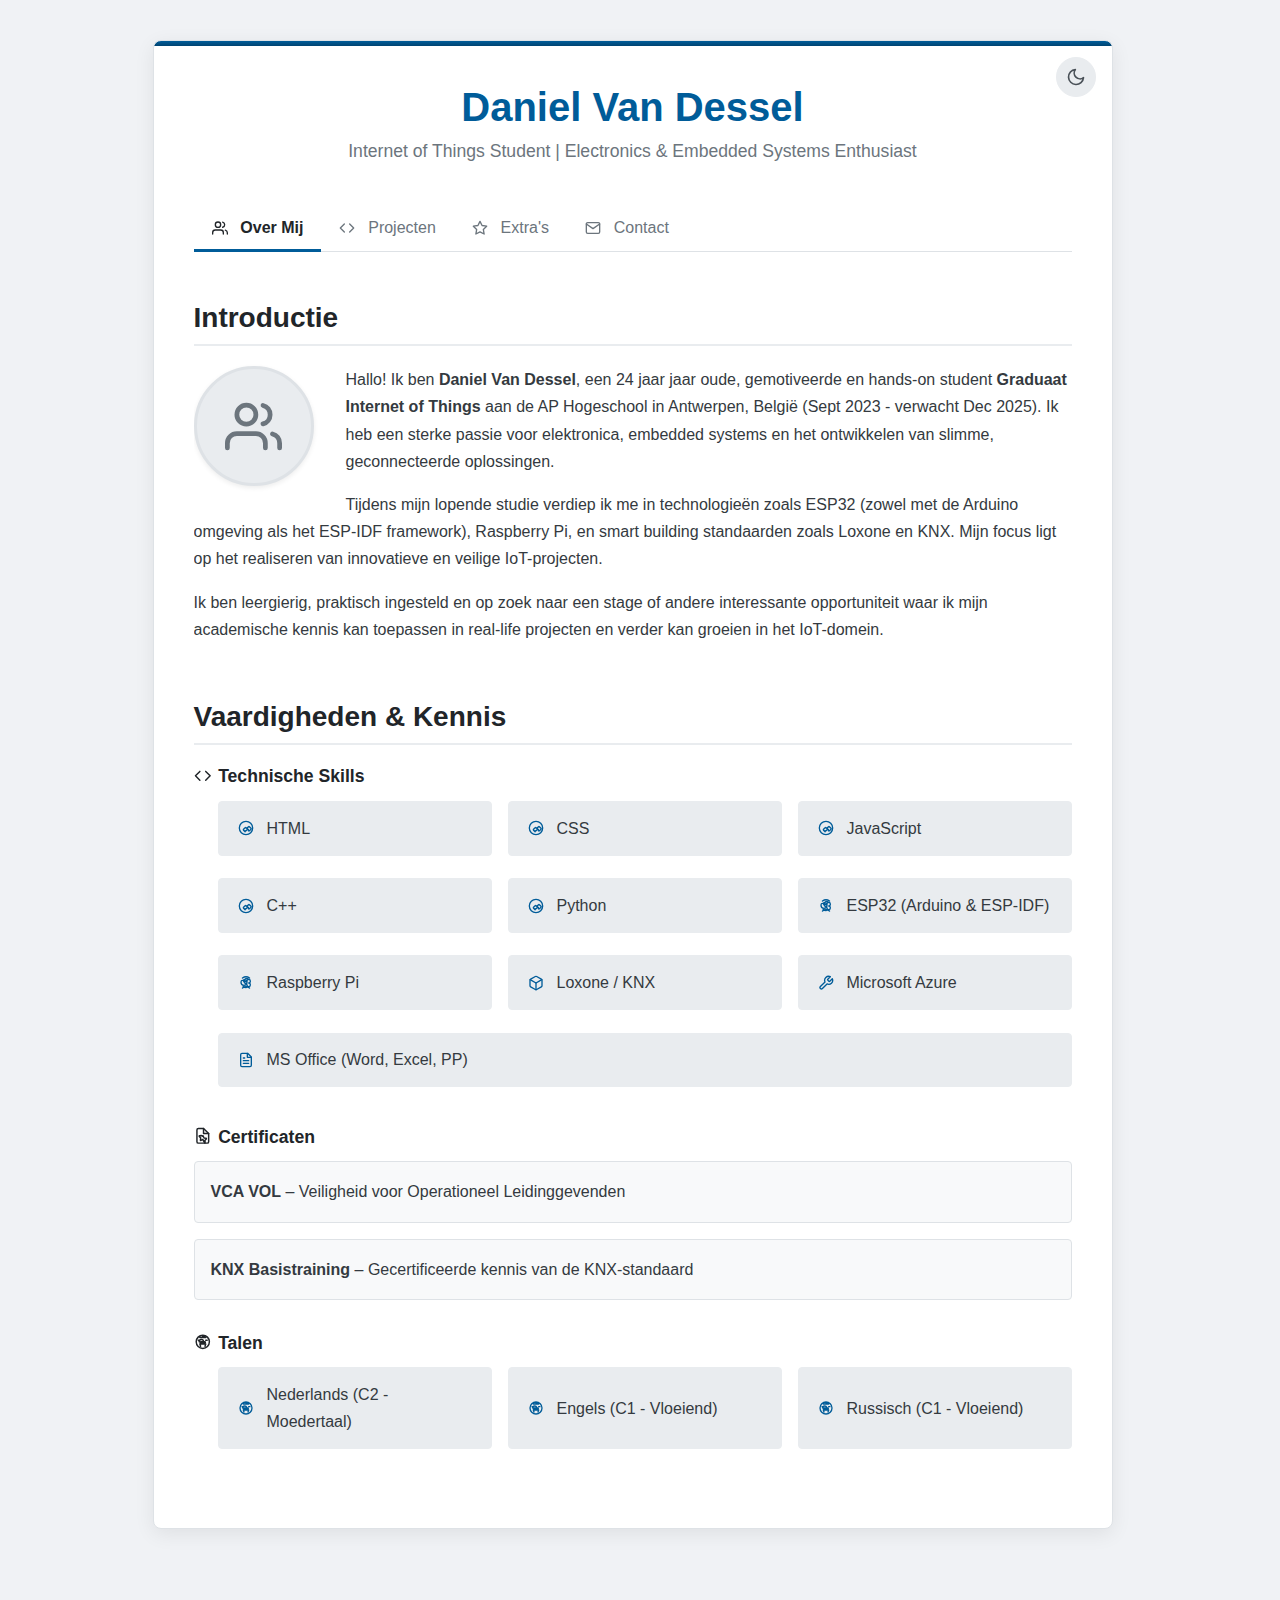
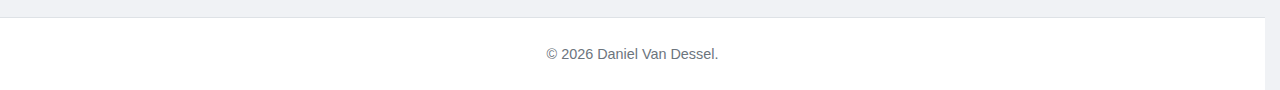
==== commit 0f298f10: "Website" ====
--- a/index.html
+++ b/index.html
@@ -11,13 +11,36 @@
     <link rel="stylesheet" href="style.css">
 </head>
 <body>
-    <!-- Inline SVG Icon Definitions (Nodig voor <use> in HTML) -->
-    <svg xmlns="http://www.w3.org/2000/svg" style="display: none;"> <symbol id="icon-code" viewBox="0 0 24 24" fill="none" stroke="currentColor" stroke-width="2" stroke-linecap="round" stroke-linejoin="round"><polyline points="16 18 22 12 16 6"></polyline><polyline points="8 6 2 12 8 18"></polyline></symbol> <symbol id="icon-tools" viewBox="0 0 24 24" fill="none" stroke="currentColor" stroke-width="2" stroke-linecap="round" stroke-linejoin="round"><path d="M14.7 6.3a1 1 0 0 0 0 1.4l1.6 1.6a1 1 0 0 0 1.4 0l3.77-3.77a6 6 0 0 1-7.94 7.94l-6.91 6.91a2.12 2.12 0 0 1-3-3l6.91-6.91a6 6 0 0 1 7.94-7.94l-3.76 3.76z"></path></symbol> <symbol id="icon-design" viewBox="0 0 24 24" fill="none" stroke="currentColor" stroke-width="2" stroke-linecap="round" stroke-linejoin="round"><path d="M21 16V8a2 2 0 0 0-1-1.73l-7-4a2 2 0 0 0-2 0l-7 4A2 2 0 0 0 3 8v8a2 2 0 0 0 1 1.73l7 4a2 2 0 0 0 2 0l7-4A2 2 0 0 0 21 16z"></path><polyline points="3.27 6.96 12 12.01 20.73 6.96"></polyline><line x1="12" y1="22.08" x2="12" y2="12"></line></symbol> <symbol id="icon-soft-skills" viewBox="0 0 24 24" fill="none" stroke="currentColor" stroke-width="2" stroke-linecap="round" stroke-linejoin="round"><path d="M17 21v-2a4 4 0 0 0-4-4H5a4 4 0 0 0-4 4v2"></path><circle cx="9" cy="7" r="4"></circle><path d="M23 21v-2a4 4 0 0 0-3-3.87"></path><path d="M16 3.13a4 4 0 0 1 0 7.75"></path></symbol> <symbol id="icon-email" viewBox="0 0 24 24" fill="none" stroke="currentColor" stroke-width="2" stroke-linecap="round" stroke-linejoin="round"><path d="M4 4h16c1.1 0 2 .9 2 2v12c0 1.1-.9 2-2 2H4c-1.1 0-2-.9-2-2V6c0-1.1.9-2 2-2z"></path><polyline points="22,6 12,13 2,6"></polyline></symbol> <symbol id="icon-linkedin" viewBox="0 0 24 24" fill="none" stroke="currentColor" stroke-width="2" stroke-linecap="round" stroke-linejoin="round"><path d="M16 8a6 6 0 0 1 6 6v7h-4v-7a2 2 0 0 0-2-2 2 2 0 0 0-2 2v7h-4v-7a6 6 0 0 1 6-6z"></path><rect x="2" y="9" width="4" height="12"></rect><circle cx="4" cy="4" r="2"></circle></symbol> <symbol id="icon-github" viewBox="0 0 24 24" fill="none" stroke="currentColor" stroke-width="2" stroke-linecap="round" stroke-linejoin="round"><path d="M9 19c-5 1.5-5-2.5-7-3m14 6v-3.87a3.37 3.37 0 0 0-.94-2.61c3.14-.35 6.44-1.54 6.44-7A5.44 5.44 0 0 0 20 4.77 5.07 5.07 0 0 0 19.91 1S18.73.65 16 2.48a13.38 13.38 0 0 0-7 0C6.27.65 5.09 1 5.09 1A5.07 5.07 0 0 0 5 4.77a5.44 5.44 0 0 0-1.5 3.78c0 5.42 3.3 6.61 6.44 7A3.37 3.37 0 0 0 9 18.13V22"></path></symbol> <symbol id="icon-link" viewBox="0 0 24 24" fill="none" stroke="currentColor" stroke-width="2" stroke-linecap="round" stroke-linejoin="round"><path d="M10 13a5 5 0 0 0 7.54.54l3-3a5 5 0 0 0-7.07-7.07l-1.72 1.71"></path><path d="M14 11a5 5 0 0 0-7.54-.54l-3 3a5 5 0 0 0 7.07 7.07l1.71-1.71"></path></symbol> <symbol id="icon-code-alt" viewBox="0 0 24 24" fill="none" stroke="currentColor" stroke-width="2" stroke-linecap="round" stroke-linejoin="round"><path d="M10.7 17.7l-2.4-2.4a1 1 0 0 1 0-1.4l2.4-2.4a1 1 0 0 1 1.4 0l1.6 1.6a1 1 0 0 1 0 1.4l-1.6 1.6a1 1 0 0 1-1.4 0zM15.7 14.7l-1.6-1.6a1 1 0 0 1 0-1.4l1.6-1.6a1 1 0 0 1 1.4 0l2.4 2.4a1 1 0 0 1 0 1.4l-2.4 2.4a1 1 0 0 1-1.4 0z"></path><circle cx="12" cy="12" r="10"></circle></symbol> <symbol id="icon-star" viewBox="0 0 24 24" fill="none" stroke="currentColor" stroke-width="2" stroke-linecap="round" stroke-linejoin="round"><polygon points="12 2 15.09 8.26 22 9.27 17 14.14 18.18 21.02 12 17.77 5.82 21.02 7 14.14 2 9.27 8.91 8.26 12 2"></polygon></symbol> <symbol id="icon-certificate" viewBox="0 0 24 24" fill="none" stroke="currentColor" stroke-width="2" stroke-linecap="round" stroke-linejoin="round"><path d="M13 2H6a2 2 0 0 0-2 2v16a2 2 0 0 0 2 2h12a2 2 0 0 0 2-2V9z"></path><polyline points="13 2 13 9 20 9"></polyline><path d="M11.998 17l-2.552 1.205a.5.5 0 0 1-.743-.533l.47-2.79-1.996-1.996a.5.5 0 0 1 .276-.848l2.773-.412L11.5 12.5a.5.5 0 0 1 .996 0l1.23 2.535 2.773.412a.5.5 0 0 1 .276.848l-1.996 1.996.47 2.79a.5.5 0 0 1-.743.533L11.998 17z"></path></symbol> <symbol id="icon-translate" viewBox="0 0 24 24" fill="none" stroke="currentColor" stroke-width="2" stroke-linecap="round" stroke-linejoin="round"><path d="M12 6V4M8 10H6M18 10h-2m-2-4V4M21 12a9 9 0 1 1-18 0 9 9 0 0 1 18 0zM9 18l-1-3h8l-1 3m-8-6a3 3 0 1 1 6 0M8 6h8M9.5 12a1 1 0 1 0 0 2h5a1 1 0 1 0 0-2h-5z"></path></symbol> <symbol id="icon-iot" viewBox="0 0 24 24" fill="none" stroke="currentColor" stroke-width="2" stroke-linecap="round" stroke-linejoin="round"><path d="M8.5 10a2.5 2.5 0 0 1 5 0V11a4.5 4.5 0 1 1-9 0v-.5A2.5 2.5 0 0 1 7 8h0a2.5 2.5 0 0 1 2.5 2.5V10Zm5 0V9a2.5 2.5 0 0 1 5 0v.5A2.5 2.5 0 0 1 16 12h0a2.5 2.5 0 0 1 2.5 2.5V15a2.5 2.5 0 0 1-5 0v-.5a2.5 2.5 0 0 1-1-2H10.5a2.5 2.5 0 0 1-1-2V10Z"/><path d="M8.83 7A6.01 6.01 0 0 0 12 5c1.61 0 3.1.63 4.24 1.76"/><path d="M6.7 4.5a9 9 0 0 1 10.6 0"/><path d="M14.17 17A6.01 6.01 0 0 0 12 19c-1.61 0-3.1-.63-4.24-1.76"/><path d="M17.3 19.5a9 9 0 0 0-10.6 0"/></symbol> <symbol id="icon-office" viewBox="0 0 24 24" fill="none" stroke="currentColor" stroke-width="2" stroke-linecap="round" stroke-linejoin="round"><path d="M14.5 2H6a2 2 0 0 0-2 2v16a2 2 0 0 0 2 2h12a2 2 0 0 0 2-2V7.5L14.5 2z"/><polyline points="14 2 14 8 20 8"/><line x1="16" y1="13" x2="8" y2="13"/><line x1="16" y1="17" x2="8" y2="17"/><line x1="10" y1="9" x2="8" y2="9"/></symbol> </svg>
+    <!-- Inline SVG Icon Definitions -->
+    <svg xmlns="http://www.w3.org/2000/svg" style="display: none;">
+        <symbol id="icon-code" viewBox="0 0 24 24" fill="none" stroke="currentColor" stroke-width="2" stroke-linecap="round" stroke-linejoin="round"><polyline points="16 18 22 12 16 6"></polyline><polyline points="8 6 2 12 8 18"></polyline></symbol>
+        <symbol id="icon-tools" viewBox="0 0 24 24" fill="none" stroke="currentColor" stroke-width="2" stroke-linecap="round" stroke-linejoin="round"><path d="M14.7 6.3a1 1 0 0 0 0 1.4l1.6 1.6a1 1 0 0 0 1.4 0l3.77-3.77a6 6 0 0 1-7.94 7.94l-6.91 6.91a2.12 2.12 0 0 1-3-3l6.91-6.91a6 6 0 0 1 7.94-7.94l-3.76 3.76z"></path></symbol>
+        <symbol id="icon-design" viewBox="0 0 24 24" fill="none" stroke="currentColor" stroke-width="2" stroke-linecap="round" stroke-linejoin="round"><path d="M21 16V8a2 2 0 0 0-1-1.73l-7-4a2 2 0 0 0-2 0l-7 4A2 2 0 0 0 3 8v8a2 2 0 0 0 1 1.73l7 4a2 2 0 0 0 2 0l7-4A2 2 0 0 0 21 16z"></path><polyline points="3.27 6.96 12 12.01 20.73 6.96"></polyline><line x1="12" y1="22.08" x2="12" y2="12"></line></symbol>
+        <symbol id="icon-soft-skills" viewBox="0 0 24 24" fill="none" stroke="currentColor" stroke-width="2" stroke-linecap="round" stroke-linejoin="round"><path d="M17 21v-2a4 4 0 0 0-4-4H5a4 4 0 0 0-4 4v2"></path><circle cx="9" cy="7" r="4"></circle><path d="M23 21v-2a4 4 0 0 0-3-3.87"></path><path d="M16 3.13a4 4 0 0 1 0 7.75"></path></symbol>
+        <symbol id="icon-email" viewBox="0 0 24 24" fill="none" stroke="currentColor" stroke-width="2" stroke-linecap="round" stroke-linejoin="round"><path d="M4 4h16c1.1 0 2 .9 2 2v12c0 1.1-.9 2-2 2H4c-1.1 0-2-.9-2-2V6c0-1.1.9-2 2-2z"></path><polyline points="22,6 12,13 2,6"></polyline></symbol>
+        <symbol id="icon-linkedin" viewBox="0 0 24 24" fill="none" stroke="currentColor" stroke-width="2" stroke-linecap="round" stroke-linejoin="round"><path d="M16 8a6 6 0 0 1 6 6v7h-4v-7a2 2 0 0 0-2-2 2 2 0 0 0-2 2v7h-4v-7a6 6 0 0 1 6-6z"></path><rect x="2" y="9" width="4" height="12"></rect><circle cx="4" cy="4" r="2"></circle></symbol>
+        <symbol id="icon-github" viewBox="0 0 24 24" fill="none" stroke="currentColor" stroke-width="2" stroke-linecap="round" stroke-linejoin="round"><path d="M9 19c-5 1.5-5-2.5-7-3m14 6v-3.87a3.37 3.37 0 0 0-.94-2.61c3.14-.35 6.44-1.54 6.44-7A5.44 5.44 0 0 0 20 4.77 5.07 5.07 0 0 0 19.91 1S18.73.65 16 2.48a13.38 13.38 0 0 0-7 0C6.27.65 5.09 1 5.09 1A5.07 5.07 0 0 0 5 4.77a5.44 5.44 0 0 0-1.5 3.78c0 5.42 3.3 6.61 6.44 7A3.37 3.37 0 0 0 9 18.13V22"></path></symbol>
+        <symbol id="icon-link" viewBox="0 0 24 24" fill="none" stroke="currentColor" stroke-width="2" stroke-linecap="round" stroke-linejoin="round"><path d="M10 13a5 5 0 0 0 7.54.54l3-3a5 5 0 0 0-7.07-7.07l-1.72 1.71"></path><path d="M14 11a5 5 0 0 0-7.54-.54l-3 3a5 5 0 0 0 7.07 7.07l1.71-1.71"></path></symbol>
+        <symbol id="icon-code-alt" viewBox="0 0 24 24" fill="none" stroke="currentColor" stroke-width="2" stroke-linecap="round" stroke-linejoin="round"><path d="M10.7 17.7l-2.4-2.4a1 1 0 0 1 0-1.4l2.4-2.4a1 1 0 0 1 1.4 0l1.6 1.6a1 1 0 0 1 0 1.4l-1.6 1.6a1 1 0 0 1-1.4 0zM15.7 14.7l-1.6-1.6a1 1 0 0 1 0-1.4l1.6-1.6a1 1 0 0 1 1.4 0l2.4 2.4a1 1 0 0 1 0 1.4l-2.4 2.4a1 1 0 0 1-1.4 0z"></path><circle cx="12" cy="12" r="10"></circle></symbol>
+        <symbol id="icon-star" viewBox="0 0 24 24" fill="none" stroke="currentColor" stroke-width="2" stroke-linecap="round" stroke-linejoin="round"><polygon points="12 2 15.09 8.26 22 9.27 17 14.14 18.18 21.02 12 17.77 5.82 21.02 7 14.14 2 9.27 8.91 8.26 12 2"></polygon></symbol>
+        <symbol id="icon-certificate" viewBox="0 0 24 24" fill="none" stroke="currentColor" stroke-width="2" stroke-linecap="round" stroke-linejoin="round"><path d="M13 2H6a2 2 0 0 0-2 2v16a2 2 0 0 0 2 2h12a2 2 0 0 0 2-2V9z"></path><polyline points="13 2 13 9 20 9"></polyline><path d="M11.998 17l-2.552 1.205a.5.5 0 0 1-.743-.533l.47-2.79-1.996-1.996a.5.5 0 0 1 .276-.848l2.773-.412L11.5 12.5a.5.5 0 0 1 .996 0l1.23 2.535 2.773.412a.5.5 0 0 1 .276.848l-1.996 1.996.47 2.79a.5.5 0 0 1-.743.533L11.998 17z"></path></symbol>
+        <symbol id="icon-translate" viewBox="0 0 24 24" fill="none" stroke="currentColor" stroke-width="2" stroke-linecap="round" stroke-linejoin="round"><path d="M12 6V4M8 10H6M18 10h-2m-2-4V4M21 12a9 9 0 1 1-18 0 9 9 0 0 1 18 0zM9 18l-1-3h8l-1 3m-8-6a3 3 0 1 1 6 0M8 6h8M9.5 12a1 1 0 1 0 0 2h5a1 1 0 1 0 0-2h-5z"></path></symbol>
+        <symbol id="icon-iot" viewBox="0 0 24 24" fill="none" stroke="currentColor" stroke-width="2" stroke-linecap="round" stroke-linejoin="round"><path d="M8.5 10a2.5 2.5 0 0 1 5 0V11a4.5 4.5 0 1 1-9 0v-.5A2.5 2.5 0 0 1 7 8h0a2.5 2.5 0 0 1 2.5 2.5V10Zm5 0V9a2.5 2.5 0 0 1 5 0v.5A2.5 2.5 0 0 1 16 12h0a2.5 2.5 0 0 1 2.5 2.5V15a2.5 2.5 0 0 1-5 0v-.5a2.5 2.5 0 0 1-1-2H10.5a2.5 2.5 0 0 1-1-2V10Z"/><path d="M8.83 7A6.01 6.01 0 0 0 12 5c1.61 0 3.1.63 4.24 1.76"/><path d="M6.7 4.5a9 9 0 0 1 10.6 0"/><path d="M14.17 17A6.01 6.01 0 0 0 12 19c-1.61 0-3.1-.63-4.24-1.76"/><path d="M17.3 19.5a9 9 0 0 0-10.6 0"/></symbol>
+        <symbol id="icon-office" viewBox="0 0 24 24" fill="none" stroke="currentColor" stroke-width="2" stroke-linecap="round" stroke-linejoin="round"><path d="M14.5 2H6a2 2 0 0 0-2 2v16a2 2 0 0 0 2 2h12a2 2 0 0 0 2-2V7.5L14.5 2z"/><polyline points="14 2 14 8 20 8"/><line x1="16" y1="13" x2="8" y2="13"/><line x1="16" y1="17" x2="8" y2="17"/><line x1="10" y1="9" x2="8" y2="9"/></symbol>
+        <symbol id="icon-sun" viewBox="0 0 24 24" fill="none" stroke="currentColor" stroke-width="2" stroke-linecap="round" stroke-linejoin="round"><circle cx="12" cy="12" r="5"></circle><line x1="12" y1="1" x2="12" y2="3"></line><line x1="12" y1="21" x2="12" y2="23"></line><line x1="4.22" y1="4.22" x2="5.64" y2="5.64"></line><line x1="18.36" y1="18.36" x2="19.78" y2="19.78"></line><line x1="1" y1="12" x2="3" y2="12"></line><line x1="21" y1="12" x2="23" y2="12"></line><line x1="4.22" y1="19.78" x2="5.64" y2="18.36"></line><line x1="18.36" y1="5.64" x2="19.78" y2="4.22"></line></symbol>
+        <symbol id="icon-moon" viewBox="0 0 24 24" fill="none" stroke="currentColor" stroke-width="2" stroke-linecap="round" stroke-linejoin="round"><path d="M21 12.79A9 9 0 1 1 11.21 3 7 7 0 0 0 21 12.79z"></path></symbol>
+    </svg>
 
     <div class="container">
+        <button id="theme-toggle" type="button" title="Toggle theme" aria-label="Toggle theme">
+            <svg class="icon-theme" aria-hidden="true">
+                 <use id="theme-toggle-icon" xlink:href="#icon-moon"></use>
+             </svg>
+        </button>
+
         <header>
-            <h1>Daniel Van Dessel</h1>
-            <p class="tagline">Internet of Things Student | Electronics & Embedded Systems Enthusiast</p>
+             <h1>Daniel Van Dessel</h1>
+             <p class="tagline">Internet of Things Student | Electronics & Embedded Systems Enthusiast</p>
         </header>
 
         <main>
@@ -57,13 +80,26 @@
                  <h2>Projecten</h2>
                  <p class="subtle">Mijn voornaamste project is momenteel mijn eindwerk.</p>
                  <div class="project">
-                     <div class="project-placeholder"><span>Architectuur Diagram Placeholder</span></div>
-                     <h3>Eindproject: Sensorio - Enhanced Security Edition</h3>
+                     <!-- Slideshow Container -->
+                     <div class="slideshow-container">
+                         <div class="slideshow-placeholder"><span>Afbeeldingen worden geladen...</span></div>
+                         <!-- Afbeeldingen zonder loading="lazy" en met simpele onerror -->
+                         <img src="images/project1/image1.png" alt="Project Afbeelding 1" class="project-slide" onerror="this.style.display='none';">
+                         <img src="images/project1/image2.png" alt="Project Afbeelding 2" class="project-slide" onerror="this.style.display='none';">
+                         <img src="images/project1/schema.png" alt="Project Schema" class="project-slide" onerror="this.style.display='none';">
+                         <!-- Navigatie knoppen -->
+                         <button class="prev" onclick="changeSlide(-1, this)">❮</button>
+                         <button class="next" onclick="changeSlide(1, this)">❯</button>
+                     </div>
+                     <!-- Einde Slideshow Container -->
+
+                     <h3>Eindproject: Veilige luchtkwaliteit meter</h3>
                      <p>Dit Graduaatsproject transformeert een basis IoT-monitoringsysteem naar een <strong>robuust beveiligd platform</strong>. Het doel is niet alleen omgevingsdata (zoals luchtkwaliteit via CO2-sensoren) te meten, maar ook om robuuste <strong>fysieke beveiliging</strong> en <strong>manipulatiedetectie</strong> te integreren voor het apparaat zelf.</p>
                      <p>Belangrijke vernieuwingen omvatten de strategische keuze voor het <strong>ESP-IDF framework</strong> (i.p.v. de standaard Arduino core voor ESP32) vanwege de toegang tot geavanceerde security features zoals <strong>Secure Boot V2</strong> en <strong>Flash Encryption</strong>. Dit beschermt de firmware en gevoelige data (zoals mTLS keys en RFID tags) tegen uitlezen en modificatie, zelfs bij fysieke toegang tot de hardware.</p>
                      <p>Communicatie gebeurt via MQTT over een directe <strong>end-to-end mTLS verbinding</strong> tussen de ESP32 en de Mosquitto broker, wat zorgt voor encryptie én wederzijdse authenticatie. Verder omvat het project <strong>fysieke toegangscontrole</strong> (RFID lezer, elektromagnetisch slot), geavanceerde <strong>tampering detectie</strong> (IMU, afstandssensor) en <strong>actieve alarmfuncties</strong> (lokale speaker, Discord webhook notificaties).</p>
                      <div class="project-tags"> <span class="tag">IoT Security</span><span class="tag">Embedded Systems</span> <span class="tag">ESP32</span><span class="tag">ESP-IDF</span> <span class="tag">mTLS</span><span class="tag">MQTT</span> <span class="tag">Secure Boot</span><span class="tag">Flash Encryption</span> <span class="tag">RFID</span><span class="tag">IMU</span> <span class="tag">Tamper Detection</span><span class="tag">Docker</span> </div>
                  </div>
+                 <!-- Voeg hier eventueel meer .project divs toe -->
              </div>
              <div id="Extra" class="tab-content">
                  <h2>Extra's</h2>
@@ -78,15 +114,15 @@
                  <p>Interesse in een samenwerking, een stageplaats, of gewoon een vraag? Aarzel niet om contact op te nemen!</p>
                  <ul>
                      <li><svg class="icon large"><use xlink:href="#icon-email"/></svg><a href="mailto:daniel6592001@gmail.com">daniel6592001@gmail.com</a></li>
-                     <li><svg class="icon large"><use xlink:href="#icon-linkedin"/></svg><a href="[Link naar jouw LinkedIn profiel]" target="_blank" rel="noopener noreferrer">[Voeg hier je LinkedIn profiel link toe]</a></li>
-                     <li><svg class="icon large"><use xlink:href="#icon-github"/></svg><a href="[Link naar jouw GitHub profiel]" target="_blank" rel="noopener noreferrer">[Voeg hier je GitHub profiel link toe]</a></li>
+                     <li><svg class="icon large"><use xlink:href="#icon-linkedin"/></svg><a href="https://www.linkedin.com/in/daniel-van-dessel/" target="_blank" rel="noopener noreferrer">LinkedIn Profiel</a></li>
+                     <li><svg class="icon large"><use xlink:href="#icon-github"/></svg><a href="https://github.com/Daniel6590" target="_blank" rel="noopener noreferrer">GitHub Profiel</a></li>
                  </ul>
              </div>
         </main>
     </div><!-- End Container -->
 
     <footer>
-         &copy; <span id="year"></span> Daniel Van Dessel.
+         © <span id="year"></span> Daniel Van Dessel.
     </footer>
 
     <!-- Link JavaScript -->
--- a/style.css
+++ b/style.css
@@ -1,42 +1,117 @@
 /* --- Global Styles & Variables --- */
 :root {
-    --primary-color: #005c99; --primary-color-hover: #004471; --secondary-accent: #6f42c1;
-    --gradient-start: var(--primary-color); --gradient-end: var(--primary-color-hover);
-    /* Light Mode */
-    --page-bg-color: #f0f2f5; --container-bg-color: #ffffff; --project-bg-color: #fdfdfd;
-    --text-color: #343a40; --heading-color: #212529; --subtle-text-color: #6c757d;
-    --border-color: #dee2e6; --subtle-border-color: #e9ecef; --hover-bg-color: #e9ecef;
-    --active-tab-border: var(--primary-color); --shadow-color: rgba(0, 0, 0, 0.075);
-    --link-color: var(--primary-color); --link-hover-color: var(--primary-color-hover);
-    --footer-text-color: #6c757d; --icon-color: #495057;
-    --tag-bg-color: #e9ecef; --tag-text-color: #495057;
+    --primary-color: #005c99;
+    --primary-color-hover: #004471;
+    --secondary-accent: #6f42c1;
+    --gradient-start: var(--primary-color);
+    --gradient-end: var(--primary-color-hover);
+    /* Light Mode (Default) */
+    --page-bg-color: #f0f2f5;
+    --container-bg-color: #ffffff;
+    --project-bg-color: #fdfdfd;
+    --text-color: #343a40;
+    --heading-color: #212529;
+    --subtle-text-color: #6c757d;
+    --border-color: #dee2e6;
+    --subtle-border-color: #e9ecef;
+    --hover-bg-color: #e9ecef;
+    --active-tab-border: var(--primary-color);
+    --shadow-color: rgba(0, 0, 0, 0.075);
+    --link-color: var(--primary-color);
+    --link-hover-color: var(--primary-color-hover);
+    --footer-text-color: #6c757d;
+    --icon-color: #495057;
+    --tag-bg-color: #e9ecef;
+    --tag-text-color: #495057;
     --certificate-bg: #f8f9fa;
     /* Shared */
-    --content-max-width: 960px; --border-radius: 8px; --border-radius-small: 4px;
+    --content-max-width: 960px;
+    --border-radius: 8px;
+    --border-radius-small: 4px;
     --transition-speed: 0.25s;
     --font-stack: -apple-system, BlinkMacSystemFont, "Segoe UI", Roboto, Oxygen, Ubuntu, Cantarell, "Fira Sans", "Droid Sans", "Helvetica Neue", sans-serif;
-}
-/* --- Dark Mode Overrides --- */
-@media (prefers-color-scheme: dark) {
-    :root {
-        --page-bg-color: #121212; --container-bg-color: #1e1e1e; --project-bg-color: #252525;
-        --text-color: #e0e0e0; --heading-color: #ffffff; --subtle-text-color: #adb5bd;
-        --border-color: #444444; --subtle-border-color: #333333; --hover-bg-color: #343a40;
-        --active-tab-border: #4dabf7; --shadow-color: rgba(0, 0, 0, 0.2);
-        --link-color: #4dabf7; --link-hover-color: #74c0fc; --footer-text-color: #adb5bd;
-        --icon-color: #ced4da; --tag-bg-color: #343a40; --tag-text-color: #ced4da;
-        --gradient-start: #1e1e1e; --gradient-end: #1e1e1e; --certificate-bg: #2a2a2a;
-    }
-}
+
+    color-scheme: light dark;
+}
+
+/* --- Dark Mode Definition Function --- */
+:is(html[data-theme='dark'], html.dark-mode-preferred:not([data-theme='light'])) {
+    --page-bg-color: #121212;
+    --container-bg-color: #1e1e1e;
+    --project-bg-color: #252525;
+    --text-color: #e0e0e0;
+    --heading-color: #ffffff;
+    --subtle-text-color: #adb5bd;
+    --border-color: #444444;
+    --subtle-border-color: #333333;
+    --hover-bg-color: #343a40;
+    --active-tab-border: #4dabf7;
+    --shadow-color: rgba(0, 0, 0, 0.2);
+    --link-color: #4dabf7;
+    --link-hover-color: #74c0fc;
+    --footer-text-color: #adb5bd;
+    --icon-color: #ced4da;
+    --tag-bg-color: #343a40;
+    --tag-text-color: #ced4da;
+    --gradient-start: #1e1e1e;
+    --gradient-end: #1e1e1e;
+    --certificate-bg: #2a2a2a;
+
+    /* Specific dark mode styles */
+    .slideshow-container { border-color: var(--border-color); }
+    .slideshow-placeholder { background-color: var(--hover-bg-color); color: var(--subtle-text-color); }
+    h1 { color: var(--link-color); }
+    #theme-toggle { border-color: var(--border-color); background-color: #2a2a2a; }
+    #theme-toggle:hover { background-color: #343a40; }
+    #theme-toggle svg { color: var(--icon-color); }
+    .info-item .icon { color: var(--link-color); }
+}
+
 /* --- Base & General --- */
 * { box-sizing: border-box; margin: 0; padding: 0; }
-html { scroll-behavior: smooth; scrollbar-gutter: stable; /* Voorkomt layout shift */ overflow-y: auto; font-size: 16px; }
+html { scroll-behavior: smooth; scrollbar-gutter: stable; overflow-y: auto; font-size: 16px; }
 body { font-family: var(--font-stack); line-height: 1.7; color: var(--text-color); background-color: var(--page-bg-color); display: flex; flex-direction: column; min-height: 100vh; transition: background-color var(--transition-speed), color var(--transition-speed); }
-.container { width: 90%; max-width: var(--content-max-width); margin: 2.5rem auto; background: linear-gradient(180deg, var(--gradient-start) 0%, var(--gradient-end) 5px), var(--container-bg-color); background-repeat: no-repeat; background-size: 100% 5px, 100% 100%; padding: 2.5rem; border-radius: var(--border-radius); box-shadow: 0 5px 20px var(--shadow-color); flex-grow: 1; transition: background-color var(--transition-speed), box-shadow var(--transition-speed), background var(--transition-speed), padding var(--transition-speed); border: 1px solid var(--border-color); }
+.container {
+    width: 90%; max-width: var(--content-max-width); margin: 2.5rem auto;
+    background: linear-gradient(180deg, var(--gradient-start) 0%, var(--gradient-end) 5px), var(--container-bg-color);
+    background-repeat: no-repeat; background-size: 100% 5px, 100% 100%;
+    padding: 2.5rem; border-radius: var(--border-radius); box-shadow: 0 5px 20px var(--shadow-color);
+    flex-grow: 1; transition: background-color var(--transition-speed), box-shadow var(--transition-speed), background var(--transition-speed), padding var(--transition-speed), border-color var(--transition-speed);
+    border: 1px solid var(--border-color);
+    position: relative;
+}
+
+/* --- Theme Toggle Button --- */
+#theme-toggle {
+    position: absolute;
+    top: 1rem;
+    right: 1rem;
+    background-color: var(--hover-bg-color);
+    border: 1px solid var(--subtle-border-color);
+    border-radius: 50%;
+    width: 40px;
+    height: 40px;
+    padding: 0;
+    display: flex;
+    align-items: center;
+    justify-content: center;
+    cursor: pointer;
+    transition: background-color var(--transition-speed), border-color var(--transition-speed);
+    z-index: 10;
+}
+#theme-toggle:hover { background-color: var(--border-color); }
+#theme-toggle:focus-visible { outline: 2px solid var(--primary-color); outline-offset: 2px; }
+#theme-toggle svg.icon-theme { width: 20px; height: 20px; color: var(--icon-color); margin: 0; vertical-align: middle; transition: color var(--transition-speed); }
+@media (max-width: 768px) {
+    #theme-toggle { top: 0.75rem; right: 0.75rem; width: 36px; height: 36px; }
+    #theme-toggle svg.icon-theme { width: 18px; height: 18px; }
+}
+@media (max-width: 480px) { #theme-toggle { top: 0.5rem; right: 0.5rem; } }
+
 /* --- Typography & Links --- */
-h1, h2, h3, h4 { color: var(--heading-color); margin-bottom: 1.25rem; line-height: 1.3; font-weight: 600; }
+h1, h2, h3, h4 { color: var(--heading-color); margin-bottom: 1.25rem; line-height: 1.3; font-weight: 600; transition: color var(--transition-speed); }
 h1 { text-align: center; margin-bottom: 0.5rem; font-size: 2.5rem; color: var(--primary-color); font-weight: 700; }
-h2 { font-size: 1.75rem; border-bottom: 2px solid var(--subtle-border-color); padding-bottom: 0.5rem; margin-top: 2rem; }
+h2 { font-size: 1.75rem; border-bottom: 2px solid var(--subtle-border-color); padding-bottom: 0.5rem; margin-top: 2rem; transition: border-color var(--transition-speed), color var(--transition-speed); }
 h2:first-of-type { margin-top: 0; }
 h3 { font-size: 1.3rem; }
 h4 { font-size: 1.1rem; color: var(--heading-color); margin-bottom: 0.8rem; font-weight: 600;}
@@ -46,15 +121,15 @@
 strong { font-weight: 700; }
 ul { margin-left: 1.5rem; margin-bottom: 1rem; }
 li { margin-bottom: 0.4rem; }
-code { background-color: var(--hover-bg-color); padding: 0.2em 0.4em; margin: 0; font-size: 85%; border-radius: var(--border-radius-small); font-family: SFMono-Regular, Consolas, "Liberation Mono", Menlo, monospace; color: var(--text-color); }
+code { background-color: var(--hover-bg-color); padding: 0.2em 0.4em; margin: 0; font-size: 85%; border-radius: var(--border-radius-small); font-family: SFMono-Regular, Consolas, "Liberation Mono", Menlo, monospace; color: var(--text-color); transition: background-color var(--transition-speed), color var(--transition-speed); }
 /* --- Helper Classes & Icons --- */
 .text-center { text-align: center; }
-.tagline { text-align: center; margin-top: -0.25rem; margin-bottom: 2.5rem; color: var(--subtle-text-color); font-size: 1.1rem; }
-.subtle { color: var(--subtle-text-color); font-size: 0.9em; }
+.tagline { text-align: center; margin-top: -0.25rem; margin-bottom: 2.5rem; color: var(--subtle-text-color); font-size: 1.1rem; transition: color var(--transition-speed); }
+.subtle { color: var(--subtle-text-color); font-size: 0.9em; transition: color var(--transition-speed); }
 .icon { display: inline-block; width: 1em; height: 1em; vertical-align: -0.125em; fill: currentColor; margin-right: 0.4em; }
 .icon.large { width: 1.4em; height: 1.4em; vertical-align: -0.25em; margin-right: 0.8em;}
 /* --- Tabs --- */
-.tab-container { border-bottom: 1px solid var(--border-color); margin-bottom: 2rem; display: flex; flex-wrap: wrap; }
+.tab-container { border-bottom: 1px solid var(--border-color); margin-bottom: 2rem; display: flex; flex-wrap: wrap; transition: border-color var(--transition-speed); }
 .tab-button { background-color: transparent; border: none; outline: none; cursor: pointer; padding: 12px 18px; transition: background-color var(--transition-speed), color var(--transition-speed), border-color var(--transition-speed); font-size: 1rem; font-weight: 500; border-bottom: 3px solid transparent; margin-bottom: -1px; color: var(--subtle-text-color); flex-shrink: 0; white-space: nowrap; display: inline-flex; align-items: center; gap: 0.4em; }
 .tab-button:hover { background-color: var(--hover-bg-color); color: var(--text-color); }
 .tab-button.active { border-bottom-color: var(--active-tab-border); color: var(--heading-color); font-weight: 600; }
@@ -63,39 +138,92 @@
 @keyframes fadeIn { from { opacity: 0; transform: translateY(5px); } to { opacity: 1; transform: translateY(0); } }
 /* --- About Me Section --- */
 #OverMij .about-intro { margin-bottom: 2.5rem; overflow: hidden; }
-#OverMij .profile-pic-container { float: left; width: 120px; height: 120px; margin: 0 2rem 1rem 0; border-radius: 50%; background-color: var(--hover-bg-color); border: 3px solid var(--border-color); box-shadow: 0 2px 5px var(--shadow-color); display: flex; align-items: center; justify-content: center; }
-#OverMij .profile-pic-container svg { width: 50%; height: 50%; color: var(--subtle-text-color); }
+#OverMij .profile-pic-container { float: left; width: 120px; height: 120px; margin: 0 2rem 1rem 0; border-radius: 50%; background-color: var(--hover-bg-color); border: 3px solid var(--border-color); box-shadow: 0 2px 5px var(--shadow-color); display: flex; align-items: center; justify-content: center; transition: background-color var(--transition-speed), border-color var(--transition-speed), box-shadow var(--transition-speed); }
+#OverMij .profile-pic-container svg { width: 50%; height: 50%; color: var(--subtle-text-color); transition: color var(--transition-speed); }
 /* --- Skills, Certificaten, Talen --- */
 .info-section { margin-top: 2.5rem; }
 .info-category { margin-bottom: 2rem; }
 .info-list { list-style: none; padding: 0; display: flex; flex-wrap: wrap; gap: 1rem; }
-.info-item { background-color: var(--hover-bg-color); border: 1px solid var(--subtle-border-color); border-radius: var(--border-radius-small); padding: 0.8rem 1.2rem; display: flex; align-items: center; transition: transform var(--transition-speed), box-shadow var(--transition-speed); flex-basis: calc(33.33% - 1rem); min-width: 180px; flex-grow: 1; }
+.info-item { background-color: var(--hover-bg-color); border: 1px solid var(--subtle-border-color); border-radius: var(--border-radius-small); padding: 0.8rem 1.2rem; display: flex; align-items: center; transition: transform var(--transition-speed), box-shadow var(--transition-speed), background-color var(--transition-speed), border-color var(--transition-speed); flex-basis: calc(33.33% - 1rem); min-width: 180px; flex-grow: 1; }
 .info-item:hover { transform: translateY(-3px); box-shadow: 0 4px 8px var(--shadow-color); }
-.info-item .icon { color: var(--primary-color); flex-shrink: 0; margin-right: 0.8em; }
+.info-item .icon { color: var(--primary-color); flex-shrink: 0; margin-right: 0.8em; transition: color var(--transition-speed); }
 .info-item span { flex-grow: 1; text-align: left; font-weight: 500; }
-.certificate-item { padding: 1rem; background-color: var(--certificate-bg); border: 1px solid var(--border-color); margin-bottom: 1rem; border-radius: var(--border-radius-small); }
+.certificate-item { padding: 1rem; background-color: var(--certificate-bg); border: 1px solid var(--border-color); margin-bottom: 1rem; border-radius: var(--border-radius-small); transition: background-color var(--transition-speed), border-color var(--transition-speed); }
 .certificate-item p { margin-bottom: 0; }
 /* --- Projects Section --- */
-.project { background-color: var(--project-bg-color); border: 1px solid var(--border-color); padding: 1.5rem 2rem; margin-bottom: 2rem; border-radius: var(--border-radius); box-shadow: 0 3px 8px var(--shadow-color); transition: transform var(--transition-speed), box-shadow var(--transition-speed), background-color var(--transition-speed), border-color var(--transition-speed); overflow: hidden; }
-.project:hover { transform: translateY(-5px); box-shadow: 0 6px 15px var(--shadow-color); }
-.project img, .project-placeholder { width: 100%; height: 0; padding-bottom: 56.25%; position: relative; background: var(--hover-bg-color); border-radius: var(--border-radius-small); margin-bottom: 1.5rem; border: 1px solid var(--subtle-border-color); }
-.project-placeholder span { position: absolute; top: 50%; left: 50%; transform: translate(-50%, -50%); font-size:0.8em; color: var(--subtle-text-color); text-align:center; padding: 1em; }
-.project h3 { margin-top: 0; margin-bottom: 0.5rem; color: var(--heading-color); display: flex; align-items: center; flex-wrap: wrap; }
+.project { background-color: var(--project-bg-color); border: 1px solid var(--border-color); padding: 1.5rem 2rem; margin-bottom: 2rem; border-radius: var(--border-radius); box-shadow: 0 3px 8px var(--shadow-color); transition: background-color var(--transition-speed), border-color var(--transition-speed), box-shadow var(--transition-speed); overflow: hidden; }
+.project h3 { margin-top: 0; margin-bottom: 0.5rem; color: var(--heading-color); display: flex; align-items: center; flex-wrap: wrap; transition: color var(--transition-speed); }
 .project-links { margin-left: auto; padding-left: 1rem; display: flex; gap: 0.8rem; align-items: center; }
-.project-links a { font-size: 1.2rem; color: var(--link-color); display: inline-block; line-height: 1; }
+.project-links a { font-size: 1.2rem; color: var(--link-color); display: inline-block; line-height: 1; transition: color var(--transition-speed); }
 .project-links a:hover { color: var(--link-hover-color); }
 .project-tags { margin: 1rem 0; }
-.tag { display: inline-block; background-color: var(--tag-bg-color); color: var(--tag-text-color); font-size: 0.8em; padding: 0.3em 0.8em; border-radius: 1em; margin-right: 0.5em; margin-bottom: 0.5em; font-weight: 500; white-space: nowrap; }
+.tag { display: inline-block; background-color: var(--tag-bg-color); color: var(--tag-text-color); font-size: 0.8em; padding: 0.3em 0.8em; border-radius: 1em; margin-right: 0.5em; margin-bottom: 0.5em; font-weight: 500; white-space: nowrap; transition: background-color var(--transition-speed), color var(--transition-speed); }
+
+/* --- Slideshow Stijlen --- */
+.slideshow-container {
+    position: relative;
+    max-width: 100%;
+    height: 350px;
+    margin-bottom: 1.5rem;
+    overflow: hidden;
+    background-color: #ffffff;
+    border-radius: var(--border-radius-small);
+    border: 1px solid var(--border-color);
+    transition: border-color var(--transition-speed), background-color var(--transition-speed); /* background-color transition kan evt weg */
+}
+.slideshow-placeholder { position: absolute; top: 0; left: 0; width: 100%; height: 100%; display: none; align-items: center; justify-content: center; background-color: var(--hover-bg-color); color: var(--subtle-text-color); font-size: 0.9em; text-align: center; padding: 1em; z-index: 1; transition: background-color var(--transition-speed), color var(--transition-speed); }
+.project-slide { display: none; position: absolute; top: 0; left: 0; width: 100%; height: 100%; opacity: 0; transition: opacity 0.6s ease-in-out; object-fit: cover; object-position: center center; vertical-align: middle; }
+.project-slide.active-slide { display: block; opacity: 1; z-index: 2; }
+.slideshow-container .prev, .slideshow-container .next { display: none; cursor: pointer; position: absolute; top: 50%; width: auto; padding: 16px; margin-top: -22px; color: white; font-weight: bold; font-size: 18px; transition: background-color 0.3s ease; border-radius: 0 3px 3px 0; user-select: none; background-color: rgba(0, 0, 0, 0.4); border: none; z-index: 3; }
+.slideshow-container .next { right: 0; border-radius: 3px 0 0 3px; }
+.slideshow-container .prev:hover, .slideshow-container .next:hover { background-color: rgba(0, 0, 0, 0.7); }
+
 /* --- Contact Section --- */
 #Contact ul { list-style: none; padding: 0; margin: 1.5rem 0 0 0; }
 #Contact li { display: flex; align-items: center; margin-bottom: 1.25rem; font-size: 1.05rem; }
-#Contact .icon { color: var(--icon-color); }
+#Contact .icon { color: var(--icon-color); transition: color var(--transition-speed); }
 #Contact a { font-weight: normal; }
 /* --- Extra Section --- */
 .learning-interests { margin-top: 1rem; }
 /* --- Footer --- */
 footer { text-align: center; padding: 1.5rem; margin-top: 3rem; color: var(--footer-text-color); font-size: 0.9em; background-color: var(--container-bg-color); border-top: 1px solid var(--border-color); transition: background-color var(--transition-speed), color var(--transition-speed), border-color var(--transition-speed); }
+
 /* --- Responsive Design --- */
-@media (max-width: 992px) { .container { width: 92%; padding: 2rem; margin: 2rem auto; } .info-item { flex-basis: calc(50% - 0.75rem); min-width: 160px; } }
-@media (max-width: 768px) { h1 { font-size: 2.2rem; } h2 { font-size: 1.6rem; } .container { padding: 1.5rem; margin: 1.5rem auto; } .tagline { font-size: 1rem; margin-bottom: 2rem;} #OverMij .profile-pic-container { float: none; display: flex; align-items: center; justify-content: center; margin: 0 auto 1.5rem auto; width: 100px; height: 100px;} .project { padding: 1.5rem; } .project h3 { flex-direction: column; align-items: flex-start; } .project-links { margin-left: 0; margin-top: 0.5rem; } .info-item { flex-basis: 100%; } .tab-button { padding: 10px 15px; font-size: 0.95rem; } }
-@media (max-width: 480px) { html { font-size: 15px; } .container { width: 95%; padding: 1.25rem 1rem; margin: 1rem auto; } h1 { font-size: 2rem; margin-bottom: 0.25rem;} h2 { font-size: 1.4rem; } .tagline { font-size: 0.9rem; margin-bottom: 1.5rem; } .tab-container { flex-direction: column; border-bottom: none; margin-bottom: 1.5rem; } .tab-button { width: 100%; text-align: left; justify-content: flex-start; border-bottom: 1px solid var(--border-color); margin-bottom: 0; border-radius: 0; border-left: 3px solid transparent; border-bottom-width: 1px; padding: 12px 15px; } .tab-button.active { border-bottom-color: var(--border-color); border-left-color: var(--active-tab-border); background-color: var(--hover-bg-color); font-weight: 600; } .tab-button:last-child { border-bottom: 1px solid var(--border-color); } .tab-button.active:last-child { border-bottom-color: var(--border-color); } #Contact ul { margin-top: 1rem; } #Contact li { flex-direction: column; align-items: flex-start; } #Contact .icon { margin-bottom: 0.3rem; } .project { padding: 1.25rem 1rem; } .project-tags .tag { font-size: 0.75em; padding: 0.25em 0.6em; } .info-item { padding: 0.6rem 1rem; } }+@media (max-width: 992px) {
+    .container { width: 92%; padding: 2rem; margin: 2rem auto; }
+    .info-item { flex-basis: calc(50% - 0.75rem); min-width: 160px; }
+}
+@media (max-width: 768px) {
+    h1 { font-size: 2.2rem; }
+    h2 { font-size: 1.6rem; }
+    .container { padding: 1.5rem; margin: 1.5rem auto; }
+    .tagline { font-size: 1rem; margin-bottom: 2rem;}
+    #OverMij .about-intro { margin-bottom: 1.5rem; }
+    #OverMij .profile-pic-container { float: none; display: flex; align-items: center; justify-content: center; margin: 0 auto 1.5rem auto; width: 100px; height: 100px;}
+    .project { padding: 1.5rem; }
+    .project h3 { flex-direction: column; align-items: flex-start; }
+    .project-links { margin-left: 0; margin-top: 0.5rem; }
+    .info-item { flex-basis: 100%; }
+    .tab-button { padding: 10px 15px; font-size: 0.95rem; }
+    .slideshow-container { height: 300px; }
+}
+@media (max-width: 480px) {
+    html { font-size: 15px; }
+    .container { width: 95%; padding: 1.25rem 1rem; margin: 1rem auto; }
+    h1 { font-size: 2rem; margin-bottom: 0.25rem;}
+    h2 { font-size: 1.4rem; }
+    .tagline { font-size: 0.9rem; margin-bottom: 1.5rem; }
+    .tab-container { flex-direction: column; border-bottom: none; margin-bottom: 1.5rem; }
+    .tab-button { width: 100%; text-align: left; justify-content: flex-start; border-bottom: 1px solid var(--border-color); margin-bottom: 0; border-radius: 0; border-left: 3px solid transparent; padding: 12px 15px; }
+    .tab-button.active { border-bottom-color: var(--border-color); border-left-color: var(--active-tab-border); background-color: var(--hover-bg-color); font-weight: 600; }
+    .tab-button:last-child { border-bottom: 1px solid var(--border-color); }
+    .tab-button.active:last-child { border-bottom-color: var(--border-color); }
+    #Contact ul { margin-top: 1rem; }
+    #Contact li { flex-direction: column; align-items: flex-start; }
+    #Contact .icon { margin-bottom: 0.3rem; margin-right: 0; }
+    .project { padding: 1.25rem 1rem; }
+    .project-tags .tag { font-size: 0.75em; padding: 0.25em 0.6em; }
+    .info-item { padding: 0.6rem 1rem; }
+    .slideshow-container { height: 250px; }
+    .slideshow-container .prev, .slideshow-container .next { font-size: 14px; padding: 12px; margin-top: -18px; }
+}